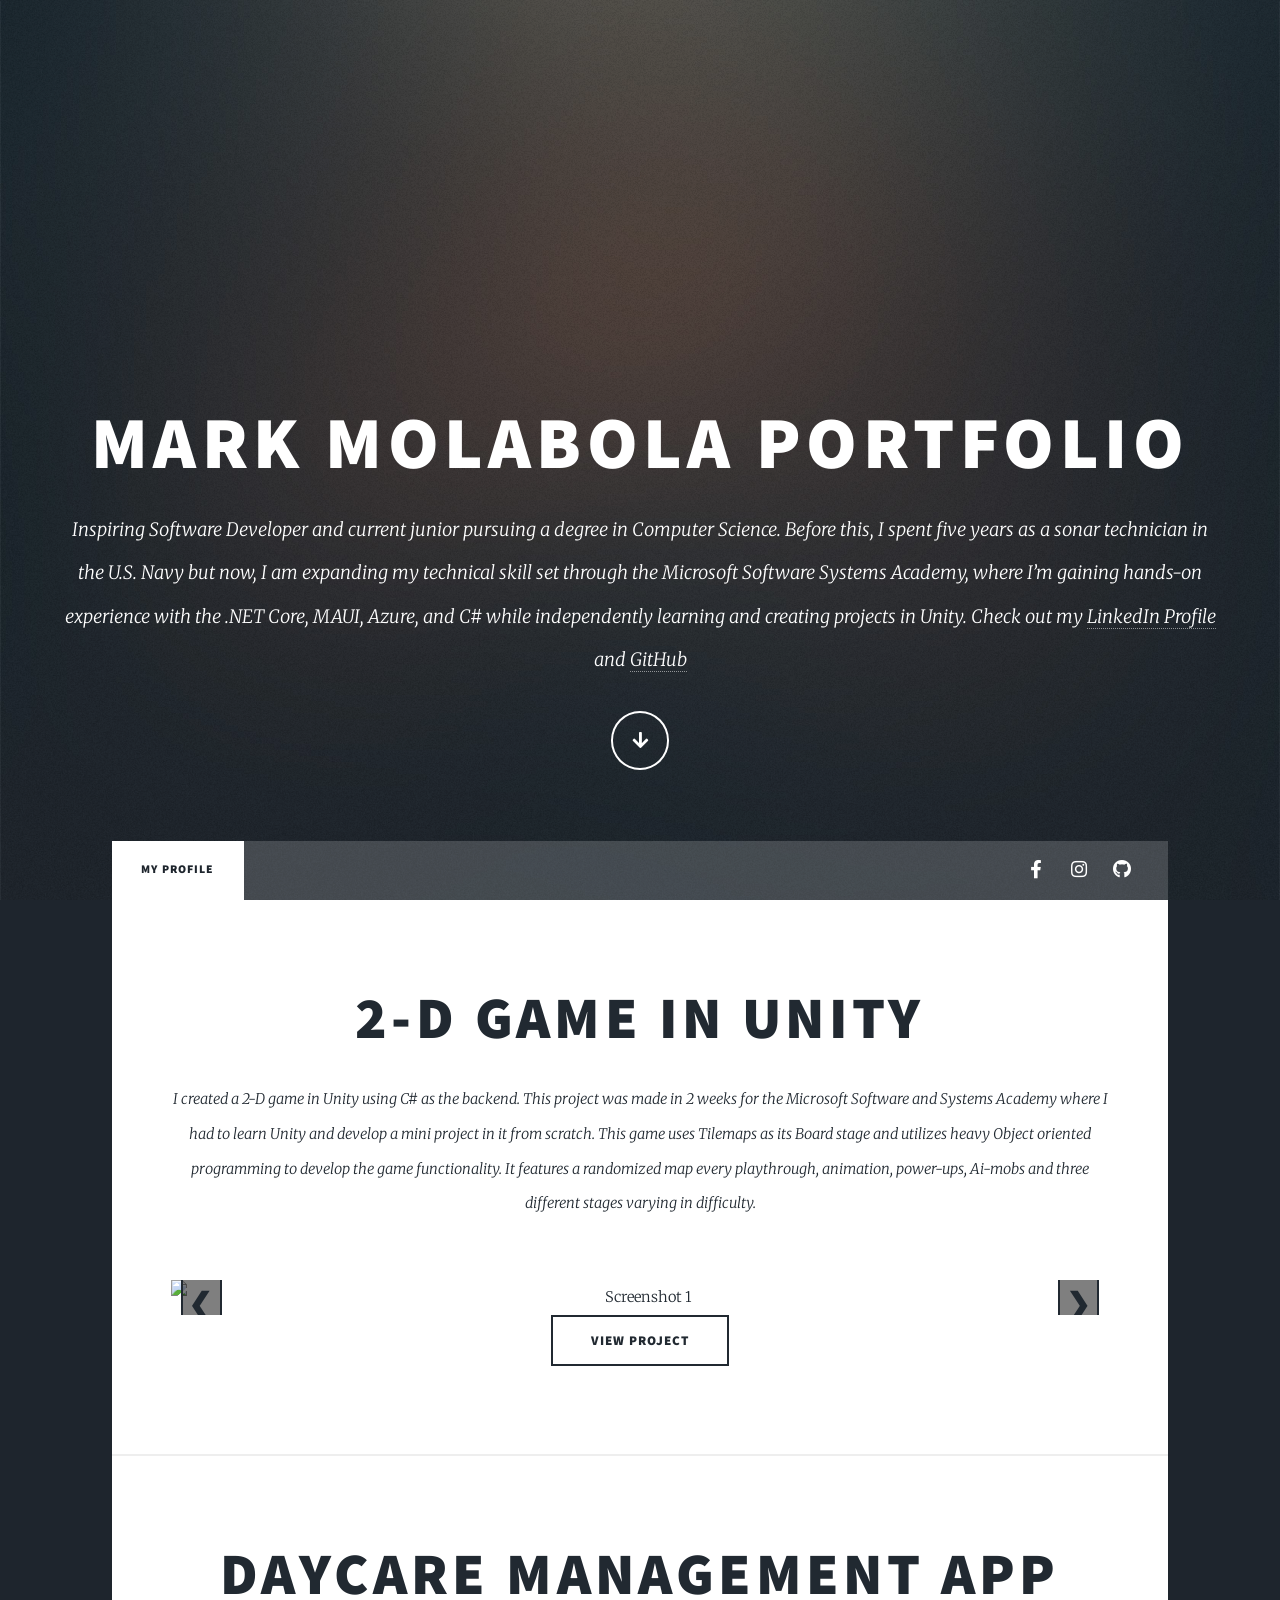
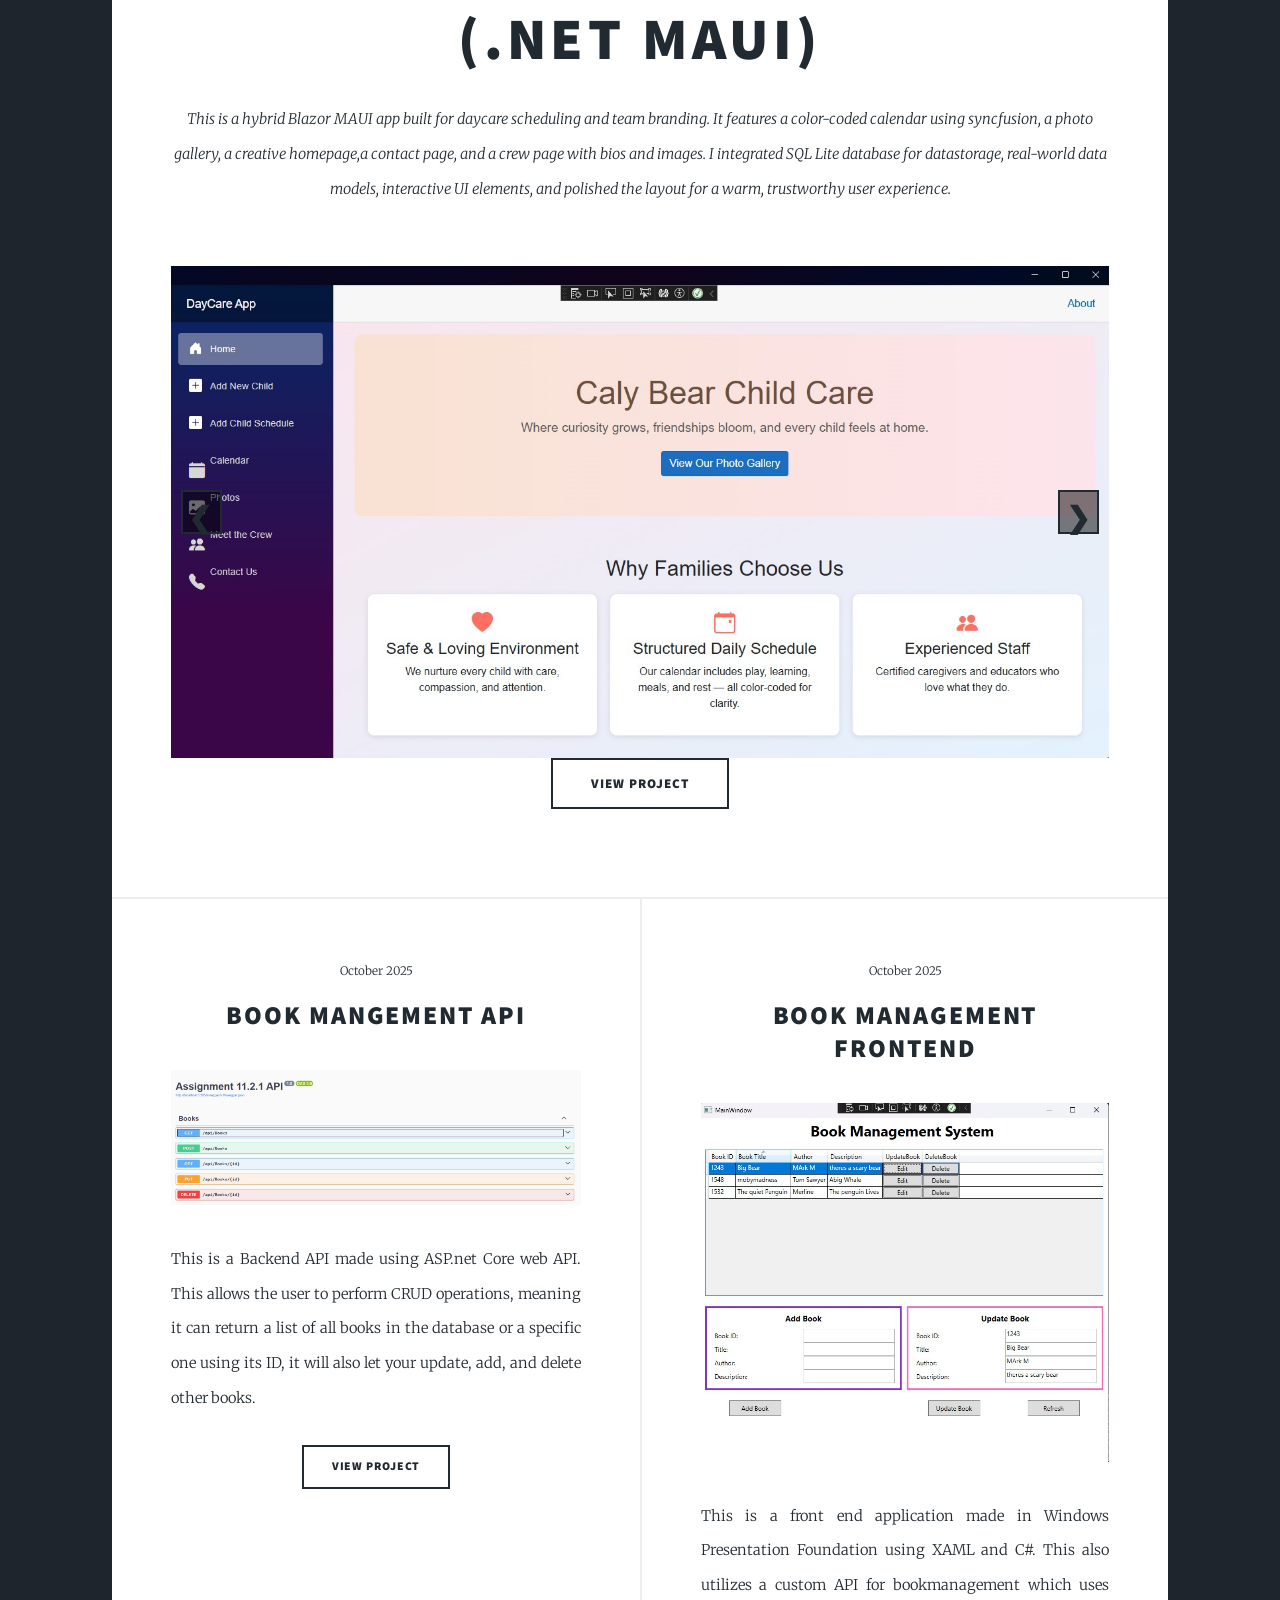
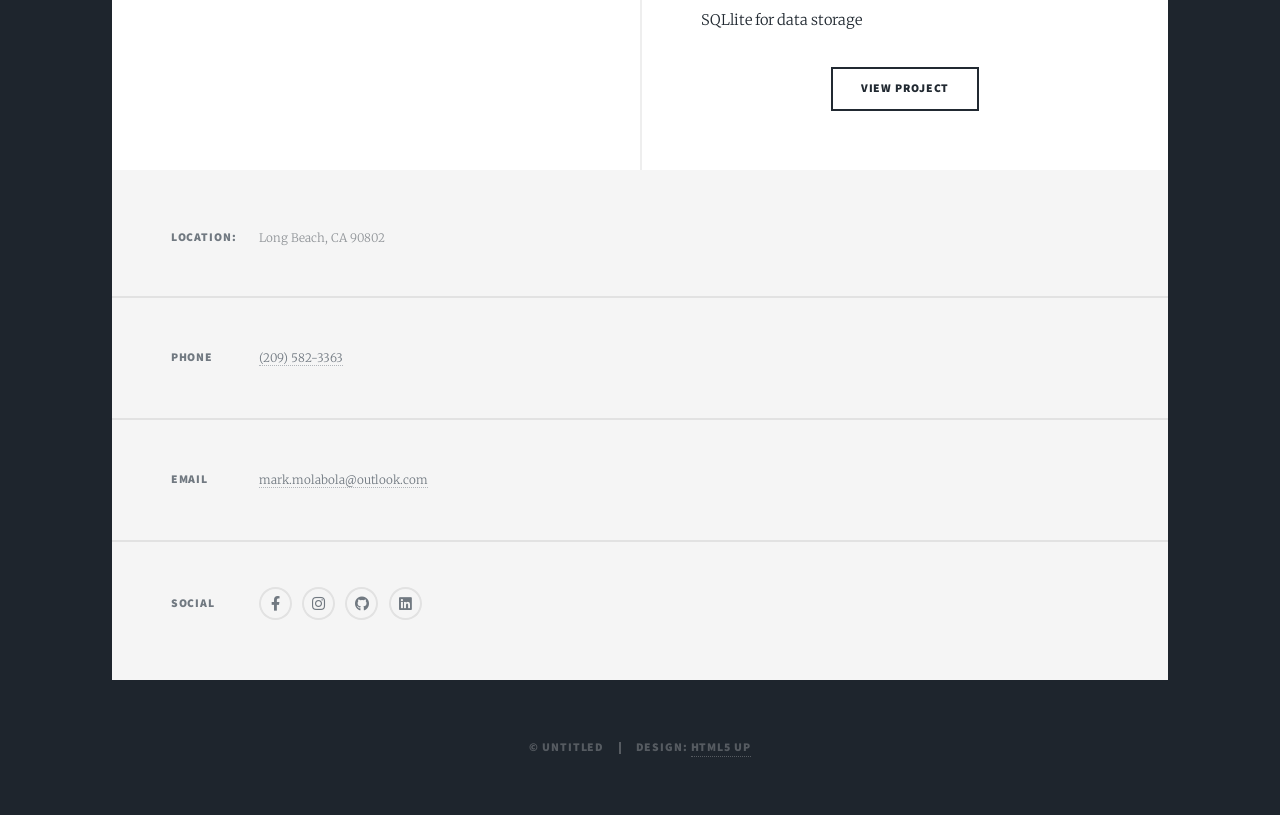
==== index.html @ c45d282e "Add files via upload initialCommit" ====
<!DOCTYPE HTML>
<!--
	Massively by HTML5 UP
	html5up.net | @ajlkn
	Free for personal and commercial use under the CCA 3.0 license (html5up.net/license)
-->
<html>
	<head>
		<title>Mark Molabola Portfolio</title>
		<meta charset="utf-8" />
		<meta name="viewport" content="width=device-width, initial-scale=1, user-scalable=no" />
		<link rel="stylesheet" href="assets/css/main.css" />
		<noscript><link rel="stylesheet" href="assets/css/noscript.css" /></noscript>
	</head>
	<body class="is-preload">

		<!-- Wrapper -->
			<div id="wrapper" class="fade-in">

				<!-- Intro -->
					<div id="intro">
						<h1>Mark Molabola Portfolio<br />
						</h1>
						<p> Inspiring Software Developer and current junior pursuing a degree in Computer Science. Before this, 
							I spent five years as a sonar technician in the U.S. Navy but now, I am  expanding 
							my technical skill set through the Microsoft Software Systems Academy, where I’m gaining hands-on experience 
							with the .NET Core, MAUI, Azure, and C# while independently learning and creating projects in Unity. Check out my 
							<a href="https://www.linkedin.com/in/markmolabola/">LinkedIn Profile</a> and <a href="https://github.com/MarkMolabola">GitHub</a><br />
						</p>
						<ul class="actions">
							<li><a href="#header" class="button icon solid solo fa-arrow-down scrolly">Continue</a></li>
						</ul>
					</div>

				<!-- Header -->
					<header id="header">
						<a href="index.html" class="logo">About Me</a>
					</header>

				<!-- Nav -->
					<nav id="nav">
						<ul class="links">
							<li class="active"><a href="index.html">My Profile</a></li>
							<!-- <li><a href="generic.html">Latest and Greatest </a></li>
							<li><a href="elements.html">References</a></li> -->
						</ul>
						<ul class="icons">
							<li><a href="https://www.facebook.com/markgabriel.molabola/" class="icon brands fa-facebook-f"><span class="label">Facebook</span></a></li>
							<li><a href="https://www.instagram.com/markmolaboba/" class="icon brands fa-instagram"><span class="label">Instagram</span></a></li>
							<li><a href="https://github.com/MarkMolabola" class="icon brands fa-github"><span class="label">GitHub</span></a></li>
						</ul>
					</nav>

				<!-- Main -->
					<div id="main">

						<!-- Featured Post -->
							<article class="post featured">
  <header class="major">
    <h2>2-D Game in Unity</h2>
    <p>I created a 2-D game in Unity using C# as the backend. This project was made in 2 weeks for the Microsoft Software and Systems Academy where I had to 
      learn Unity and develop a mini project in it from scratch. This game uses Tilemaps as its Board stage and utilizes 
      heavy Object oriented programming to develop the game functionality. It features a randomized map every playthrough, animation, power-ups, Ai-mobs and three different
      stages varying in difficulty. 
    </p>
  </header>

  <!-- Image Carousel -->
  <div class="carousel">
    <button class="prev">&#10094;</button>
    <div class="carousel-images">
      <img src="images/PineMan.jpg" alt="Screenshot 1" class="active">
      <img src="images/pic2.jpg" alt="Screenshot 2">
      <img src="images/pic3.jpg" alt="Screenshot 3">
	  <img src="images/pic1.png" alt="Screenshot 3">
    </div>
    <button class="next">&#10095;</button>
  </div>

  <ul class="actions special">
    <li><a href="https://github.com/MarkMolabola/GameProject1/tree/main" class="button large">View Project</a></li>
  </ul>
</article>
<!-- Featured Post 2 -->
<article class="post featured">
  <header class="major">
    <h2>Daycare Management App (.NET MAUI)</h2>
    <p>This is a hybrid Blazor MAUI app built for daycare scheduling and team branding. It features a color-coded calendar using syncfusion, a photo gallery, a creative homepage,a contact page,  and a crew page with bios and images. I integrated SQL Lite database for datastorage, real-world data models, interactive UI elements, and polished the layout for a warm, trustworthy user experience.</p>
  </header>

  <!-- Image Carousel -->
  <div class="carousel">
    <button class="prev">&#10094;</button>
    <div class="carousel-images">
      <img src="images/1.jpg" alt="Screenshot" class="active">
      <img src="images/2.jpg" alt="Screenshot">
      <img src="images/3.jpg" alt="Screenshot">
	  <img src="images/4.jpg" alt="Screenshot" >
      <img src="images/5.jpg" alt="Screenshot">
      <img src="images/6.jpg" alt="Screenshot">
	  <img src="images/7.jpg" alt="Screenshot">
    </div>
    <button class="next">&#10095;</button>
  </div>

  <ul class="actions special">
    <li><a href="https://github.com/MarkMolabola/FinalProjApp" class="button large">View Project</a></li>
  </ul>
</article>


						<!-- Posts -->
							<section class="posts">
								<article>
									<header>
										<span class="date">October 2025</span>
										<h2><a href="https://github.com/MarkMolabola/Assignment-11.2.1-API">Book Mangement API<br />
										</a></h2>
									</header>
									<a href="#" class="image fit" onclick="openLightbox('images/b.jpg')">
													<img src="images/b.jpg" alt="Book API Screenshot" />
													</a>
									<p>This is a Backend API made using ASP.net Core web API. This allows the user to perform CRUD operations, meaning it can return a list of all books in the database or a specific one using its ID, it will also let your update, add, and delete other books. </p>
									<ul class="actions special">
										<li><a href="https://github.com/MarkMolabola/Assignment-11.2.1-API" class="button">View Project</a></li>
									</ul>
								</article>
								<article>
									<header>
										<span class="date">October 2025</span>
										<h2><a href="https://github.com/MarkMolabola/Assignment-11.2.2-API-FrontEnd">Book Management Frontend<br />
										</a></h2>
									</header>
									<a href="#" class="image fit" onclick="openLightbox('images/a.jpg')">
													<img src="images/a.jpg" alt="Book Frontend Screenshot" />
													</a>

									<p>This is a front end application made in Windows Presentation Foundation using XAML and C#. This also utilizes a custom API for bookmanagement which uses SQLlite for data storage</p>
									<ul class="actions special">
										<li><a href="https://github.com/MarkMolabola/Assignment-11.2.2-API-FrontEnd" class="button">View Project</a></li>
									</ul>
								</article>
								
							</section>

						<!-- Footer -->
							<!-- <footer>
								<div class="pagination"> -->
									<!--<a href="#" class="previous">Prev</a>-->
									<!-- <a href="#" class="page active">1</a>
									<a href="#" class="page">2</a>
									<a href="#" class="page">3</a>
									<span class="extra">&hellip;</span>
									<a href="#" class="page">8</a>
									<a href="#" class="page">9</a>
									<a href="#" class="page">10</a>
									<a href="#" class="next">Next</a>
								</div>
							</footer> -->

					</div>

				<!-- Footer -->
					<footer id="footer">
  <section class="split contact">
    <section class="alt">
      <h3>Location: </h3>
      <p>Long Beach, CA 90802<br />
      </p>
    </section>
    <section>
      <h3>Phone</h3>
      <p><a href="tel:+12095823363">(209) 582-3363</a></p>
    </section>
    <section>
      <h3>Email</h3>
      <p><a href="mailto:mark.molabola@outlook.com">mark.molabola@outlook.com</a></p>
    </section>
    <section>
      <h3>Social</h3>
      <ul class="icons alt">
        <li><a href="https://www.facebook.com/markgabriel.molabola/" class="icon brands alt fa-facebook-f"><span class="label">Facebook</span></a></li>
        <li><a href="https://www.instagram.com/markmolaboba/" class="icon brands alt fa-instagram"><span class="label">Instagram</span></a></li>
        <li><a href="https://github.com/MarkMolabola" class="icon brands alt fa-github"><span class="label">GitHub</span></a></li>
        <li><a href="https://www.linkedin.com/in/markmolabola/" class="icon brands alt fa-linkedin"><span class="label">LinkedIn</span></a></li>
      </ul>
    </section>
  </section>
</footer>

				<!-- Copyright -->
					<div id="copyright">
						<ul><li>&copy; Untitled</li><li>Design: <a href="https://html5up.net">HTML5 UP</a></li></ul>
					</div>

			</div>

		<!-- Scripts -->
			<script src="assets/js/jquery.min.js"></script>
			<script src="assets/js/jquery.scrollex.min.js"></script>
			<script src="assets/js/jquery.scrolly.min.js"></script>
			<script src="assets/js/browser.min.js"></script>
			<script src="assets/js/breakpoints.min.js"></script>
			<script src="assets/js/util.js"></script>
			<script src="assets/js/main.js"></script>

			<div id="lightbox" class="lightbox" onclick="closeLightbox()">
  <img id="lightbox-img" src="" alt="Expanded view" />
</div>
	</body>
</html>
---- assets/css/main.css ----
@import url(fontawesome-all.min.css);
@import url("https://fonts.googleapis.com/css?family=Merriweather:300,700,300italic,700italic|Source+Sans+Pro:900");

/*
	Massively by HTML5 UP
	html5up.net | @ajlkn
	Free for personal and commercial use under the CCA 3.0 license (html5up.net/license)
*/

html, body, div, span, applet, object,
iframe, h1, h2, h3, h4, h5, h6, p, blockquote,
pre, a, abbr, acronym, address, big, cite,
code, del, dfn, em, img, ins, kbd, q, s, samp,
small, strike, strong, sub, sup, tt, var, b,
u, i, center, dl, dt, dd, ol, ul, li, fieldset,
form, label, legend, table, caption, tbody,
tfoot, thead, tr, th, td, article, aside,
canvas, details, embed, figure, figcaption,
footer, header, hgroup, menu, nav, output, ruby,
section, summary, time, mark, audio, video {
	margin: 0;
	padding: 0;
	border: 0;
	font-size: 100%;
	font: inherit;
	vertical-align: baseline;}

article, aside, details, figcaption, figure,
footer, header, hgroup, menu, nav, section {
	display: block;}

body {
	line-height: 1;
}

ol, ul {
	list-style: none;
}

blockquote, q {
	quotes: none;
}

	blockquote:before, blockquote:after, q:before, q:after {
		content: '';
		content: none;
	}

table {
	border-collapse: collapse;
	border-spacing: 0;
}

body {
	-webkit-text-size-adjust: none;
}

mark {
	background-color: transparent;
	color: inherit;
}

input::-moz-focus-inner {
	border: 0;
	padding: 0;
}

input, select, textarea {
	-moz-appearance: none;
	-webkit-appearance: none;
	-ms-appearance: none;
	appearance: none;
}

/* Basic */

	@-ms-viewport {
		width: device-width;
	}

	body {
		-ms-overflow-style: scrollbar;
	}

	@media screen and (max-width: 480px) {

		html, body {
			min-width: 320px;
		}

	}

	html {
		box-sizing: border-box;
	}

	*, *:before, *:after {
		box-sizing: inherit;
	}

	body {
		background-color: #1e252d;
	}

		body.is-preload *, body.is-preload *:before, body.is-preload *:after {
			-moz-animation: none !important;
			-webkit-animation: none !important;
			-ms-animation: none !important;
			animation: none !important;
			-moz-transition: none !important;
			-webkit-transition: none !important;
			-ms-transition: none !important;
			transition: none !important;
		}

/* Type */

	html {
		font-size: 16pt;
	}

		@media screen and (max-width: 1680px) {

			html {
				font-size: 12pt;
			}

		}

		@media screen and (max-width: 1280px) {

			html {
				font-size: 11pt;
			}

		}

		@media screen and (max-width: 360px) {

			html {
				font-size: 10pt;
			}

		}

	body {
		color: #212931;
	}

	body, input, select, textarea {
		font-family: "Merriweather", Georgia, serif;
		font-weight: 300;
		font-size: 1rem;
		line-height: 2.375;
	}

	a {
		-moz-transition: color 0.2s ease-in-out, background-color 0.2s ease-in-out, border-color 0.2s ease-in-out, box-shadow 0.2s ease-in-out;
		-webkit-transition: color 0.2s ease-in-out, background-color 0.2s ease-in-out, border-color 0.2s ease-in-out, box-shadow 0.2s ease-in-out;
		-ms-transition: color 0.2s ease-in-out, background-color 0.2s ease-in-out, border-color 0.2s ease-in-out, box-shadow 0.2s ease-in-out;
		transition: color 0.2s ease-in-out, background-color 0.2s ease-in-out, border-color 0.2s ease-in-out, box-shadow 0.2s ease-in-out;
		border-bottom: dotted 1px;
		text-decoration: none;
	}

		a:hover {
			border-bottom-color: transparent;
		}

	strong, b {
		font-weight: 600;
	}

	em, i {
		font-style: italic;
	}

	p {
		text-align: justify;
		margin: 0 0 2rem 0;
	}

	h1, h2, h3, h4, h5, h6 {
		font-family: "Source Sans Pro", Helvetica, sans-serif;
		font-weight: 900;
		line-height: 1.5;
		letter-spacing: 0.075em;
		text-transform: uppercase;
		margin: 0 0 1rem 0;
	}

		h1 a, h2 a, h3 a, h4 a, h5 a, h6 a {
			border-bottom: 0;
			color: inherit;
			text-decoration: none;
		}

	h1 {
		font-size: 4rem;
		line-height: 1.1;
		margin: 0 0 2rem 0;
	}

	h2 {
		font-size: 1.75rem;
		line-height: 1.3;
		margin: 0 0 1.5rem 0;
	}

	h3 {
		font-size: 1.25rem;
		margin: 0 0 1.5rem 0;
	}

	h4 {
		font-size: 1rem;
	}

	h5 {
		font-size: 0.9rem;
	}

	h6 {
		font-size: 0.8rem;
	}

	sub {
		font-size: 0.8rem;
		position: relative;
		top: 0.5rem;
	}

	sup {
		font-size: 0.8rem;
		position: relative;
		top: -0.5rem;
	}

	blockquote {
		border-left: solid 4px;
		font-style: italic;
		margin: 0 0 2rem 0;
		padding: 0.5rem 0 0.5rem 2rem;
	}

	code {
		border: solid 2px;
		font-family: "Courier New", monospace;
		font-size: 0.9rem;
		margin: 0 0.25rem;
		padding: 0.25rem 0.65rem;
	}

	pre {
		-webkit-overflow-scrolling: touch;
		font-family: "Courier New", monospace;
		font-size: 0.9rem;
		margin: 0 0 2rem 0;
	}

		pre code {
			display: block;
			line-height: 1.75;
			padding: 1rem 1.5rem;
			overflow-x: auto;
		}

	hr {
		border: 0;
		border-bottom: solid 2px;
		margin: 3rem 0;
	}

		hr.major {
			margin: 5rem 0;
		}

	.align-left {
		text-align: left;
	}

	.align-center {
		text-align: center;
	}

	.align-right {
		text-align: right;
	}

	input, select, textarea {
		color: #212931;
	}

	a {
		color: #212931;
		border-bottom-color: rgba(33, 41, 49, 0.5);
	}

		a:hover {
			border-bottom-color: transparent;
			color: #18bfef !important;
		}

	strong, b {
		color: #212931;
	}

	h1, h2, h3, h4, h5, h6 {
		color: #212931;
	}

	blockquote {
		border-left-color: #eeeeee;
	}

	code {
		background: rgba(220, 220, 220, 0.25);
		border-color: #eeeeee;
	}

	hr {
		border-bottom-color: #eeeeee;
	}

/* Row */

	.row {
		display: flex;
		flex-wrap: wrap;
		box-sizing: border-box;
		align-items: stretch;
	}

		.row > * {
			box-sizing: border-box;
		}

		.row.gtr-uniform > * > :last-child {
			margin-bottom: 0;
		}

		.row.aln-left {
			justify-content: flex-start;
		}

		.row.aln-center {
			justify-content: center;
		}

		.row.aln-right {
			justify-content: flex-end;
		}

		.row.aln-top {
			align-items: flex-start;
		}

		.row.aln-middle {
			align-items: center;
		}

		.row.aln-bottom {
			align-items: flex-end;
		}

		.row > .imp {
			order: -1;
		}

		.row > .col-1 {
			width: 8.33333%;
		}

		.row > .off-1 {
			margin-left: 8.33333%;
		}

		.row > .col-2 {
			width: 16.66667%;
		}

		.row > .off-2 {
			margin-left: 16.66667%;
		}

		.row > .col-3 {
			width: 25%;
		}

		.row > .off-3 {
			margin-left: 25%;
		}

		.row > .col-4 {
			width: 33.33333%;
		}

		.row > .off-4 {
			margin-left: 33.33333%;
		}

		.row > .col-5 {
			width: 41.66667%;
		}

		.row > .off-5 {
			margin-left: 41.66667%;
		}

		.row > .col-6 {
			width: 50%;
		}

		.row > .off-6 {
			margin-left: 50%;
		}

		.row > .col-7 {
			width: 58.33333%;
		}

		.row > .off-7 {
			margin-left: 58.33333%;
		}

		.row > .col-8 {
			width: 66.66667%;
		}

		.row > .off-8 {
			margin-left: 66.66667%;
		}

		.row > .col-9 {
			width: 75%;
		}

		.row > .off-9 {
			margin-left: 75%;
		}

		.row > .col-10 {
			width: 83.33333%;
		}

		.row > .off-10 {
			margin-left: 83.33333%;
		}

		.row > .col-11 {
			width: 91.66667%;
		}

		.row > .off-11 {
			margin-left: 91.66667%;
		}

		.row > .col-12 {
			width: 100%;
		}

		.row > .off-12 {
			margin-left: 100%;
		}

		.row.gtr-0 {
			margin-top: 0;
			margin-left: 0rem;
		}

			.row.gtr-0 > * {
				padding: 0 0 0 0rem;
			}

			.row.gtr-0.gtr-uniform {
				margin-top: 0rem;
			}

				.row.gtr-0.gtr-uniform > * {
					padding-top: 0rem;
				}

		.row.gtr-25 {
			margin-top: 0;
			margin-left: -0.375rem;
		}

			.row.gtr-25 > * {
				padding: 0 0 0 0.375rem;
			}

			.row.gtr-25.gtr-uniform {
				margin-top: -0.375rem;
			}

				.row.gtr-25.gtr-uniform > * {
					padding-top: 0.375rem;
				}

		.row.gtr-50 {
			margin-top: 0;
			margin-left: -0.75rem;
		}

			.row.gtr-50 > * {
				padding: 0 0 0 0.75rem;
			}

			.row.gtr-50.gtr-uniform {
				margin-top: -0.75rem;
			}

				.row.gtr-50.gtr-uniform > * {
					padding-top: 0.75rem;
				}

		.row {
			margin-top: 0;
			margin-left: -1.5rem;
		}

			.row > * {
				padding: 0 0 0 1.5rem;
			}

			.row.gtr-uniform {
				margin-top: -1.5rem;
			}

				.row.gtr-uniform > * {
					padding-top: 1.5rem;
				}

		.row.gtr-150 {
			margin-top: 0;
			margin-left: -2.25rem;
		}

			.row.gtr-150 > * {
				padding: 0 0 0 2.25rem;
			}

			.row.gtr-150.gtr-uniform {
				margin-top: -2.25rem;
			}

				.row.gtr-150.gtr-uniform > * {
					padding-top: 2.25rem;
				}

		.row.gtr-200 {
			margin-top: 0;
			margin-left: -3rem;
		}

			.row.gtr-200 > * {
				padding: 0 0 0 3rem;
			}

			.row.gtr-200.gtr-uniform {
				margin-top: -3rem;
			}

				.row.gtr-200.gtr-uniform > * {
					padding-top: 3rem;
				}

		@media screen and (max-width: 1680px) {

			.row {
				display: flex;
				flex-wrap: wrap;
				box-sizing: border-box;
				align-items: stretch;
			}

				.row > * {
					box-sizing: border-box;
				}

				.row.gtr-uniform > * > :last-child {
					margin-bottom: 0;
				}

				.row.aln-left {
					justify-content: flex-start;
				}

				.row.aln-center {
					justify-content: center;
				}

				.row.aln-right {
					justify-content: flex-end;
				}

				.row.aln-top {
					align-items: flex-start;
				}

				.row.aln-middle {
					align-items: center;
				}

				.row.aln-bottom {
					align-items: flex-end;
				}

				.row > .imp-xlarge {
					order: -1;
				}

				.row > .col-1-xlarge {
					width: 8.33333%;
				}

				.row > .off-1-xlarge {
					margin-left: 8.33333%;
				}

				.row > .col-2-xlarge {
					width: 16.66667%;
				}

				.row > .off-2-xlarge {
					margin-left: 16.66667%;
				}

				.row > .col-3-xlarge {
					width: 25%;
				}

				.row > .off-3-xlarge {
					margin-left: 25%;
				}

				.row > .col-4-xlarge {
					width: 33.33333%;
				}

				.row > .off-4-xlarge {
					margin-left: 33.33333%;
				}

				.row > .col-5-xlarge {
					width: 41.66667%;
				}

				.row > .off-5-xlarge {
					margin-left: 41.66667%;
				}

				.row > .col-6-xlarge {
					width: 50%;
				}

				.row > .off-6-xlarge {
					margin-left: 50%;
				}

				.row > .col-7-xlarge {
					width: 58.33333%;
				}

				.row > .off-7-xlarge {
					margin-left: 58.33333%;
				}

				.row > .col-8-xlarge {
					width: 66.66667%;
				}

				.row > .off-8-xlarge {
					margin-left: 66.66667%;
				}

				.row > .col-9-xlarge {
					width: 75%;
				}

				.row > .off-9-xlarge {
					margin-left: 75%;
				}

				.row > .col-10-xlarge {
					width: 83.33333%;
				}

				.row > .off-10-xlarge {
					margin-left: 83.33333%;
				}

				.row > .col-11-xlarge {
					width: 91.66667%;
				}

				.row > .off-11-xlarge {
					margin-left: 91.66667%;
				}

				.row > .col-12-xlarge {
					width: 100%;
				}

				.row > .off-12-xlarge {
					margin-left: 100%;
				}

				.row.gtr-0 {
					margin-top: 0;
					margin-left: 0rem;
				}

					.row.gtr-0 > * {
						padding: 0 0 0 0rem;
					}

					.row.gtr-0.gtr-uniform {
						margin-top: 0rem;
					}

						.row.gtr-0.gtr-uniform > * {
							padding-top: 0rem;
						}

				.row.gtr-25 {
					margin-top: 0;
					margin-left: -0.375rem;
				}

					.row.gtr-25 > * {
						padding: 0 0 0 0.375rem;
					}

					.row.gtr-25.gtr-uniform {
						margin-top: -0.375rem;
					}

						.row.gtr-25.gtr-uniform > * {
							padding-top: 0.375rem;
						}

				.row.gtr-50 {
					margin-top: 0;
					margin-left: -0.75rem;
				}

					.row.gtr-50 > * {
						padding: 0 0 0 0.75rem;
					}

					.row.gtr-50.gtr-uniform {
						margin-top: -0.75rem;
					}

						.row.gtr-50.gtr-uniform > * {
							padding-top: 0.75rem;
						}

				.row {
					margin-top: 0;
					margin-left: -1.5rem;
				}

					.row > * {
						padding: 0 0 0 1.5rem;
					}

					.row.gtr-uniform {
						margin-top: -1.5rem;
					}

						.row.gtr-uniform > * {
							padding-top: 1.5rem;
						}

				.row.gtr-150 {
					margin-top: 0;
					margin-left: -2.25rem;
				}

					.row.gtr-150 > * {
						padding: 0 0 0 2.25rem;
					}

					.row.gtr-150.gtr-uniform {
						margin-top: -2.25rem;
					}

						.row.gtr-150.gtr-uniform > * {
							padding-top: 2.25rem;
						}

				.row.gtr-200 {
					margin-top: 0;
					margin-left: -3rem;
				}

					.row.gtr-200 > * {
						padding: 0 0 0 3rem;
					}

					.row.gtr-200.gtr-uniform {
						margin-top: -3rem;
					}

						.row.gtr-200.gtr-uniform > * {
							padding-top: 3rem;
						}

		}

		@media screen and (max-width: 1280px) {

			.row {
				display: flex;
				flex-wrap: wrap;
				box-sizing: border-box;
				align-items: stretch;
			}

				.row > * {
					box-sizing: border-box;
				}

				.row.gtr-uniform > * > :last-child {
					margin-bottom: 0;
				}

				.row.aln-left {
					justify-content: flex-start;
				}

				.row.aln-center {
					justify-content: center;
				}

				.row.aln-right {
					justify-content: flex-end;
				}

				.row.aln-top {
					align-items: flex-start;
				}

				.row.aln-middle {
					align-items: center;
				}

				.row.aln-bottom {
					align-items: flex-end;
				}

				.row > .imp-large {
					order: -1;
				}

				.row > .col-1-large {
					width: 8.33333%;
				}

				.row > .off-1-large {
					margin-left: 8.33333%;
				}

				.row > .col-2-large {
					width: 16.66667%;
				}

				.row > .off-2-large {
					margin-left: 16.66667%;
				}

				.row > .col-3-large {
					width: 25%;
				}

				.row > .off-3-large {
					margin-left: 25%;
				}

				.row > .col-4-large {
					width: 33.33333%;
				}

				.row > .off-4-large {
					margin-left: 33.33333%;
				}

				.row > .col-5-large {
					width: 41.66667%;
				}

				.row > .off-5-large {
					margin-left: 41.66667%;
				}

				.row > .col-6-large {
					width: 50%;
				}

				.row > .off-6-large {
					margin-left: 50%;
				}

				.row > .col-7-large {
					width: 58.33333%;
				}

				.row > .off-7-large {
					margin-left: 58.33333%;
				}

				.row > .col-8-large {
					width: 66.66667%;
				}

				.row > .off-8-large {
					margin-left: 66.66667%;
				}

				.row > .col-9-large {
					width: 75%;
				}

				.row > .off-9-large {
					margin-left: 75%;
				}

				.row > .col-10-large {
					width: 83.33333%;
				}

				.row > .off-10-large {
					margin-left: 83.33333%;
				}

				.row > .col-11-large {
					width: 91.66667%;
				}

				.row > .off-11-large {
					margin-left: 91.66667%;
				}

				.row > .col-12-large {
					width: 100%;
				}

				.row > .off-12-large {
					margin-left: 100%;
				}

				.row.gtr-0 {
					margin-top: 0;
					margin-left: 0rem;
				}

					.row.gtr-0 > * {
						padding: 0 0 0 0rem;
					}

					.row.gtr-0.gtr-uniform {
						margin-top: 0rem;
					}

						.row.gtr-0.gtr-uniform > * {
							padding-top: 0rem;
						}

				.row.gtr-25 {
					margin-top: 0;
					margin-left: -0.375rem;
				}

					.row.gtr-25 > * {
						padding: 0 0 0 0.375rem;
					}

					.row.gtr-25.gtr-uniform {
						margin-top: -0.375rem;
					}

						.row.gtr-25.gtr-uniform > * {
							padding-top: 0.375rem;
						}

				.row.gtr-50 {
					margin-top: 0;
					margin-left: -0.75rem;
				}

					.row.gtr-50 > * {
						padding: 0 0 0 0.75rem;
					}

					.row.gtr-50.gtr-uniform {
						margin-top: -0.75rem;
					}

						.row.gtr-50.gtr-uniform > * {
							padding-top: 0.75rem;
						}

				.row {
					margin-top: 0;
					margin-left: -1.5rem;
				}

					.row > * {
						padding: 0 0 0 1.5rem;
					}

					.row.gtr-uniform {
						margin-top: -1.5rem;
					}

						.row.gtr-uniform > * {
							padding-top: 1.5rem;
						}

				.row.gtr-150 {
					margin-top: 0;
					margin-left: -2.25rem;
				}

					.row.gtr-150 > * {
						padding: 0 0 0 2.25rem;
					}

					.row.gtr-150.gtr-uniform {
						margin-top: -2.25rem;
					}

						.row.gtr-150.gtr-uniform > * {
							padding-top: 2.25rem;
						}

				.row.gtr-200 {
					margin-top: 0;
					margin-left: -3rem;
				}

					.row.gtr-200 > * {
						padding: 0 0 0 3rem;
					}

					.row.gtr-200.gtr-uniform {
						margin-top: -3rem;
					}

						.row.gtr-200.gtr-uniform > * {
							padding-top: 3rem;
						}

		}

		@media screen and (max-width: 980px) {

			.row {
				display: flex;
				flex-wrap: wrap;
				box-sizing: border-box;
				align-items: stretch;
			}

				.row > * {
					box-sizing: border-box;
				}

				.row.gtr-uniform > * > :last-child {
					margin-bottom: 0;
				}

				.row.aln-left {
					justify-content: flex-start;
				}

				.row.aln-center {
					justify-content: center;
				}

				.row.aln-right {
					justify-content: flex-end;
				}

				.row.aln-top {
					align-items: flex-start;
				}

				.row.aln-middle {
					align-items: center;
				}

				.row.aln-bottom {
					align-items: flex-end;
				}

				.row > .imp-medium {
					order: -1;
				}

				.row > .col-1-medium {
					width: 8.33333%;
				}

				.row > .off-1-medium {
					margin-left: 8.33333%;
				}

				.row > .col-2-medium {
					width: 16.66667%;
				}

				.row > .off-2-medium {
					margin-left: 16.66667%;
				}

				.row > .col-3-medium {
					width: 25%;
				}

				.row > .off-3-medium {
					margin-left: 25%;
				}

				.row > .col-4-medium {
					width: 33.33333%;
				}

				.row > .off-4-medium {
					margin-left: 33.33333%;
				}

				.row > .col-5-medium {
					width: 41.66667%;
				}

				.row > .off-5-medium {
					margin-left: 41.66667%;
				}

				.row > .col-6-medium {
					width: 50%;
				}

				.row > .off-6-medium {
					margin-left: 50%;
				}

				.row > .col-7-medium {
					width: 58.33333%;
				}

				.row > .off-7-medium {
					margin-left: 58.33333%;
				}

				.row > .col-8-medium {
					width: 66.66667%;
				}

				.row > .off-8-medium {
					margin-left: 66.66667%;
				}

				.row > .col-9-medium {
					width: 75%;
				}

				.row > .off-9-medium {
					margin-left: 75%;
				}

				.row > .col-10-medium {
					width: 83.33333%;
				}

				.row > .off-10-medium {
					margin-left: 83.33333%;
				}

				.row > .col-11-medium {
					width: 91.66667%;
				}

				.row > .off-11-medium {
					margin-left: 91.66667%;
				}

				.row > .col-12-medium {
					width: 100%;
				}

				.row > .off-12-medium {
					margin-left: 100%;
				}

				.row.gtr-0 {
					margin-top: 0;
					margin-left: 0rem;
				}

					.row.gtr-0 > * {
						padding: 0 0 0 0rem;
					}

					.row.gtr-0.gtr-uniform {
						margin-top: 0rem;
					}

						.row.gtr-0.gtr-uniform > * {
							padding-top: 0rem;
						}

				.row.gtr-25 {
					margin-top: 0;
					margin-left: -0.375rem;
				}

					.row.gtr-25 > * {
						padding: 0 0 0 0.375rem;
					}

					.row.gtr-25.gtr-uniform {
						margin-top: -0.375rem;
					}

						.row.gtr-25.gtr-uniform > * {
							padding-top: 0.375rem;
						}

				.row.gtr-50 {
					margin-top: 0;
					margin-left: -0.75rem;
				}

					.row.gtr-50 > * {
						padding: 0 0 0 0.75rem;
					}

					.row.gtr-50.gtr-uniform {
						margin-top: -0.75rem;
					}

						.row.gtr-50.gtr-uniform > * {
							padding-top: 0.75rem;
						}

				.row {
					margin-top: 0;
					margin-left: -1.5rem;
				}

					.row > * {
						padding: 0 0 0 1.5rem;
					}

					.row.gtr-uniform {
						margin-top: -1.5rem;
					}

						.row.gtr-uniform > * {
							padding-top: 1.5rem;
						}

				.row.gtr-150 {
					margin-top: 0;
					margin-left: -2.25rem;
				}

					.row.gtr-150 > * {
						padding: 0 0 0 2.25rem;
					}

					.row.gtr-150.gtr-uniform {
						margin-top: -2.25rem;
					}

						.row.gtr-150.gtr-uniform > * {
							padding-top: 2.25rem;
						}

				.row.gtr-200 {
					margin-top: 0;
					margin-left: -3rem;
				}

					.row.gtr-200 > * {
						padding: 0 0 0 3rem;
					}

					.row.gtr-200.gtr-uniform {
						margin-top: -3rem;
					}

						.row.gtr-200.gtr-uniform > * {
							padding-top: 3rem;
						}

		}

		@media screen and (max-width: 736px) {

			.row {
				display: flex;
				flex-wrap: wrap;
				box-sizing: border-box;
				align-items: stretch;
			}

				.row > * {
					box-sizing: border-box;
				}

				.row.gtr-uniform > * > :last-child {
					margin-bottom: 0;
				}

				.row.aln-left {
					justify-content: flex-start;
				}

				.row.aln-center {
					justify-content: center;
				}

				.row.aln-right {
					justify-content: flex-end;
				}

				.row.aln-top {
					align-items: flex-start;
				}

				.row.aln-middle {
					align-items: center;
				}

				.row.aln-bottom {
					align-items: flex-end;
				}

				.row > .imp-small {
					order: -1;
				}

				.row > .col-1-small {
					width: 8.33333%;
				}

				.row > .off-1-small {
					margin-left: 8.33333%;
				}

				.row > .col-2-small {
					width: 16.66667%;
				}

				.row > .off-2-small {
					margin-left: 16.66667%;
				}

				.row > .col-3-small {
					width: 25%;
				}

				.row > .off-3-small {
					margin-left: 25%;
				}

				.row > .col-4-small {
					width: 33.33333%;
				}

				.row > .off-4-small {
					margin-left: 33.33333%;
				}

				.row > .col-5-small {
					width: 41.66667%;
				}

				.row > .off-5-small {
					margin-left: 41.66667%;
				}

				.row > .col-6-small {
					width: 50%;
				}

				.row > .off-6-small {
					margin-left: 50%;
				}

				.row > .col-7-small {
					width: 58.33333%;
				}

				.row > .off-7-small {
					margin-left: 58.33333%;
				}

				.row > .col-8-small {
					width: 66.66667%;
				}

				.row > .off-8-small {
					margin-left: 66.66667%;
				}

				.row > .col-9-small {
					width: 75%;
				}

				.row > .off-9-small {
					margin-left: 75%;
				}

				.row > .col-10-small {
					width: 83.33333%;
				}

				.row > .off-10-small {
					margin-left: 83.33333%;
				}

				.row > .col-11-small {
					width: 91.66667%;
				}

				.row > .off-11-small {
					margin-left: 91.66667%;
				}

				.row > .col-12-small {
					width: 100%;
				}

				.row > .off-12-small {
					margin-left: 100%;
				}

				.row.gtr-0 {
					margin-top: 0;
					margin-left: 0rem;
				}

					.row.gtr-0 > * {
						padding: 0 0 0 0rem;
					}

					.row.gtr-0.gtr-uniform {
						margin-top: 0rem;
					}

						.row.gtr-0.gtr-uniform > * {
							padding-top: 0rem;
						}

				.row.gtr-25 {
					margin-top: 0;
					margin-left: -0.375rem;
				}

					.row.gtr-25 > * {
						padding: 0 0 0 0.375rem;
					}

					.row.gtr-25.gtr-uniform {
						margin-top: -0.375rem;
					}

						.row.gtr-25.gtr-uniform > * {
							padding-top: 0.375rem;
						}

				.row.gtr-50 {
					margin-top: 0;
					margin-left: -0.75rem;
				}

					.row.gtr-50 > * {
						padding: 0 0 0 0.75rem;
					}

					.row.gtr-50.gtr-uniform {
						margin-top: -0.75rem;
					}

						.row.gtr-50.gtr-uniform > * {
							padding-top: 0.75rem;
						}

				.row {
					margin-top: 0;
					margin-left: -1.5rem;
				}

					.row > * {
						padding: 0 0 0 1.5rem;
					}

					.row.gtr-uniform {
						margin-top: -1.5rem;
					}

						.row.gtr-uniform > * {
							padding-top: 1.5rem;
						}

				.row.gtr-150 {
					margin-top: 0;
					margin-left: -2.25rem;
				}

					.row.gtr-150 > * {
						padding: 0 0 0 2.25rem;
					}

					.row.gtr-150.gtr-uniform {
						margin-top: -2.25rem;
					}

						.row.gtr-150.gtr-uniform > * {
							padding-top: 2.25rem;
						}

				.row.gtr-200 {
					margin-top: 0;
					margin-left: -3rem;
				}

					.row.gtr-200 > * {
						padding: 0 0 0 3rem;
					}

					.row.gtr-200.gtr-uniform {
						margin-top: -3rem;
					}

						.row.gtr-200.gtr-uniform > * {
							padding-top: 3rem;
						}

		}

		@media screen and (max-width: 480px) {

			.row {
				display: flex;
				flex-wrap: wrap;
				box-sizing: border-box;
				align-items: stretch;
			}

				.row > * {
					box-sizing: border-box;
				}

				.row.gtr-uniform > * > :last-child {
					margin-bottom: 0;
				}

				.row.aln-left {
					justify-content: flex-start;
				}

				.row.aln-center {
					justify-content: center;
				}

				.row.aln-right {
					justify-content: flex-end;
				}

				.row.aln-top {
					align-items: flex-start;
				}

				.row.aln-middle {
					align-items: center;
				}

				.row.aln-bottom {
					align-items: flex-end;
				}

				.row > .imp-xsmall {
					order: -1;
				}

				.row > .col-1-xsmall {
					width: 8.33333%;
				}

				.row > .off-1-xsmall {
					margin-left: 8.33333%;
				}

				.row > .col-2-xsmall {
					width: 16.66667%;
				}

				.row > .off-2-xsmall {
					margin-left: 16.66667%;
				}

				.row > .col-3-xsmall {
					width: 25%;
				}

				.row > .off-3-xsmall {
					margin-left: 25%;
				}

				.row > .col-4-xsmall {
					width: 33.33333%;
				}

				.row > .off-4-xsmall {
					margin-left: 33.33333%;
				}

				.row > .col-5-xsmall {
					width: 41.66667%;
				}

				.row > .off-5-xsmall {
					margin-left: 41.66667%;
				}

				.row > .col-6-xsmall {
					width: 50%;
				}

				.row > .off-6-xsmall {
					margin-left: 50%;
				}

				.row > .col-7-xsmall {
					width: 58.33333%;
				}

				.row > .off-7-xsmall {
					margin-left: 58.33333%;
				}

				.row > .col-8-xsmall {
					width: 66.66667%;
				}

				.row > .off-8-xsmall {
					margin-left: 66.66667%;
				}

				.row > .col-9-xsmall {
					width: 75%;
				}

				.row > .off-9-xsmall {
					margin-left: 75%;
				}

				.row > .col-10-xsmall {
					width: 83.33333%;
				}

				.row > .off-10-xsmall {
					margin-left: 83.33333%;
				}

				.row > .col-11-xsmall {
					width: 91.66667%;
				}

				.row > .off-11-xsmall {
					margin-left: 91.66667%;
				}

				.row > .col-12-xsmall {
					width: 100%;
				}

				.row > .off-12-xsmall {
					margin-left: 100%;
				}

				.row.gtr-0 {
					margin-top: 0;
					margin-left: 0rem;
				}

					.row.gtr-0 > * {
						padding: 0 0 0 0rem;
					}

					.row.gtr-0.gtr-uniform {
						margin-top: 0rem;
					}

						.row.gtr-0.gtr-uniform > * {
							padding-top: 0rem;
						}

				.row.gtr-25 {
					margin-top: 0;
					margin-left: -0.375rem;
				}

					.row.gtr-25 > * {
						padding: 0 0 0 0.375rem;
					}

					.row.gtr-25.gtr-uniform {
						margin-top: -0.375rem;
					}

						.row.gtr-25.gtr-uniform > * {
							padding-top: 0.375rem;
						}

				.row.gtr-50 {
					margin-top: 0;
					margin-left: -0.75rem;
				}

					.row.gtr-50 > * {
						padding: 0 0 0 0.75rem;
					}

					.row.gtr-50.gtr-uniform {
						margin-top: -0.75rem;
					}

						.row.gtr-50.gtr-uniform > * {
							padding-top: 0.75rem;
						}

				.row {
					margin-top: 0;
					margin-left: -1.5rem;
				}

					.row > * {
						padding: 0 0 0 1.5rem;
					}

					.row.gtr-uniform {
						margin-top: -1.5rem;
					}

						.row.gtr-uniform > * {
							padding-top: 1.5rem;
						}

				.row.gtr-150 {
					margin-top: 0;
					margin-left: -2.25rem;
				}

					.row.gtr-150 > * {
						padding: 0 0 0 2.25rem;
					}

					.row.gtr-150.gtr-uniform {
						margin-top: -2.25rem;
					}

						.row.gtr-150.gtr-uniform > * {
							padding-top: 2.25rem;
						}

				.row.gtr-200 {
					margin-top: 0;
					margin-left: -3rem;
				}

					.row.gtr-200 > * {
						padding: 0 0 0 3rem;
					}

					.row.gtr-200.gtr-uniform {
						margin-top: -3rem;
					}

						.row.gtr-200.gtr-uniform > * {
							padding-top: 3rem;
						}

		}

		@media screen and (max-width: 360px) {

			.row {
				display: flex;
				flex-wrap: wrap;
				box-sizing: border-box;
				align-items: stretch;
			}

				.row > * {
					box-sizing: border-box;
				}

				.row.gtr-uniform > * > :last-child {
					margin-bottom: 0;
				}

				.row.aln-left {
					justify-content: flex-start;
				}

				.row.aln-center {
					justify-content: center;
				}

				.row.aln-right {
					justify-content: flex-end;
				}

				.row.aln-top {
					align-items: flex-start;
				}

				.row.aln-middle {
					align-items: center;
				}

				.row.aln-bottom {
					align-items: flex-end;
				}

				.row > .imp-xxsmall {
					order: -1;
				}

				.row > .col-1-xxsmall {
					width: 8.33333%;
				}

				.row > .off-1-xxsmall {
					margin-left: 8.33333%;
				}

				.row > .col-2-xxsmall {
					width: 16.66667%;
				}

				.row > .off-2-xxsmall {
					margin-left: 16.66667%;
				}

				.row > .col-3-xxsmall {
					width: 25%;
				}

				.row > .off-3-xxsmall {
					margin-left: 25%;
				}

				.row > .col-4-xxsmall {
					width: 33.33333%;
				}

				.row > .off-4-xxsmall {
					margin-left: 33.33333%;
				}

				.row > .col-5-xxsmall {
					width: 41.66667%;
				}

				.row > .off-5-xxsmall {
					margin-left: 41.66667%;
				}

				.row > .col-6-xxsmall {
					width: 50%;
				}

				.row > .off-6-xxsmall {
					margin-left: 50%;
				}

				.row > .col-7-xxsmall {
					width: 58.33333%;
				}

				.row > .off-7-xxsmall {
					margin-left: 58.33333%;
				}

				.row > .col-8-xxsmall {
					width: 66.66667%;
				}

				.row > .off-8-xxsmall {
					margin-left: 66.66667%;
				}

				.row > .col-9-xxsmall {
					width: 75%;
				}

				.row > .off-9-xxsmall {
					margin-left: 75%;
				}

				.row > .col-10-xxsmall {
					width: 83.33333%;
				}

				.row > .off-10-xxsmall {
					margin-left: 83.33333%;
				}

				.row > .col-11-xxsmall {
					width: 91.66667%;
				}

				.row > .off-11-xxsmall {
					margin-left: 91.66667%;
				}

				.row > .col-12-xxsmall {
					width: 100%;
				}

				.row > .off-12-xxsmall {
					margin-left: 100%;
				}

				.row.gtr-0 {
					margin-top: 0;
					margin-left: 0rem;
				}

					.row.gtr-0 > * {
						padding: 0 0 0 0rem;
					}

					.row.gtr-0.gtr-uniform {
						margin-top: 0rem;
					}

						.row.gtr-0.gtr-uniform > * {
							padding-top: 0rem;
						}

				.row.gtr-25 {
					margin-top: 0;
					margin-left: -0.375rem;
				}

					.row.gtr-25 > * {
						padding: 0 0 0 0.375rem;
					}

					.row.gtr-25.gtr-uniform {
						margin-top: -0.375rem;
					}

						.row.gtr-25.gtr-uniform > * {
							padding-top: 0.375rem;
						}

				.row.gtr-50 {
					margin-top: 0;
					margin-left: -0.75rem;
				}

					.row.gtr-50 > * {
						padding: 0 0 0 0.75rem;
					}

					.row.gtr-50.gtr-uniform {
						margin-top: -0.75rem;
					}

						.row.gtr-50.gtr-uniform > * {
							padding-top: 0.75rem;
						}

				.row {
					margin-top: 0;
					margin-left: -1.5rem;
				}

					.row > * {
						padding: 0 0 0 1.5rem;
					}

					.row.gtr-uniform {
						margin-top: -1.5rem;
					}

						.row.gtr-uniform > * {
							padding-top: 1.5rem;
						}

				.row.gtr-150 {
					margin-top: 0;
					margin-left: -2.25rem;
				}

					.row.gtr-150 > * {
						padding: 0 0 0 2.25rem;
					}

					.row.gtr-150.gtr-uniform {
						margin-top: -2.25rem;
					}

						.row.gtr-150.gtr-uniform > * {
							padding-top: 2.25rem;
						}

				.row.gtr-200 {
					margin-top: 0;
					margin-left: -3rem;
				}

					.row.gtr-200 > * {
						padding: 0 0 0 3rem;
					}

					.row.gtr-200.gtr-uniform {
						margin-top: -3rem;
					}

						.row.gtr-200.gtr-uniform > * {
							padding-top: 3rem;
						}

		}

/* Box */

	.box {
		border: solid 2px;
		margin-bottom: 2rem;
		padding: 1.5rem;
	}

		.box > :last-child,
		.box > :last-child > :last-child,
		.box > :last-child > :last-child > :last-child {
			margin-bottom: 0;
		}

		.box.alt {
			border: 0;
			border-radius: 0;
			padding: 0;
		}

	.box {
		border-color: #eeeeee;
	}

/* Button */

	input[type="submit"],
	input[type="reset"],
	input[type="button"],
	button,
	.button {
		-moz-appearance: none;
		-webkit-appearance: none;
		-ms-appearance: none;
		appearance: none;
		-moz-transition: background-color 0.2s ease-in-out, box-shadow 0.2s ease-in-out, color 0.2s ease-in-out;
		-webkit-transition: background-color 0.2s ease-in-out, box-shadow 0.2s ease-in-out, color 0.2s ease-in-out;
		-ms-transition: background-color 0.2s ease-in-out, box-shadow 0.2s ease-in-out, color 0.2s ease-in-out;
		transition: background-color 0.2s ease-in-out, box-shadow 0.2s ease-in-out, color 0.2s ease-in-out;
		border: 0;
		border-radius: 0;
		cursor: pointer;
		display: inline-block;
		font-family: "Source Sans Pro", Helvetica, sans-serif;
		font-size: 0.8rem;
		font-weight: 900;
		letter-spacing: 0.075em;
		height: 3rem;
		line-height: 3rem;
		padding: 0 2rem;
		text-align: center;
		text-decoration: none;
		text-transform: uppercase;
		white-space: nowrap;
	}

		input[type="submit"].icon:before,
		input[type="reset"].icon:before,
		input[type="button"].icon:before,
		button.icon:before,
		.button.icon:before {
			margin-right: 0.5rem;
		}

		input[type="submit"].icon.solo,
		input[type="reset"].icon.solo,
		input[type="button"].icon.solo,
		button.icon.solo,
		.button.icon.solo {
			position: relative;
			width: 4rem;
			height: 4rem;
			line-height: 4rem;
			border-radius: 4rem;
			text-indent: 4rem;
			overflow: hidden;
			padding: 0;
			white-space: nowrap;
		}

			input[type="submit"].icon.solo:before,
			input[type="reset"].icon.solo:before,
			input[type="button"].icon.solo:before,
			button.icon.solo:before,
			.button.icon.solo:before {
				position: absolute;
				display: block;
				top: 0;
				left: 0;
				width: inherit;
				height: inherit;
				line-height: inherit;
				font-size: 1.25rem;
				margin-right: 0;
				text-align: center;
				text-indent: 0;
			}

		input[type="submit"].fit,
		input[type="reset"].fit,
		input[type="button"].fit,
		button.fit,
		.button.fit {
			width: 100%;
		}

		input[type="submit"].small,
		input[type="reset"].small,
		input[type="button"].small,
		button.small,
		.button.small {
			font-size: 0.7rem;
			height: 2.5rem;
			line-height: 2.5rem;
			padding: 0 1.5rem;
		}

		input[type="submit"].large,
		input[type="reset"].large,
		input[type="button"].large,
		button.large,
		.button.large {
			font-size: 0.9rem;
			height: 3.5rem;
			line-height: 3.5rem;
			padding: 0 2.75rem;
		}

		@media screen and (max-width: 980px) {

			input[type="submit"],
			input[type="reset"],
			input[type="button"],
			button,
			.button {
				font-size: 0.9rem;
				height: 3.25rem;
				line-height: 3.25rem;
			}

				input[type="submit"].large,
				input[type="reset"].large,
				input[type="button"].large,
				button.large,
				.button.large {
					font-size: 1rem;
					height: 3.75rem;
					line-height: 3.75rem;
				}

		}

		input[type="submit"].disabled, input[type="submit"]:disabled,
		input[type="reset"].disabled,
		input[type="reset"]:disabled,
		input[type="button"].disabled,
		input[type="button"]:disabled,
		button.disabled,
		button:disabled,
		.button.disabled,
		.button:disabled {
			pointer-events: none;
			opacity: 0.25;
		}

	input[type="submit"],
	input[type="reset"],
	input[type="button"],
	button,
	.button {
		background-color: transparent;
		box-shadow: inset 0 0 0 2px #212931;
		color: #212931 !important;
	}

		input[type="submit"]:hover,
		input[type="reset"]:hover,
		input[type="button"]:hover,
		button:hover,
		.button:hover {
			box-shadow: inset 0 0 0 2px #18bfef;
			color: #18bfef !important;
		}

		input[type="submit"].primary,
		input[type="reset"].primary,
		input[type="button"].primary,
		button.primary,
		.button.primary {
			background-color: #212931;
			box-shadow: none;
			color: #ffffff !important;
		}

			input[type="submit"].primary:hover,
			input[type="reset"].primary:hover,
			input[type="button"].primary:hover,
			button.primary:hover,
			.button.primary:hover {
				background-color: #18bfef;
			}

/* Form */

	form {
		margin: 0 0 2rem 0;
	}

		form > :last-child {
			margin-bottom: 0;
		}

		form > .fields {
			display: -moz-flex;
			display: -webkit-flex;
			display: -ms-flex;
			display: flex;
			-moz-flex-wrap: wrap;
			-webkit-flex-wrap: wrap;
			-ms-flex-wrap: wrap;
			flex-wrap: wrap;
			width: calc(100% + 3rem);
			margin: -1.5rem 0 2rem -1.5rem;
		}

			form > .fields > .field {
				-moz-flex-grow: 0;
				-webkit-flex-grow: 0;
				-ms-flex-grow: 0;
				flex-grow: 0;
				-moz-flex-shrink: 0;
				-webkit-flex-shrink: 0;
				-ms-flex-shrink: 0;
				flex-shrink: 0;
				padding: 1.5rem 0 0 1.5rem;
				width: calc(100% - 1.5rem);
			}

				form > .fields > .field.half {
					width: calc(50% - 0.75rem);
				}

				form > .fields > .field.third {
					width: calc(100%/3 - 0.5rem);
				}

				form > .fields > .field.quarter {
					width: calc(25% - 0.375rem);
				}

		@media screen and (max-width: 480px) {

			form > .fields {
				width: calc(100% + 3rem);
				margin: -1.5rem 0 2rem -1.5rem;
			}

				form > .fields > .field {
					padding: 1.5rem 0 0 1.5rem;
					width: calc(100% - 1.5rem);
				}

					form > .fields > .field.half {
						width: calc(100% - 1.5rem);
					}

					form > .fields > .field.third {
						width: calc(100% - 1.5rem);
					}

					form > .fields > .field.quarter {
						width: calc(100% - 1.5rem);
					}

		}

	label {
		display: block;
		font-family: "Source Sans Pro", Helvetica, sans-serif;
		font-weight: 900;
		line-height: 1.5;
		letter-spacing: 0.075em;
		font-size: 0.8rem;
		text-transform: uppercase;
		margin: 0 0 0.75rem 0;
	}

		@media screen and (max-width: 980px) {

			label {
				font-size: 0.9rem;
			}

		}

	input[type="text"],
	input[type="password"],
	input[type="email"],
	select,
	textarea {
		-moz-appearance: none;
		-webkit-appearance: none;
		-ms-appearance: none;
		appearance: none;
		background: transparent;
		border-radius: 0;
		border: solid 2px;
		color: inherit;
		display: block;
		outline: 0;
		padding: 0 1rem;
		text-decoration: none;
		width: 100%;
	}

		input[type="text"]:invalid,
		input[type="password"]:invalid,
		input[type="email"]:invalid,
		select:invalid,
		textarea:invalid {
			box-shadow: none;
		}

	select {
		background-size: 1.25rem;
		background-repeat: no-repeat;
		background-position: calc(100% - 1rem) center;
		height: 3rem;
		padding-right: 3rem;
		text-overflow: ellipsis;
	}

		select:focus::-ms-value {
			background-color: transparent;
		}

		select::-ms-expand {
			display: none;
		}

	input[type="text"],
	input[type="password"],
	input[type="email"],
	select {
		height: 3rem;
	}

	textarea {
		padding: 0.75rem 1rem;
	}

	input[type="checkbox"],
	input[type="radio"] {
		-moz-appearance: none;
		-webkit-appearance: none;
		-ms-appearance: none;
		appearance: none;
		display: block;
		float: left;
		margin-right: -2rem;
		opacity: 0;
		width: 1rem;
		z-index: -1;
	}

		input[type="checkbox"] + label,
		input[type="radio"] + label {
			text-decoration: none;
			cursor: pointer;
			display: inline-block;
			font-size: 1rem;
			letter-spacing: 0;
			font-family: "Merriweather", Georgia, serif;
			text-transform: none;
			font-weight: 300;
			padding-left: 2.8rem;
			padding-right: 1rem;
			position: relative;
		}

			input[type="checkbox"] + label:before,
			input[type="radio"] + label:before {
				-moz-osx-font-smoothing: grayscale;
				-webkit-font-smoothing: antialiased;
				display: inline-block;
				font-style: normal;
				font-variant: normal;
				text-rendering: auto;
				line-height: 1;
				text-transform: none !important;
				font-family: 'Font Awesome 5 Free';
				font-weight: 900;
			}

			input[type="checkbox"] + label:before,
			input[type="radio"] + label:before {
				border-radius: 0;
				border: solid 2px;
				content: '';
				display: inline-block;
				font-size: 0.8rem;
				height: 1.8rem;
				left: 0;
				line-height: 1.65rem;
				position: absolute;
				text-align: center;
				top: -0.125rem;
				width: 1.8rem;
			}

		input[type="checkbox"]:checked + label:before,
		input[type="radio"]:checked + label:before {
			content: '\f00c';
		}

	input[type="checkbox"] + label:before {
		border-radius: 0;
	}

	input[type="radio"] + label:before {
		border-radius: 100%;
	}

	::-webkit-input-placeholder {
		opacity: 1.0;
	}

	:-moz-placeholder {
		opacity: 1.0;
	}

	::-moz-placeholder {
		opacity: 1.0;
	}

	:-ms-input-placeholder {
		opacity: 1.0;
	}

	label {
		color: #212931;
	}

	input[type="text"],
	input[type="password"],
	input[type="email"],
	select,
	textarea {
		border-color: #eeeeee;
	}

		input[type="text"]:focus,
		input[type="password"]:focus,
		input[type="email"]:focus,
		select:focus,
		textarea:focus {
			border-color: #18bfef;
		}

	select {
		background-image: url("data:image/svg+xml;charset=utf8,%3Csvg xmlns='http://www.w3.org/2000/svg' width='40' height='40' preserveAspectRatio='none' viewBox='0 0 40 40'%3E%3Cpath d='M9.4,12.3l10.4,10.4l10.4-10.4c0.2-0.2,0.5-0.4,0.9-0.4c0.3,0,0.6,0.1,0.9,0.4l3.3,3.3c0.2,0.2,0.4,0.5,0.4,0.9 c0,0.4-0.1,0.6-0.4,0.9L20.7,31.9c-0.2,0.2-0.5,0.4-0.9,0.4c-0.3,0-0.6-0.1-0.9-0.4L4.3,17.3c-0.2-0.2-0.4-0.5-0.4-0.9 c0-0.4,0.1-0.6,0.4-0.9l3.3-3.3c0.2-0.2,0.5-0.4,0.9-0.4S9.1,12.1,9.4,12.3z' fill='%23eeeeee' /%3E%3C/svg%3E");
	}

		select option {
			background-color: #ffffff;
			color: #212931;
		}

	.select-wrapper:before {
		color: #eeeeee;
	}

	input[type="checkbox"] + label,
	input[type="radio"] + label {
		color: #212931;
	}

		input[type="checkbox"] + label:before,
		input[type="radio"] + label:before {
			border-color: #eeeeee;
		}

	input[type="checkbox"]:checked + label:before,
	input[type="radio"]:checked + label:before {
		background-color: #212931;
		border-color: #212931;
		color: #ffffff;
	}

	input[type="checkbox"]:focus + label:before,
	input[type="radio"]:focus + label:before {
		border-color: #18bfef;
	}

	::-webkit-input-placeholder {
		color: #909498 !important;
	}

	:-moz-placeholder {
		color: #909498 !important;
	}

	::-moz-placeholder {
		color: #909498 !important;
	}

	:-ms-input-placeholder {
		color: #909498 !important;
	}

	.formerize-placeholder {
		color: #909498 !important;
	}

/* Icon */

	.icon {
		text-decoration: none;
		border-bottom: none;
		position: relative;
	}

		.icon:before {
			-moz-osx-font-smoothing: grayscale;
			-webkit-font-smoothing: antialiased;
			display: inline-block;
			font-style: normal;
			font-variant: normal;
			text-rendering: auto;
			line-height: 1;
			text-transform: none !important;
			font-family: 'Font Awesome 5 Free';
			font-weight: 400;
		}

		.icon > .label {
			display: none;
		}

		.icon:before {
			line-height: inherit;
		}

		.icon.solid:before {
			font-weight: 900;
		}

		.icon.brands:before {
			font-family: 'Font Awesome 5 Brands';
		}

/* Image */

	.image {
		border: 0;
		display: inline-block;
		position: relative;
	}

		.image img {
			display: block;
		}

		.image.left, .image.right {
			max-width: 40%;
		}

			.image.left img, .image.right img {
				width: 100%;
			}

		.image.left {
			float: left;
			margin: 0 2rem 2rem 0;
			top: 0.75rem;
		}

		.image.right {
			float: right;
			margin: 0 0 2rem 2rem;
			top: 0.75rem;
		}

		.image.fit {
			display: block;
			margin: 2.5rem 0;
			width: 100%;
		}

			.image.fit:first-child {
				margin-top: 0;
			}

			.image.fit img {
				width: 100%;
			}

		.image.main {
			display: block;
			margin: 4rem 0;
			width: 100%;
		}

			.image.main:first-child {
				margin-top: 0;
			}

			.image.main img {
				width: 100%;
			}

		@media screen and (max-width: 736px) {

			.image.fit {
				margin: 2rem 0;
			}

			.image.main {
				margin: 2rem 0;
			}

		}

	a.image {
		overflow: hidden;
	}

		a.image img {
			-moz-transition: -moz-transform 0.2s ease-out;
			-webkit-transition: -webkit-transform 0.2s ease-out;
			-ms-transition: -ms-transform 0.2s ease-out;
			transition: transform 0.2s ease-out;
		}

		a.image:hover img {
			-moz-transform: scale(1.05);
			-webkit-transform: scale(1.05);
			-ms-transform: scale(1.05);
			transform: scale(1.05);
		}

/* Actions */

	ul.actions {
		display: -moz-flex;
		display: -webkit-flex;
		display: -ms-flex;
		display: flex;
		cursor: default;
		list-style: none;
		margin-left: -1rem;
		padding-left: 0;
	}

		ul.actions li {
			padding: 0 0 0 1rem;
			vertical-align: middle;
		}

		ul.actions.special {
			-moz-justify-content: center;
			-webkit-justify-content: center;
			-ms-justify-content: center;
			justify-content: center;
			width: 100%;
			margin-left: 0;
		}

			ul.actions.special li:first-child {
				padding-left: 0;
			}

		ul.actions.stacked {
			-moz-flex-direction: column;
			-webkit-flex-direction: column;
			-ms-flex-direction: column;
			flex-direction: column;
			margin-left: 0;
		}

			ul.actions.stacked li {
				padding: 1.3rem 0 0 0;
			}

				ul.actions.stacked li:first-child {
					padding-top: 0;
				}

		ul.actions.fit {
			width: calc(100% + 1rem);
		}

			ul.actions.fit li {
				-moz-flex-grow: 1;
				-webkit-flex-grow: 1;
				-ms-flex-grow: 1;
				flex-grow: 1;
				-moz-flex-shrink: 1;
				-webkit-flex-shrink: 1;
				-ms-flex-shrink: 1;
				flex-shrink: 1;
				width: 100%;
			}

				ul.actions.fit li > * {
					width: 100%;
				}

			ul.actions.fit.stacked {
				width: 100%;
			}

		@media screen and (max-width: 480px) {

			ul.actions:not(.fixed) {
				-moz-flex-direction: column;
				-webkit-flex-direction: column;
				-ms-flex-direction: column;
				flex-direction: column;
				margin-left: 0;
				width: 100% !important;
			}

				ul.actions:not(.fixed) li {
					-moz-flex-grow: 1;
					-webkit-flex-grow: 1;
					-ms-flex-grow: 1;
					flex-grow: 1;
					-moz-flex-shrink: 1;
					-webkit-flex-shrink: 1;
					-ms-flex-shrink: 1;
					flex-shrink: 1;
					padding: 1rem 0 0 0;
					text-align: center;
					width: 100%;
				}

					ul.actions:not(.fixed) li > * {
						width: 100%;
					}

					ul.actions:not(.fixed) li:first-child {
						padding-top: 0;
					}

					ul.actions:not(.fixed) li input[type="submit"],
					ul.actions:not(.fixed) li input[type="reset"],
					ul.actions:not(.fixed) li input[type="button"],
					ul.actions:not(.fixed) li button,
					ul.actions:not(.fixed) li .button {
						width: 100%;
					}

						ul.actions:not(.fixed) li input[type="submit"].icon:before,
						ul.actions:not(.fixed) li input[type="reset"].icon:before,
						ul.actions:not(.fixed) li input[type="button"].icon:before,
						ul.actions:not(.fixed) li button.icon:before,
						ul.actions:not(.fixed) li .button.icon:before {
							margin-left: -0.5rem;
						}

		}

/* Icons */

	ul.icons {
		cursor: default;
		list-style: none;
		padding-left: 0;
	}

		ul.icons li {
			display: inline-block;
			padding: 0 0.5rem 0 0;
			vertical-align: middle;
		}

			ul.icons li:last-child {
				padding-right: 0;
			}

			ul.icons li .icon:before {
				width: 2.25rem;
				height: 2.25rem;
				line-height: 2.25rem;
				display: inline-block;
				text-align: center;
				border-radius: 100%;
				font-size: 1.25rem;
			}

		ul.icons.alt li .icon:before {
			-moz-transition: color 0.2s ease-in-out, background-color 0.2s ease-in-out, border-color 0.2s ease-in-out, box-shadow 0.2s ease-in-out;
			-webkit-transition: color 0.2s ease-in-out, background-color 0.2s ease-in-out, border-color 0.2s ease-in-out, box-shadow 0.2s ease-in-out;
			-ms-transition: color 0.2s ease-in-out, background-color 0.2s ease-in-out, border-color 0.2s ease-in-out, box-shadow 0.2s ease-in-out;
			transition: color 0.2s ease-in-out, background-color 0.2s ease-in-out, border-color 0.2s ease-in-out, box-shadow 0.2s ease-in-out;
			font-size: 1rem;
		}

/* List */

	ol {
		list-style: decimal;
		margin: 0 0 2rem 0;
		padding-left: 1.25rem;
	}

		ol li {
			padding-left: 0.25rem;
		}

	ul {
		list-style: disc;
		margin: 0 0 2rem 0;
		padding-left: 1rem;
	}

		ul li {
			padding-left: 0.5rem;
		}

		ul.divided {
			list-style: none;
			padding-left: 0;
		}

			ul.divided li {
				border-top: solid 1px;
				padding: 0.5rem 0;
			}

				ul.divided li:first-child {
					border-top: 0;
					padding-top: 0;
				}

	dl {
		margin: 0 0 2rem 0;
	}

		dl dt {
			display: block;
			font-weight: 600;
			margin: 0 0 1rem 0;
		}

		dl dd {
			margin-left: 2rem;
		}

	ul.divided li {
		border-top-color: #eeeeee;
	}

	ul.icons li a.icon:hover:before {
		color: #18bfef;
	}

	ul.icons.alt li .icon:before {
		box-shadow: inset 0 0 0 2px #eeeeee;
	}

	ul.icons.alt li a.icon:hover:before {
		box-shadow: inset 0 0 0 2px #18bfef;
	}

/* Section/Article */

	section.special, article.special {
		text-align: center;
	}

	header {
		cursor: default;
	}

		header > .date {
			display: block;
			font-size: 0.8rem;
			height: 1;
			margin: 0 0 1rem 0;
			position: relative;
		}

		header > p {
			font-style: italic;
		}

		header > h1 + p {
			font-size: 1.1rem;
			margin-top: -0.5rem;
			line-height: 2;
		}

		header > h2 + p {
			font-size: 1rem;
			margin-top: -0.75rem;
		}

		header > h3 + p {
			font-size: 0.9rem;
			margin-top: -0.75rem;
		}

		header > h4 + p {
			font-size: 0.8rem;
			margin-top: -0.75rem;
		}

		header.major {
			margin: 0 0 4rem 0;
			text-align: center;
		}

			header.major > :last-child {
				margin-bottom: 0;
			}

			header.major > p {
				margin-top: 0;
				text-align: center;
			}

			header.major > .date {
				font-size: 1rem;
				margin: 0 0 4rem 0;
			}

				header.major > .date:before, header.major > .date:after {
					content: '';
					display: block;
					position: absolute;
					top: 50%;
					width: calc(50% - 6rem);
					border-top: solid 2px;
				}

				header.major > .date:before {
					left: 0;
				}

				header.major > .date:after {
					right: 0;
				}

		@media screen and (max-width: 980px) {

			header br {
				display: none;
			}

		}

		@media screen and (max-width: 736px) {

			header.major {
				margin: 0 0 2rem 0;
			}

		}

	header.major .date:before, header.major .date:after {
		border-top-color: #eeeeee;
	}

/* Table */

	.table-wrapper {
		-webkit-overflow-scrolling: touch;
		overflow-x: auto;
	}

	table {
		margin: 0 0 2rem 0;
		width: 100%;
	}

		table tbody tr {
			border: solid 1px;
			border-left: 0;
			border-right: 0;
		}

		table td {
			padding: 0.75rem 0.75rem;
		}

		table th {
			font-family: "Source Sans Pro", Helvetica, sans-serif;
			font-size: 0.8rem;
			font-weight: 900;
			letter-spacing: 0.075em;
			line-height: 1.5;
			padding: 0 0.75rem 0.75rem 0.75rem;
			text-align: left;
			text-transform: uppercase;
		}

			@media screen and (max-width: 980px) {

				table th {
					font-size: 0.9rem;
				}

			}

		table thead {
			border-bottom: solid 2px;
		}

		table tfoot {
			border-top: solid 2px;
		}

		table.alt {
			border-collapse: separate;
		}

			table.alt tbody tr td {
				border: solid 1px;
				border-left-width: 0;
				border-top-width: 0;
			}

				table.alt tbody tr td:first-child {
					border-left-width: 1px;
				}

			table.alt tbody tr:first-child td {
				border-top-width: 1px;
			}

			table.alt thead {
				border-bottom: 0;
			}

			table.alt tfoot {
				border-top: 0;
			}

	table tbody tr {
		border-color: #eeeeee;
	}

		table tbody tr:nth-child(2n + 1) {
			background-color: rgba(220, 220, 220, 0.25);
		}

	table th {
		color: #212931;
	}

	table thead {
		border-bottom-color: #eeeeee;
	}

	table tfoot {
		border-top-color: #eeeeee;
	}

	table.alt tbody tr td {
		border-color: #eeeeee;
	}

/* Pagination */

	.pagination {
		display: -moz-inline-flex;
		display: -webkit-inline-flex;
		display: -ms-inline-flex;
		display: inline-flex;
		-moz-user-select: none;
		-webkit-user-select: none;
		-ms-user-select: none;
		user-select: none;
		cursor: default;
		list-style: none;
		margin: 0 0 2rem 2px;
		padding: 0;
	}

		.pagination a, .pagination span {
			-moz-transition: background-color 0.2s ease-in-out, border-color 0.2s ease-in-out, box-shadow 0.2s ease-in-out, color 0.2s ease-in-out;
			-webkit-transition: background-color 0.2s ease-in-out, border-color 0.2s ease-in-out, box-shadow 0.2s ease-in-out, color 0.2s ease-in-out;
			-ms-transition: background-color 0.2s ease-in-out, border-color 0.2s ease-in-out, box-shadow 0.2s ease-in-out, color 0.2s ease-in-out;
			transition: background-color 0.2s ease-in-out, border-color 0.2s ease-in-out, box-shadow 0.2s ease-in-out, color 0.2s ease-in-out;
			border: solid 2px;
			display: inline-block;
			font-family: "Source Sans Pro", Helvetica, sans-serif;
			font-size: 0.8rem;
			font-weight: 900;
			height: 3rem;
			letter-spacing: 0.075em;
			line-height: calc(3rem - 4px);
			margin-left: -2px;
			min-width: 3rem;
			position: relative;
			text-align: center;
			text-decoration: none;
			text-transform: uppercase;
		}

		.pagination .next, .pagination .previous {
			text-decoration: none;
			padding: 0 1.75rem;
		}

			.pagination .next:before, .pagination .previous:before {
				-moz-osx-font-smoothing: grayscale;
				-webkit-font-smoothing: antialiased;
				display: inline-block;
				font-style: normal;
				font-variant: normal;
				text-rendering: auto;
				line-height: 1;
				text-transform: none !important;
				font-family: 'Font Awesome 5 Free';
				font-weight: 900;
			}

			.pagination .next:before, .pagination .previous:before {
				display: inline-block;
				color: inherit !important;
				line-height: inherit;
			}

		.pagination .previous:before {
			content: '\f104';
			margin-right: 0.9375em;
		}

		.pagination .next:before {
			content: '\f105';
			float: right;
			margin-left: 0.9375em;
		}

		@media screen and (max-width: 980px) {

			.pagination a, .pagination span {
				font-size: 0.9rem;
			}

		}

		@media screen and (max-width: 480px) {

			.pagination .page, .pagination .extra {
				display: none;
			}

		}

	.pagination a, .pagination span {
		border-color: #eeeeee;
	}

	.pagination a {
		color: #212931 !important;
	}

		.pagination a:hover {
			color: #18bfef !important;
			border-color: #18bfef;
			z-index: 1;
		}

			.pagination a:hover + a,
			.pagination a:hover + span {
				border-left-color: #18bfef;
			}

		.pagination a.active {
			background-color: #eeeeee;
		}

	.pagination span {
		color: #eeeeee;
	}

/* Wrapper */

	#wrapper {
		-moz-transition: opacity 0.5s ease;
		-webkit-transition: opacity 0.5s ease;
		-ms-transition: opacity 0.5s ease;
		transition: opacity 0.5s ease;
		position: relative;
		z-index: 1;
		overflow: hidden;
	}

		#wrapper > .bg {
			position: absolute;
			top: 0;
			left: 0;
			width: 100%;
			height: 100%;
			background-color: #212931;
			background-image: url("../../images/overlay.png"), linear-gradient(0deg, rgba(0, 0, 0, 0.1), rgba(0, 0, 0, 0.1)), url("../../images/bg.jpg");
			background-size: auto,								auto,														100% auto;
			background-position: center,								center,														top center;
			background-repeat: repeat,								no-repeat,													no-repeat;
			background-attachment: scroll,								scroll,														scroll;
			z-index: -1;
		}

			#wrapper > .bg.fixed {
				position: fixed;
				width: 100vw;
				height: 100vh;
			}

		#wrapper.fade-in:before {
			pointer-events: none;
			-moz-transition: opacity 1s ease-in-out;
			-webkit-transition: opacity 1s ease-in-out;
			-ms-transition: opacity 1s ease-in-out;
			transition: opacity 1s ease-in-out;
			-moz-transition-delay: 0.75s;
			-webkit-transition-delay: 0.75s;
			-ms-transition-delay: 0.75s;
			transition-delay: 0.75s;
			background: #1e252d;
			content: '';
			display: block;
			height: 100%;
			left: 0;
			opacity: 0;
			position: fixed;
			top: 0;
			width: 100%;
		}

		body.is-preload #wrapper.fade-in:before {
			opacity: 1;
		}

		@media screen and (orientation: portrait) {

			#wrapper > .bg {
				background-size: auto,								auto,														auto 175%;
			}

		}

/* Intro */

	#intro {
		color: #ffffff;
		padding: 8rem 4rem 6rem 4rem ;
		-moz-align-items: center;
		-webkit-align-items: center;
		-ms-align-items: center;
		align-items: center;
		display: -moz-flex;
		display: -webkit-flex;
		display: -ms-flex;
		display: flex;
		-moz-flex-direction: column;
		-webkit-flex-direction: column;
		-ms-flex-direction: column;
		flex-direction: column;
		-moz-justify-content: -moz-flex-end;
		-webkit-justify-content: -webkit-flex-end;
		-ms-justify-content: -ms-flex-end;
		justify-content: flex-end;
		-moz-transition: opacity 1s ease, -moz-transform 1s ease;
		-webkit-transition: opacity 1s ease, -webkit-transform 1s ease;
		-ms-transition: opacity 1s ease, -ms-transform 1s ease;
		transition: opacity 1s ease, transform 1s ease;
		position: relative;
		cursor: default;
		text-align: center;
		z-index: 1;
		min-height: 100vh;
	}

		#intro input, #intro select, #intro textarea {
			color: #ffffff;
		}

		#intro a {
			color: #ffffff;
			border-bottom-color: rgba(255, 255, 255, 0.5);
		}

			#intro a:hover {
				border-bottom-color: transparent;
				color: #18bfef !important;
			}

		#intro strong, #intro b {
			color: #ffffff;
		}

		#intro h1, #intro h2, #intro h3, #intro h4, #intro h5, #intro h6 {
			color: #ffffff;
		}

		#intro blockquote {
			border-left-color: #ffffff;
		}

		#intro code {
			background: rgba(255, 255, 255, 0.075);
			border-color: #ffffff;
		}

		#intro hr {
			border-bottom-color: #ffffff;
		}

		#intro input[type="submit"],
		#intro input[type="reset"],
		#intro input[type="button"],
		#intro button,
		#intro .button {
			background-color: transparent;
			box-shadow: inset 0 0 0 2px #ffffff;
			color: #ffffff !important;
		}

			#intro input[type="submit"]:hover,
			#intro input[type="reset"]:hover,
			#intro input[type="button"]:hover,
			#intro button:hover,
			#intro .button:hover {
				box-shadow: inset 0 0 0 2px #18bfef;
				color: #18bfef !important;
			}

			#intro input[type="submit"].primary,
			#intro input[type="reset"].primary,
			#intro input[type="button"].primary,
			#intro button.primary,
			#intro .button.primary {
				background-color: #ffffff;
				box-shadow: none;
				color: #1e252d !important;
			}

				#intro input[type="submit"].primary:hover,
				#intro input[type="reset"].primary:hover,
				#intro input[type="button"].primary:hover,
				#intro button.primary:hover,
				#intro .button.primary:hover {
					background-color: #18bfef;
				}

		#intro h1 {
			font-size: 5rem;
			line-height: 1;
		}

		#intro p {
			font-size: 1.25rem;
			font-style: italic;
			margin-top: -0.25rem;
			text-align: center;
		}

		#intro + #header {
			margin-top: -20rem;
		}

			#intro + #header .logo {
				-moz-transform: translateY(2rem);
				-webkit-transform: translateY(2rem);
				-ms-transform: translateY(2rem);
				transform: translateY(2rem);
				opacity: 0;
				visibility: hidden;
			}

		#intro.hidden {
			pointer-events: none;
			-moz-transform: translateY(2rem);
			-webkit-transform: translateY(2rem);
			-ms-transform: translateY(2rem);
			transform: translateY(2rem);
			-moz-transition: opacity 0.5s ease, -moz-transform 0.5s ease, visibility 0.5s;
			-webkit-transition: opacity 0.5s ease, -webkit-transform 0.5s ease, visibility 0.5s;
			-ms-transition: opacity 0.5s ease, -ms-transform 0.5s ease, visibility 0.5s;
			transition: opacity 0.5s ease, transform 0.5s ease, visibility 0.5s;
			opacity: 0;
			visibility: hidden;
		}

			#intro.hidden + #header .logo {
				-moz-transform: translateY(0);
				-webkit-transform: translateY(0);
				-ms-transform: translateY(0);
				transform: translateY(0);
				opacity: 1;
				visibility: visible;
			}

		body.is-preload #intro {
			-moz-transform: translateY(2rem);
			-webkit-transform: translateY(2rem);
			-ms-transform: translateY(2rem);
			transform: translateY(2rem);
			opacity: 0;
		}

			body.is-preload #intro:not(.hidden) + #header + #nav {
				-moz-transform: translateY(4rem);
				-webkit-transform: translateY(4rem);
				-ms-transform: translateY(4rem);
				transform: translateY(4rem);
				opacity: 0;
			}

		@media screen and (max-width: 980px) {

			#intro {
				padding: 4rem 4rem 2rem 4rem ;
				min-height: 90vh;
			}

				#intro p br {
					display: none;
				}

				#intro + #header {
					margin-top: -14rem;
				}

		}

		@media screen and (max-width: 736px) {

			#intro {
				padding: 3rem 2rem 1rem 2rem ;
				min-height: 80vh;
			}

				#intro h1 {
					font-size: 3.25rem;
					line-height: 1.1;
					margin-bottom: 1rem;
				}

				#intro p {
					font-size: 1rem;
					margin-top: 0rem;
				}

				#intro .actions {
					display: none;
				}

		}

/* Header */

	#header {
		color: #ffffff;
		-moz-align-items: center;
		-webkit-align-items: center;
		-ms-align-items: center;
		align-items: center;
		display: -moz-flex;
		display: -webkit-flex;
		display: -ms-flex;
		display: flex;
		-moz-flex-direction: column;
		-webkit-flex-direction: column;
		-ms-flex-direction: column;
		flex-direction: column;
		-moz-justify-content: -moz-flex-end;
		-webkit-justify-content: -webkit-flex-end;
		-ms-justify-content: -ms-flex-end;
		justify-content: flex-end;
		pointer-events: none;
		-moz-user-select: none;
		-webkit-user-select: none;
		-ms-user-select: none;
		user-select: none;
		height: 20rem;
		padding-bottom: 8rem;
		position: relative;
		text-align: center;
		z-index: 2;
	}

		#header input, #header select, #header textarea {
			color: #ffffff;
		}

		#header a {
			color: #ffffff;
			border-bottom-color: rgba(255, 255, 255, 0.5);
		}

			#header a:hover {
				border-bottom-color: transparent;
				color: #18bfef !important;
			}

		#header strong, #header b {
			color: #ffffff;
		}

		#header h1, #header h2, #header h3, #header h4, #header h5, #header h6 {
			color: #ffffff;
		}

		#header blockquote {
			border-left-color: #ffffff;
		}

		#header code {
			background: rgba(255, 255, 255, 0.075);
			border-color: #ffffff;
		}

		#header hr {
			border-bottom-color: #ffffff;
		}

		#header .logo {
			-moz-transition: border-color 0.2s ease-in-out, color 0.2s ease-in-out, opacity 0.5s ease, -moz-transform 0.5s ease, visibility 0.5s;
			-webkit-transition: border-color 0.2s ease-in-out, color 0.2s ease-in-out, opacity 0.5s ease, -webkit-transform 0.5s ease, visibility 0.5s;
			-ms-transition: border-color 0.2s ease-in-out, color 0.2s ease-in-out, opacity 0.5s ease, -ms-transform 0.5s ease, visibility 0.5s;
			transition: border-color 0.2s ease-in-out, color 0.2s ease-in-out, opacity 0.5s ease, transform 0.5s ease, visibility 0.5s;
			pointer-events: auto;
			border-style: solid;
			border-color: #ffffff;
			border-width: 5px !important;
			font-family: "Source Sans Pro", Helvetica, sans-serif;
			font-size: 2.25rem;
			font-weight: 900;
			letter-spacing: 0.075em;
			line-height: 1;
			padding: 1rem 1.75rem;
			text-transform: uppercase;
			visibility: visible;
		}

			#header .logo:hover {
				border-color: #18bfef !important;
				color: #18bfef !important;
			}

		@media screen and (max-width: 980px) {

			#header {
				height: 14rem;
				padding-bottom: 4rem;
			}

		}

		@media screen and (max-width: 736px) {

			#header {
				padding-bottom: 3rem;
			}

				#header .logo {
					font-size: 1.75rem;
					border-width: 3px !important;
				}

		}

/* Nav */

	#nav {
		color: #ffffff;
		display: -moz-flex;
		display: -webkit-flex;
		display: -ms-flex;
		display: flex;
		-moz-transition: -moz-transform 1s ease, opacity 1s ease;
		-webkit-transition: -webkit-transform 1s ease, opacity 1s ease;
		-ms-transition: -ms-transform 1s ease, opacity 1s ease;
		transition: transform 1s ease, opacity 1s ease;
		background: rgba(255, 255, 255, 0.175);
		height: 4rem;
		line-height: 4rem;
		margin: -4rem auto 0 auto;
		overflow: hidden;
		padding: 0 2rem 0 0;
		position: relative;
		width: calc(100% - 4rem);
		max-width: 72rem;
		z-index: 2;
	}

		#nav ul.divided li {
			border-top-color: #ffffff;
		}

		#nav ul.icons li a.icon:hover:before {
			color: #18bfef;
		}

		#nav ul.icons.alt li .icon:before {
			box-shadow: inset 0 0 0 2px #ffffff;
		}

		#nav ul.icons.alt li a.icon:hover:before {
			box-shadow: inset 0 0 0 2px #18bfef;
		}

		#nav input, #nav select, #nav textarea {
			color: #ffffff;
		}

		#nav a {
			color: #ffffff;
			border-bottom-color: rgba(255, 255, 255, 0.5);
		}

			#nav a:hover {
				border-bottom-color: transparent;
				color: #18bfef !important;
			}

		#nav strong, #nav b {
			color: #ffffff;
		}

		#nav h1, #nav h2, #nav h3, #nav h4, #nav h5, #nav h6 {
			color: #ffffff;
		}

		#nav blockquote {
			border-left-color: #ffffff;
		}

		#nav code {
			background: rgba(255, 255, 255, 0.075);
			border-color: #ffffff;
		}

		#nav hr {
			border-bottom-color: #ffffff;
		}

		#nav ul.links {
			display: -moz-flex;
			display: -webkit-flex;
			display: -ms-flex;
			display: flex;
			-moz-flex-grow: 1;
			-webkit-flex-grow: 1;
			-ms-flex-grow: 1;
			flex-grow: 1;
			-moz-flex-shrink: 1;
			-webkit-flex-shrink: 1;
			-ms-flex-shrink: 1;
			flex-shrink: 1;
			font-family: "Source Sans Pro", Helvetica, sans-serif;
			font-weight: 900;
			letter-spacing: 0.075em;
			list-style: none;
			margin-bottom: 0;
			padding-left: 0;
			text-transform: uppercase;
		}

			#nav ul.links li {
				display: block;
				padding-left: 0;
			}

				#nav ul.links li a {
					-moz-transition: background-color 0.2s ease-in-out, color 0.2s ease-in-out;
					-webkit-transition: background-color 0.2s ease-in-out, color 0.2s ease-in-out;
					-ms-transition: background-color 0.2s ease-in-out, color 0.2s ease-in-out;
					transition: background-color 0.2s ease-in-out, color 0.2s ease-in-out;
					display: block;
					font-size: 0.8rem;
					outline: none;
					padding: 0 2rem;
				}

					#nav ul.links li a:hover {
						color: inherit !important;
						background-color: rgba(255, 255, 255, 0.1);
					}

				#nav ul.links li.active {
					background-color: #ffffff;
				}

					#nav ul.links li.active a {
						color: #1e252d;
					}

						#nav ul.links li.active a:hover {
							color: #18bfef !important;
						}

		#nav ul.icons {
			-moz-flex-grow: 0;
			-webkit-flex-grow: 0;
			-ms-flex-grow: 0;
			flex-grow: 0;
			-moz-flex-shrink: 0;
			-webkit-flex-shrink: 0;
			-ms-flex-shrink: 0;
			flex-shrink: 0;
			margin-bottom: 0;
		}

		@media screen and (max-width: 980px) {

			#nav {
				display: none;
			}

		}

/* Main */

	#main {
		background-color: #ffffff;
		position: relative;
		margin: 0 auto;
		width: calc(100% - 4rem);
		max-width: 72rem;
		z-index: 2;
	}

		#main > * {
			padding: 4rem 4rem 2rem 4rem ;
			border-top: solid 2px #eeeeee;
			margin: 0;
		}

			#main > *:first-child {
				border-top: 0;
			}

		#main > footer {
			text-align: center;
		}

		#main > .post {
			padding: 8rem 8rem 6rem 8rem ;
		}

			#main > .post header.major > .date {
				margin-top: -2rem;
			}

			#main > .post header.major > h1, #main > .post header.major h2 {
				font-size: 4rem;
				line-height: 1.1;
				margin: 0 0 2rem 0;
			}

			#main > .post.featured {
				text-align: center;
			}

			@media screen and (max-width: 1280px) {

				#main > .post {
					padding: 6rem 4rem 4rem 4rem ;
				}

			}

			@media screen and (max-width: 736px) {

				#main > .post {
					padding: 4rem 2rem 2rem 2rem ;
				}

					#main > .post header.major > .date {
						margin-top: -1rem;
						margin-bottom: 2rem;
					}

					#main > .post header.major > h1, #main > .post header.major h2 {
						font-size: 2.5rem;
						line-height: 1.2;
						margin: 0 0 1.5rem 0;
					}

			}

		#main > .posts {
			display: -moz-flex;
			display: -webkit-flex;
			display: -ms-flex;
			display: flex;
			-moz-flex-wrap: wrap;
			-webkit-flex-wrap: wrap;
			-ms-flex-wrap: wrap;
			flex-wrap: wrap;
			-moz-align-items: -moz-stretch;
			-webkit-align-items: -webkit-stretch;
			-ms-align-items: -ms-stretch;
			align-items: stretch;
			text-align: center;
			width: 100%;
			padding: 0;
		}

			#main > .posts > * {
				-moz-flex-shrink: 1;
				-webkit-flex-shrink: 1;
				-ms-flex-shrink: 1;
				flex-shrink: 1;
				-moz-flex-grow: 0;
				-webkit-flex-grow: 0;
				-ms-flex-grow: 0;
				flex-grow: 0;
			}

			#main > .posts > * {
				width: 50%;
			}

			#main > .posts > * {
				padding: 4rem;
				width: 50%;
			}

			#main > .posts > article {
				border-color: #eeeeee;
				border-left-width: 2px;
				border-style: solid;
				border-top-width: 2px;
				text-align: center;
			}

				#main > .posts > article > :last-child {
					margin-bottom: 0;
				}

				#main > .posts > article:nth-child(2n - 1) {
					border-left-width: 0;
				}

				#main > .posts > article:nth-child(-n + 2) {
					border-top-width: 0;
				}

			@media screen and (max-width: 980px) {

				#main > .posts > * {
					width: 50%;
				}

				#main > .posts > * {
					padding: 2.5rem;
					width: 50%;
				}

			}

			@media screen and (max-width: 736px) {

				#main > .posts > * {
					width: 100%;
				}

				#main > .posts > * {
					padding: 2rem;
					width: 100%;
				}

				#main > .posts > article:nth-child(2n - 1) {
					border-left-width: 2px;
				}

				#main > .posts > article:nth-child(-n + 2) {
					border-top-width: 2px;
				}

				#main > .posts > article:nth-child(n) {
					border-left-width: 0;
				}

				#main > .posts > article:nth-child(-n + 1) {
					border-top-width: 0;
				}

				#main > .posts > article .image {
					max-width: 25rem;
					margin-left: auto;
					margin-right: auto;
				}

			}

		@media screen and (max-width: 736px) {

			#main > * {
				padding: 2rem 2rem 0.1rem 2rem ;
			}

		}

		@media screen and (max-width: 480px) {

			#main {
				width: 100%;
			}

		}

/* Footer */

	#footer {
		color: #717981;
		display: -moz-flex;
		display: -webkit-flex;
		display: -ms-flex;
		display: flex;
		background-color: #f5f5f5;
		color: #909498;
		cursor: default;
		position: relative;
		margin: 0 auto;
		width: calc(100% - 4rem);
		max-width: 72rem;
		z-index: 2;
	}

		#footer input, #footer select, #footer textarea {
			color: #717981;
		}

		#footer a {
			color: #717981;
			border-bottom-color: rgba(113, 121, 129, 0.5);
		}

			#footer a:hover {
				border-bottom-color: transparent;
				color: #18bfef !important;
			}

		#footer strong, #footer b {
			color: #717981;
		}

		#footer h1, #footer h2, #footer h3, #footer h4, #footer h5, #footer h6 {
			color: #717981;
		}

		#footer blockquote {
			border-left-color: #e2e2e2;
		}

		#footer code {
			background: rgba(220, 220, 220, 0.5);
			border-color: #e2e2e2;
		}

		#footer hr {
			border-bottom-color: #e2e2e2;
		}

		#footer .box {
			border-color: #e2e2e2;
		}

		#footer input[type="submit"],
		#footer input[type="reset"],
		#footer input[type="button"],
		#footer button,
		#footer .button {
			background-color: transparent;
			box-shadow: inset 0 0 0 2px #717981;
			color: #717981 !important;
		}

			#footer input[type="submit"]:hover,
			#footer input[type="reset"]:hover,
			#footer input[type="button"]:hover,
			#footer button:hover,
			#footer .button:hover {
				box-shadow: inset 0 0 0 2px #18bfef;
				color: #18bfef !important;
			}

			#footer input[type="submit"].primary,
			#footer input[type="reset"].primary,
			#footer input[type="button"].primary,
			#footer button.primary,
			#footer .button.primary {
				background-color: #717981;
				box-shadow: none;
				color: #f5f5f5 !important;
			}

				#footer input[type="submit"].primary:hover,
				#footer input[type="reset"].primary:hover,
				#footer input[type="button"].primary:hover,
				#footer button.primary:hover,
				#footer .button.primary:hover {
					background-color: #18bfef;
				}

		#footer label {
			color: #717981;
		}

		#footer input[type="text"],
		#footer input[type="password"],
		#footer input[type="email"],
		#footer select,
		#footer textarea {
			border-color: #e2e2e2;
		}

			#footer input[type="text"]:focus,
			#footer input[type="password"]:focus,
			#footer input[type="email"]:focus,
			#footer select:focus,
			#footer textarea:focus {
				border-color: #18bfef;
			}

		#footer select {
			background-image: url("data:image/svg+xml;charset=utf8,%3Csvg xmlns='http://www.w3.org/2000/svg' width='40' height='40' preserveAspectRatio='none' viewBox='0 0 40 40'%3E%3Cpath d='M9.4,12.3l10.4,10.4l10.4-10.4c0.2-0.2,0.5-0.4,0.9-0.4c0.3,0,0.6,0.1,0.9,0.4l3.3,3.3c0.2,0.2,0.4,0.5,0.4,0.9 c0,0.4-0.1,0.6-0.4,0.9L20.7,31.9c-0.2,0.2-0.5,0.4-0.9,0.4c-0.3,0-0.6-0.1-0.9-0.4L4.3,17.3c-0.2-0.2-0.4-0.5-0.4-0.9 c0-0.4,0.1-0.6,0.4-0.9l3.3-3.3c0.2-0.2,0.5-0.4,0.9-0.4S9.1,12.1,9.4,12.3z' fill='%23e2e2e2' /%3E%3C/svg%3E");
		}

			#footer select option {
				background-color: #f5f5f5;
				color: #717981;
			}

		#footer .select-wrapper:before {
			color: #e2e2e2;
		}

		#footer input[type="checkbox"] + label,
		#footer input[type="radio"] + label {
			color: #717981;
		}

			#footer input[type="checkbox"] + label:before,
			#footer input[type="radio"] + label:before {
				border-color: #e2e2e2;
			}

		#footer input[type="checkbox"]:checked + label:before,
		#footer input[type="radio"]:checked + label:before {
			background-color: #717981;
			border-color: #717981;
			color: #f5f5f5;
		}

		#footer input[type="checkbox"]:focus + label:before,
		#footer input[type="radio"]:focus + label:before {
			border-color: #18bfef;
		}

		#footer ::-webkit-input-placeholder {
			color: #b3b7bb !important;
		}

		#footer :-moz-placeholder {
			color: #b3b7bb !important;
		}

		#footer ::-moz-placeholder {
			color: #b3b7bb !important;
		}

		#footer :-ms-input-placeholder {
			color: #b3b7bb !important;
		}

		#footer .formerize-placeholder {
			color: #b3b7bb !important;
		}

		#footer ul.divided li {
			border-top-color: #e2e2e2;
		}

		#footer ul.icons li a.icon:hover:before {
			color: #18bfef;
		}

		#footer ul.icons.alt li .icon:before {
			box-shadow: inset 0 0 0 2px #e2e2e2;
		}

		#footer ul.icons.alt li a.icon:hover:before {
			box-shadow: inset 0 0 0 2px #18bfef;
		}

		#footer header.major .date:before, #footer header.major .date:after {
			border-top-color: #e2e2e2;
		}

		#footer table tbody tr {
			border-color: #e2e2e2;
		}

			#footer table tbody tr:nth-child(2n + 1) {
				background-color: rgba(220, 220, 220, 0.5);
			}

		#footer table th {
			color: #717981;
		}

		#footer table thead {
			border-bottom-color: #e2e2e2;
		}

		#footer table tfoot {
			border-top-color: #e2e2e2;
		}

		#footer table.alt tbody tr td {
			border-color: #e2e2e2;
		}

		#footer .pagination a, #footer .pagination span {
			border-color: #e2e2e2;
		}

		#footer .pagination a {
			color: #717981 !important;
		}

			#footer .pagination a:hover {
				color: #18bfef !important;
				border-color: #18bfef;
				z-index: 1;
			}

				#footer .pagination a:hover + a,
				#footer .pagination a:hover + span {
					border-left-color: #18bfef;
				}

			#footer .pagination a.active {
				background-color: #e2e2e2;
			}

		#footer .pagination span {
			color: #e2e2e2;
		}

		#footer > section {
			-moz-flex-basis: 50%;
			-webkit-flex-basis: 50%;
			-ms-flex-basis: 50%;
			flex-basis: 50%;
			-moz-flex-grow: 1;
			-webkit-flex-grow: 1;
			-ms-flex-grow: 1;
			flex-grow: 1;
			-moz-flex-shrink: 1;
			-webkit-flex-shrink: 1;
			-ms-flex-shrink: 1;
			flex-shrink: 1;
			padding: 4rem 4rem 2rem 4rem ;
			border-left: solid 2px #e2e2e2;
		}

			#footer > section:first-child {
				border-left: 0;
			}

			#footer > section.split {
				display: -moz-flex;
				display: -webkit-flex;
				display: -ms-flex;
				display: flex;
				-moz-flex-direction: column;
				-webkit-flex-direction: column;
				-ms-flex-direction: column;
				flex-direction: column;
				padding: 0;
			}

				#footer > section.split > section {
					padding: 3rem 4rem 1rem 4rem ;
					border-top: solid 2px #e2e2e2;
				}

					#footer > section.split > section:first-child {
						padding: 5rem 4rem 1rem 4rem ;
						border-top: 0;
					}

					#footer > section.split > section:last-child {
						padding: 3rem 4rem 3rem 4rem ;
					}

				#footer > section.split.contact > section {
					display: -moz-flex;
					display: -webkit-flex;
					display: -ms-flex;
					display: flex;
					-moz-align-items: center;
					-webkit-align-items: center;
					-ms-align-items: center;
					align-items: center;
					padding: 3.15rem 4rem;
				}

					#footer > section.split.contact > section > * {
						margin-bottom: 0;
					}

					#footer > section.split.contact > section > :first-child {
						-moz-flex-shrink: 0;
						-webkit-flex-shrink: 0;
						-ms-flex-shrink: 0;
						flex-shrink: 0;
						-moz-flex-grow: 0;
						-webkit-flex-grow: 0;
						-ms-flex-grow: 0;
						flex-grow: 0;
						width: 6rem;
					}

					#footer > section.split.contact > section > :last-child {
						-moz-flex-shrink: 1;
						-webkit-flex-shrink: 1;
						-ms-flex-shrink: 1;
						flex-shrink: 1;
						-moz-flex-grow: 1;
						-webkit-flex-grow: 1;
						-ms-flex-grow: 1;
						flex-grow: 1;
					}

					#footer > section.split.contact > section:first-child {
						padding: 4rem 4rem 3rem 4rem;
					}

					#footer > section.split.contact > section:last-child {
						padding: 3rem 4rem 4rem 4rem;
					}

					#footer > section.split.contact > section.alt {
						-moz-align-items: -moz-flex-start;
						-webkit-align-items: -webkit-flex-start;
						-ms-align-items: -ms-flex-start;
						align-items: flex-start;
					}

						#footer > section.split.contact > section.alt > :last-child {
							margin-top: -0.325rem;
						}

		#footer form label,
		#footer h3,
		#footer p {
			font-size: 0.8rem;
		}

		@media screen and (max-width: 980px) {

			#footer {
				display: block;
			}

				#footer > section {
					border-top: solid 2px #e2e2e2;
				}

					#footer > section:first-child {
						border-top: 0;
					}

					#footer > section.split > section {
						padding: 4rem 4rem 2rem 4rem ;
					}

						#footer > section.split > section:first-child {
							padding: 4rem 4rem 2rem 4rem ;
						}

						#footer > section.split > section:last-child {
							padding: 4rem 4rem 2rem 4rem ;
						}

					#footer > section.split.contact > section {
						padding: 4rem;
					}

						#footer > section.split.contact > section:first-child {
							padding: 4rem;
						}

						#footer > section.split.contact > section:last-child {
							padding: 4rem;
						}

				#footer form label,
				#footer h3,
				#footer p {
					font-size: 0.9rem;
				}

		}

		@media screen and (max-width: 736px) {

			#footer > section {
				padding: 2rem 2rem 0.1rem 2rem ;
			}

				#footer > section.split > section {
					padding: 2rem 2rem 0.1rem 2rem ;
				}

					#footer > section.split > section:first-child {
						padding: 2rem 2rem 0.1rem 2rem ;
					}

					#footer > section.split > section:last-child {
						padding: 2rem 2rem 0.1rem 2rem ;
					}

				#footer > section.split.contact > section {
					padding: 2rem;
				}

					#footer > section.split.contact > section:first-child {
						padding: 2rem;
					}

					#footer > section.split.contact > section:last-child {
						padding: 2rem;
					}

		}

		@media screen and (max-width: 480px) {

			#footer {
				width: 100%;
			}

		}

	#copyright {
		color: #ffffff;
		position: relative;
		color: rgba(255, 255, 255, 0.25);
		cursor: default;
		font-family: "Source Sans Pro", Helvetica, sans-serif;
		font-size: 0.8rem;
		font-weight: 900;
		letter-spacing: 0.075em;
		line-height: 1.5;
		text-align: center;
		text-transform: uppercase;
		margin: 4rem auto 8rem auto;
		width: calc(100% - 4rem);
		max-width: 72rem;
		z-index: 2;
	}

		#copyright input, #copyright select, #copyright textarea {
			color: #ffffff;
		}

		#copyright a {
			color: #ffffff;
			border-bottom-color: rgba(255, 255, 255, 0.5);
		}

			#copyright a:hover {
				border-bottom-color: transparent;
				color: #18bfef !important;
			}

		#copyright strong, #copyright b {
			color: #ffffff;
		}

		#copyright h1, #copyright h2, #copyright h3, #copyright h4, #copyright h5, #copyright h6 {
			color: #ffffff;
		}

		#copyright blockquote {
			border-left-color: #ffffff;
		}

		#copyright code {
			background: rgba(255, 255, 255, 0.075);
			border-color: #ffffff;
		}

		#copyright hr {
			border-bottom-color: #ffffff;
		}

		#copyright a {
			color: inherit;
			border-bottom-color: inherit;
		}

		#copyright ul {
			list-style: none;
			margin: 0;
			padding-left: 0;
		}

			#copyright ul li {
				border-left: solid 2px;
				display: inline-block;
				line-height: 1;
				margin-left: 1rem;
				padding-left: 1rem;
			}

				#copyright ul li:first-child {
					border-left: 0;
					margin-left: 0;
					padding-left: 0;
				}

		@media screen and (max-width: 1280px) {

			#copyright {
				margin: 4rem auto;
			}

		}

		@media screen and (max-width: 480px) {

			#copyright ul li {
				border-left: 0;
				margin: 1rem 0 0 0;
				padding-left: 0;
				display: block;
			}

				#copyright ul li:first-child {
					margin-top: 0;
				}

		}

/* Nav Panel */

	#navPanelToggle {
		text-decoration: none;
		-moz-transition: color 0.2s ease-in-out, background-color 0.2s ease-in-out, box-shadow 0.2s ease-in-out;
		-webkit-transition: color 0.2s ease-in-out, background-color 0.2s ease-in-out, box-shadow 0.2s ease-in-out;
		-ms-transition: color 0.2s ease-in-out, background-color 0.2s ease-in-out, box-shadow 0.2s ease-in-out;
		transition: color 0.2s ease-in-out, background-color 0.2s ease-in-out, box-shadow 0.2s ease-in-out;
		display: none;
		position: fixed;
		top: 0.75rem;
		right: 0.75rem;
		border: 0;
		color: #ffffff;
		font-family: "Source Sans Pro", Helvetica, sans-serif;
		font-size: 0.9rem;
		font-weight: 900;
		letter-spacing: 0.075em;
		padding: 0.375rem 1.25rem;
		text-transform: uppercase;
		z-index: 10001;
	}

		#navPanelToggle:before {
			-moz-osx-font-smoothing: grayscale;
			-webkit-font-smoothing: antialiased;
			display: inline-block;
			font-style: normal;
			font-variant: normal;
			text-rendering: auto;
			line-height: 1;
			text-transform: none !important;
			font-family: 'Font Awesome 5 Free';
			font-weight: 900;
		}

		#navPanelToggle:before {
			content: '\f0c9';
			margin-right: 0.5rem;
		}

		#navPanelToggle.alt {
			background-color: rgba(255, 255, 255, 0.875);
			box-shadow: 0 0.125rem 0.75rem 0 rgba(30, 37, 45, 0.25);
			color: #212931;
		}

			#navPanelToggle.alt:hover {
				background-color: #ffffff;
			}

		@media screen and (max-width: 980px) {

			#navPanelToggle {
				display: block;
			}

		}

		@media screen and (max-width: 736px) {

			#navPanelToggle {
				font-size: 0.8rem;
				padding: 0.25rem 1rem;
			}

		}

	#navPanel {
		-moz-transform: translateX(20rem);
		-webkit-transform: translateX(20rem);
		-ms-transform: translateX(20rem);
		transform: translateX(20rem);
		-moz-transition: -moz-transform 0.5s ease, box-shadow 0.5s ease, visibility 0.5s;
		-webkit-transition: -webkit-transform 0.5s ease, box-shadow 0.5s ease, visibility 0.5s;
		-ms-transition: -ms-transform 0.5s ease, box-shadow 0.5s ease, visibility 0.5s;
		transition: transform 0.5s ease, box-shadow 0.5s ease, visibility 0.5s;
		display: none;
		-webkit-overflow-scrolling: touch;
		background: #ffffff;
		box-shadow: none;
		color: #212931;
		height: 100%;
		max-width: 80%;
		overflow-y: auto;
		padding: 3rem 2rem;
		position: fixed;
		right: 0;
		top: 0;
		visibility: hidden;
		width: 20rem;
		z-index: 10002;
	}

		#navPanel .links {
			list-style: none;
			padding-left: 0;
		}

			#navPanel .links li {
				border-top: solid 2px #eeeeee;
			}

				#navPanel .links li a {
					border-bottom: 0;
					display: block;
					font-family: "Source Sans Pro", Helvetica, sans-serif;
					font-size: 0.9rem;
					font-size: 0.9rem;
					font-weight: 900;
					letter-spacing: 0.075em;
					padding: 0.75rem 0;
					text-transform: uppercase;
				}

				#navPanel .links li:first-child {
					border-top: 0;
				}

		#navPanel .close {
			text-decoration: none;
			-moz-transition: color 0.2s ease-in-out;
			-webkit-transition: color 0.2s ease-in-out;
			-ms-transition: color 0.2s ease-in-out;
			transition: color 0.2s ease-in-out;
			-webkit-tap-highlight-color: rgba(0, 0, 0, 0);
			border: 0;
			color: #909498;
			cursor: pointer;
			display: block;
			height: 3.25rem;
			line-height: 3.25rem;
			padding-right: 1.25rem;
			position: absolute;
			right: 0;
			text-align: right;
			top: 0;
			vertical-align: middle;
			width: 7rem;
		}

			#navPanel .close:before {
				-moz-osx-font-smoothing: grayscale;
				-webkit-font-smoothing: antialiased;
				display: inline-block;
				font-style: normal;
				font-variant: normal;
				text-rendering: auto;
				line-height: 1;
				text-transform: none !important;
				font-family: 'Font Awesome 5 Free';
				font-weight: 900;
			}

			#navPanel .close:before {
				content: '\f00d';
				font-size: 1.25rem;
			}

			#navPanel .close:hover {
				color: #212931;
			}

			@media screen and (max-width: 736px) {

				#navPanel .close {
					height: 4rem;
					line-height: 4rem;
				}

			}

		@media screen and (max-width: 980px) {

			#navPanel {
				display: block;
			}

		}

		@media screen and (max-width: 736px) {

			#navPanel {
				padding: 2.5rem 1.75rem;
			}

		}

	@media screen and (max-width: 980px) {

		body.is-navPanel-visible #wrapper {
			opacity: 0.5;
		}

		body.is-navPanel-visible #navPanel {
			-moz-transform: translateX(0);
			-webkit-transform: translateX(0);
			-ms-transform: translateX(0);
			transform: translateX(0);
			box-shadow: 0 0 1.5rem 0 rgba(0, 0, 0, 0.2);
			visibility: visible;
		}

	}
	.carousel {
  position: relative;
  max-width: 100%;
  overflow: hidden;
}

.carousel-images img {
  width: 100%;
  display: none;
  transition: opacity 0.5s ease-in-out;
}

.carousel-images img.active {
  display: block;
}

.carousel button {
  position: absolute;
  top: 50%;
  transform: translateY(-50%);
  background-color: rgba(0,0,0,0.5);
  color: white;
  border: none;
  font-size: 2rem;
  padding: 0.5rem;
  cursor: pointer;
  z-index: 1;
}

.carousel .prev {
  left: 10px;
}

.carousel .next {
  right: 10px;
}
.lightbox {
  display: none;
  position: fixed;
  z-index: 999;
  top: 0;
  left: 0;
  width: 100%;
  height: 100%;
  background: rgba(0,0,0,0.8);
  justify-content: center;
  align-items: center;
}

.lightbox img {
  max-width: 90%;
  max-height: 90%;
  border: 4px solid white;
  box-shadow: 0 0 20px black;
}
---- assets/css/noscript.css ----
@import url(font-awesome.min.css);

/*
	Massively by HTML5 UP
	html5up.net | @ajlkn
	Free for personal and commercial use under the CCA 3.0 license (html5up.net/license)
*/

/* Wrapper */

	#wrapper {
		background-color: #212931;
		background-image: url("../../images/overlay.png"), linear-gradient(0deg, rgba(0, 0, 0, 0.1), rgba(0, 0, 0, 0.1)), url("../../images/bg.jpg");
		background-size: auto,								auto,														100% auto;
		background-position: center,								center,														top center;
		background-repeat: repeat,								no-repeat,													no-repeat;
		background-attachment: fixed,								fixed,														fixed;
	}

		#wrapper.fade-in:before {
			display: none;
		}

/* Intro */

	body.is-preload #intro {
		opacity: 1;
	}

		body.is-preload #intro:not(.hidden) + #header + #nav {
			-moz-transform: none;
			-webkit-transform: none;
			-ms-transform: none;
			transform: none;
			opacity: 1;
		}
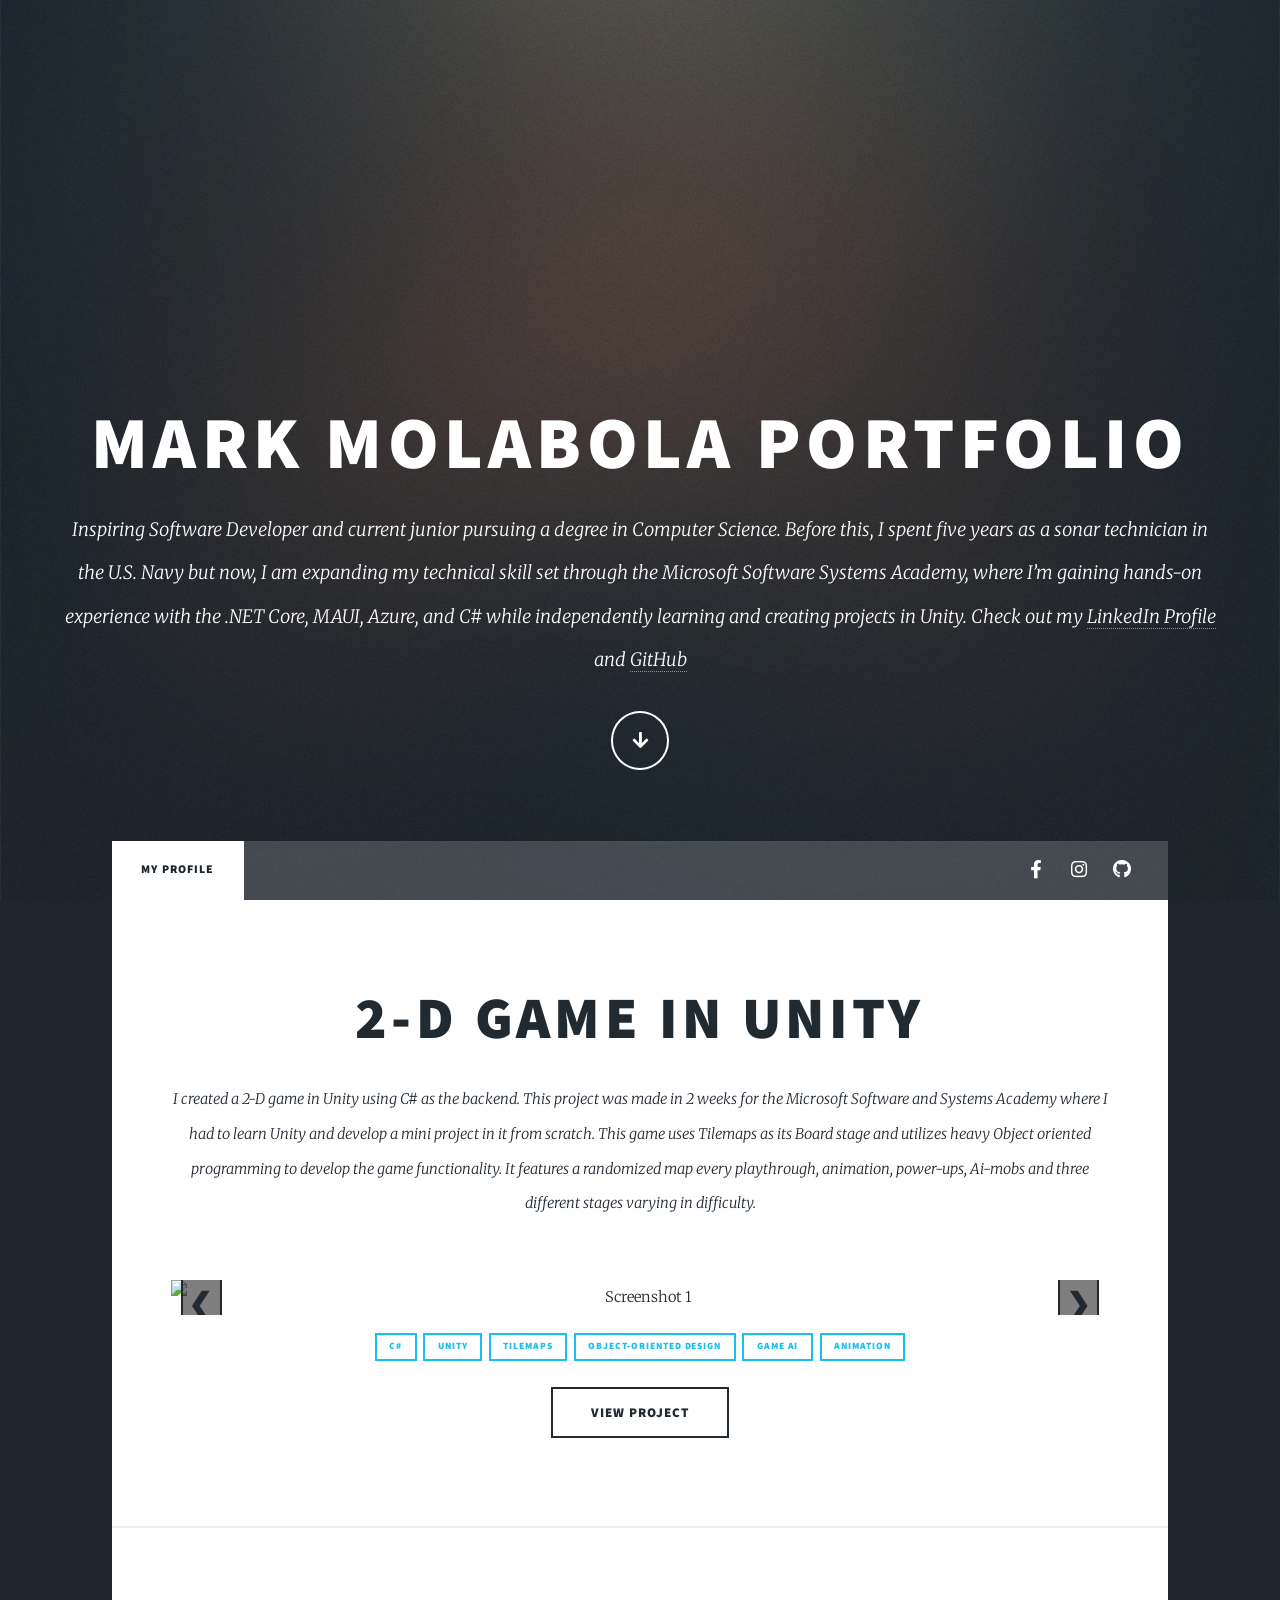
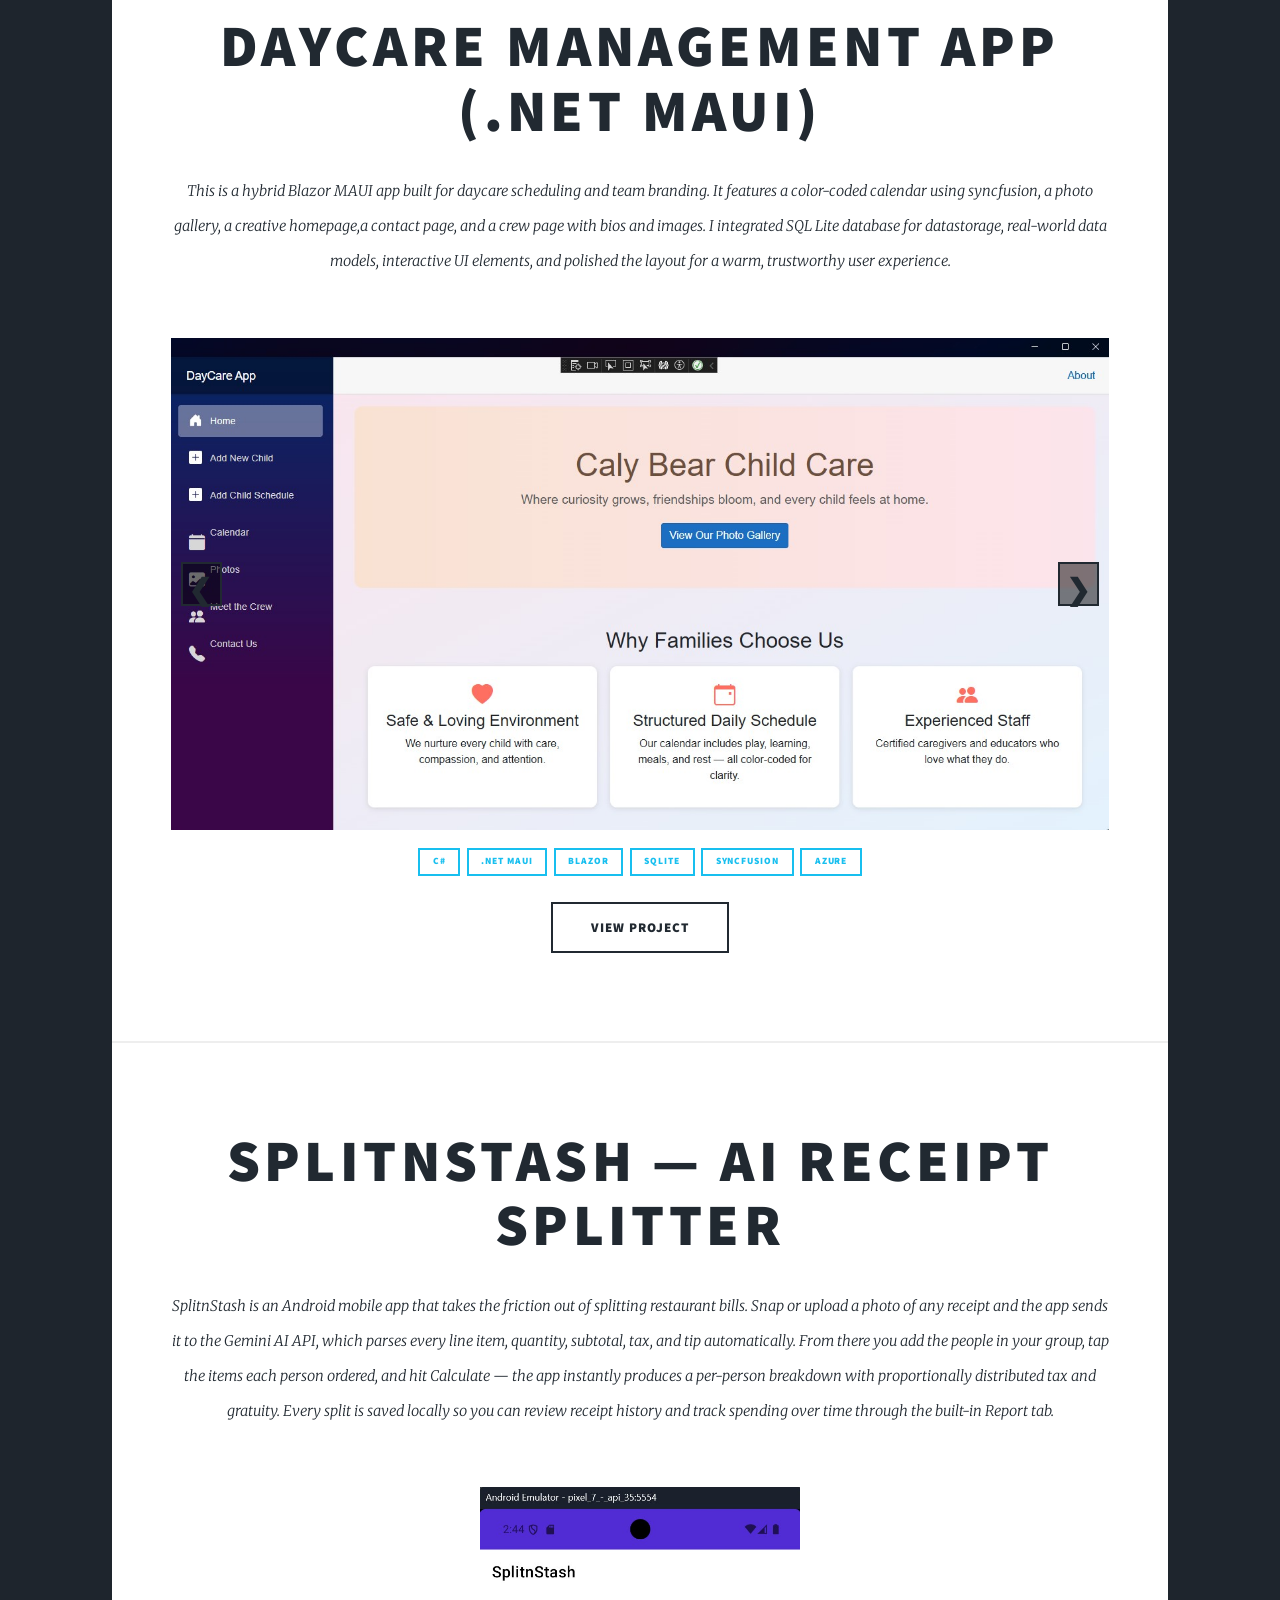
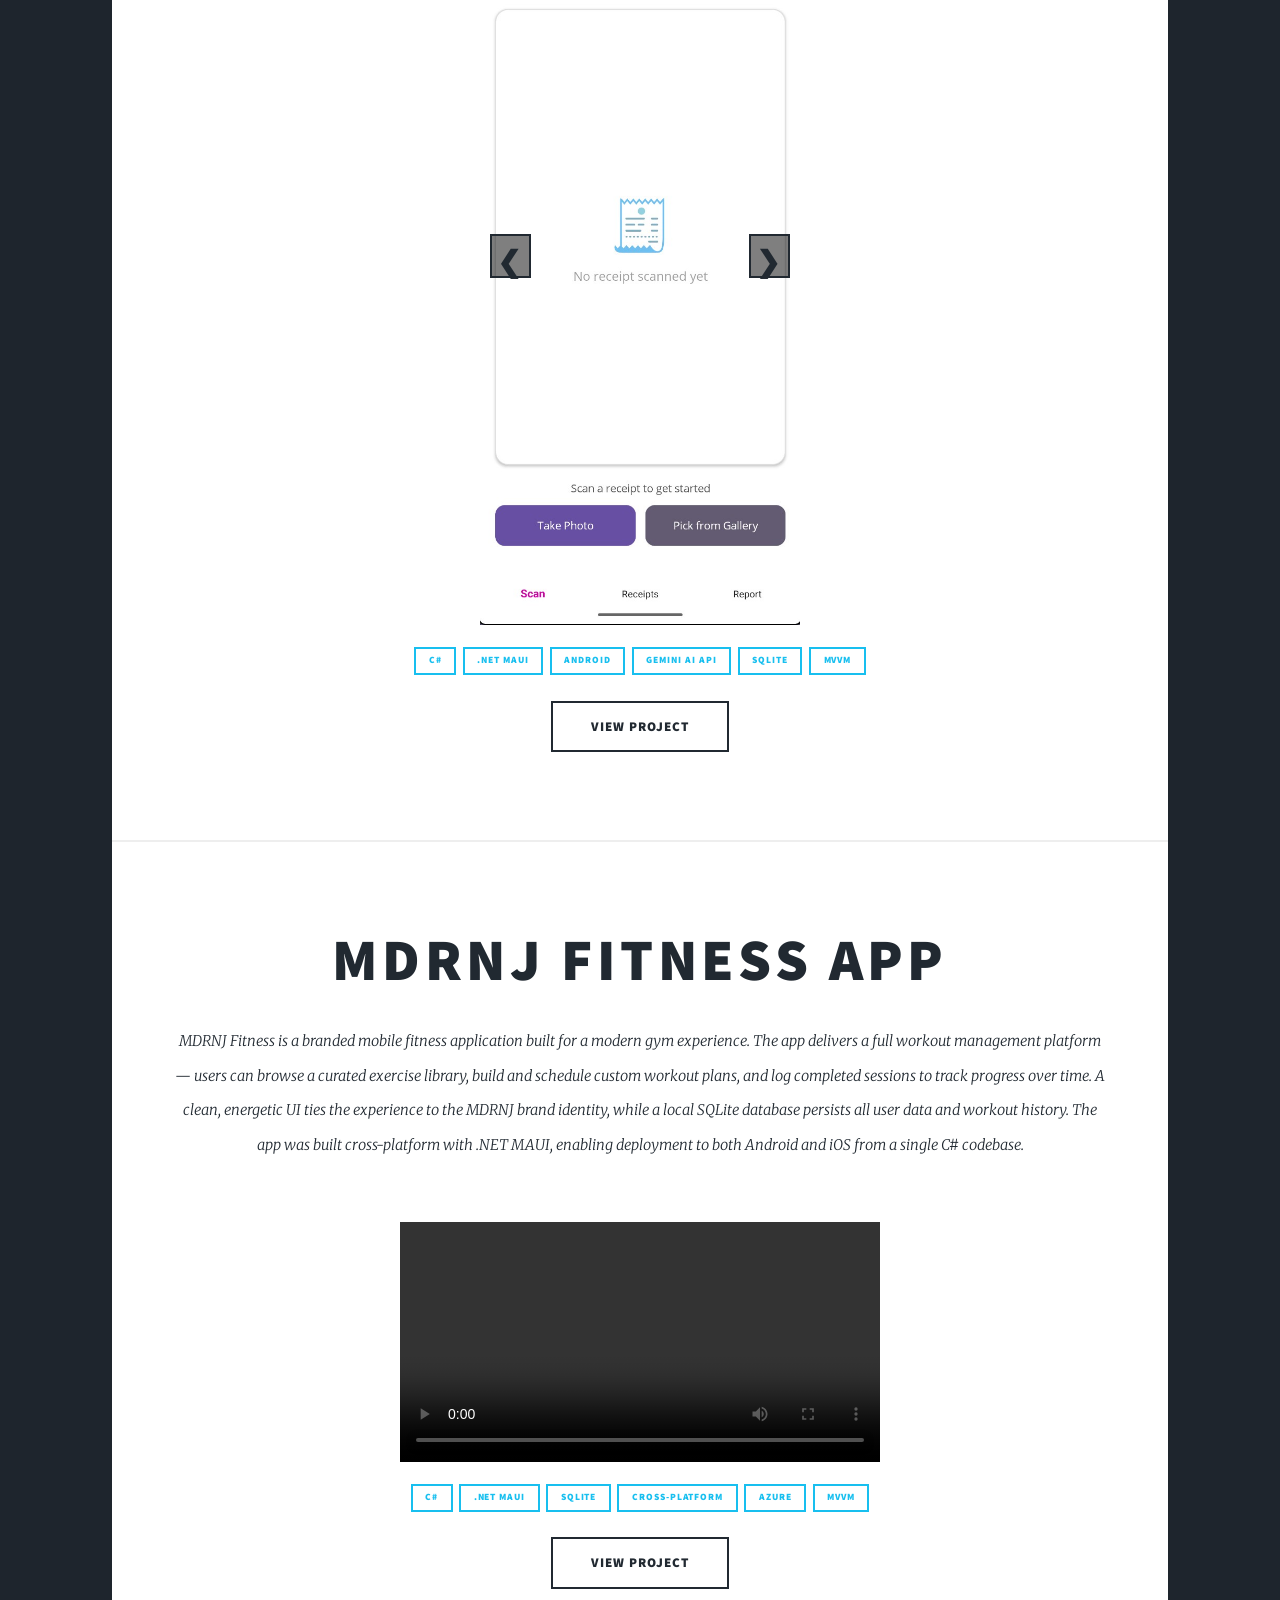
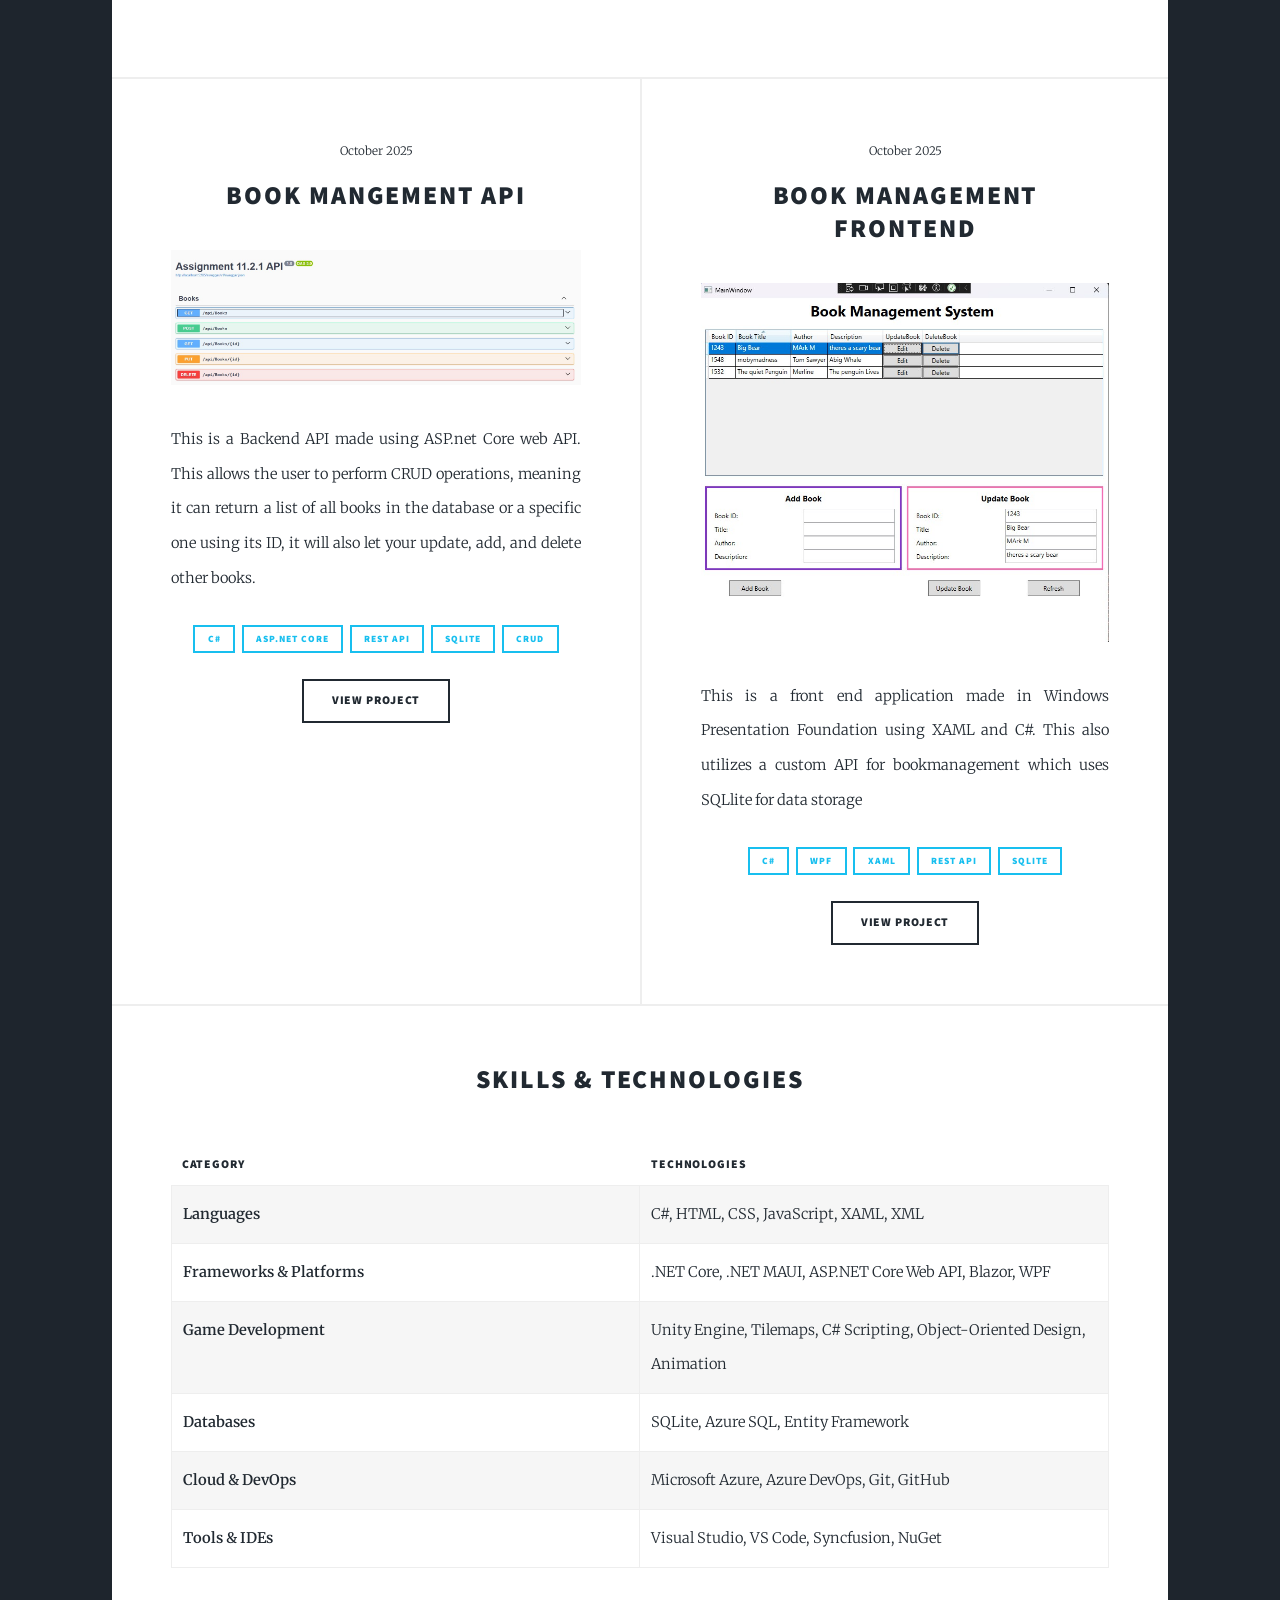
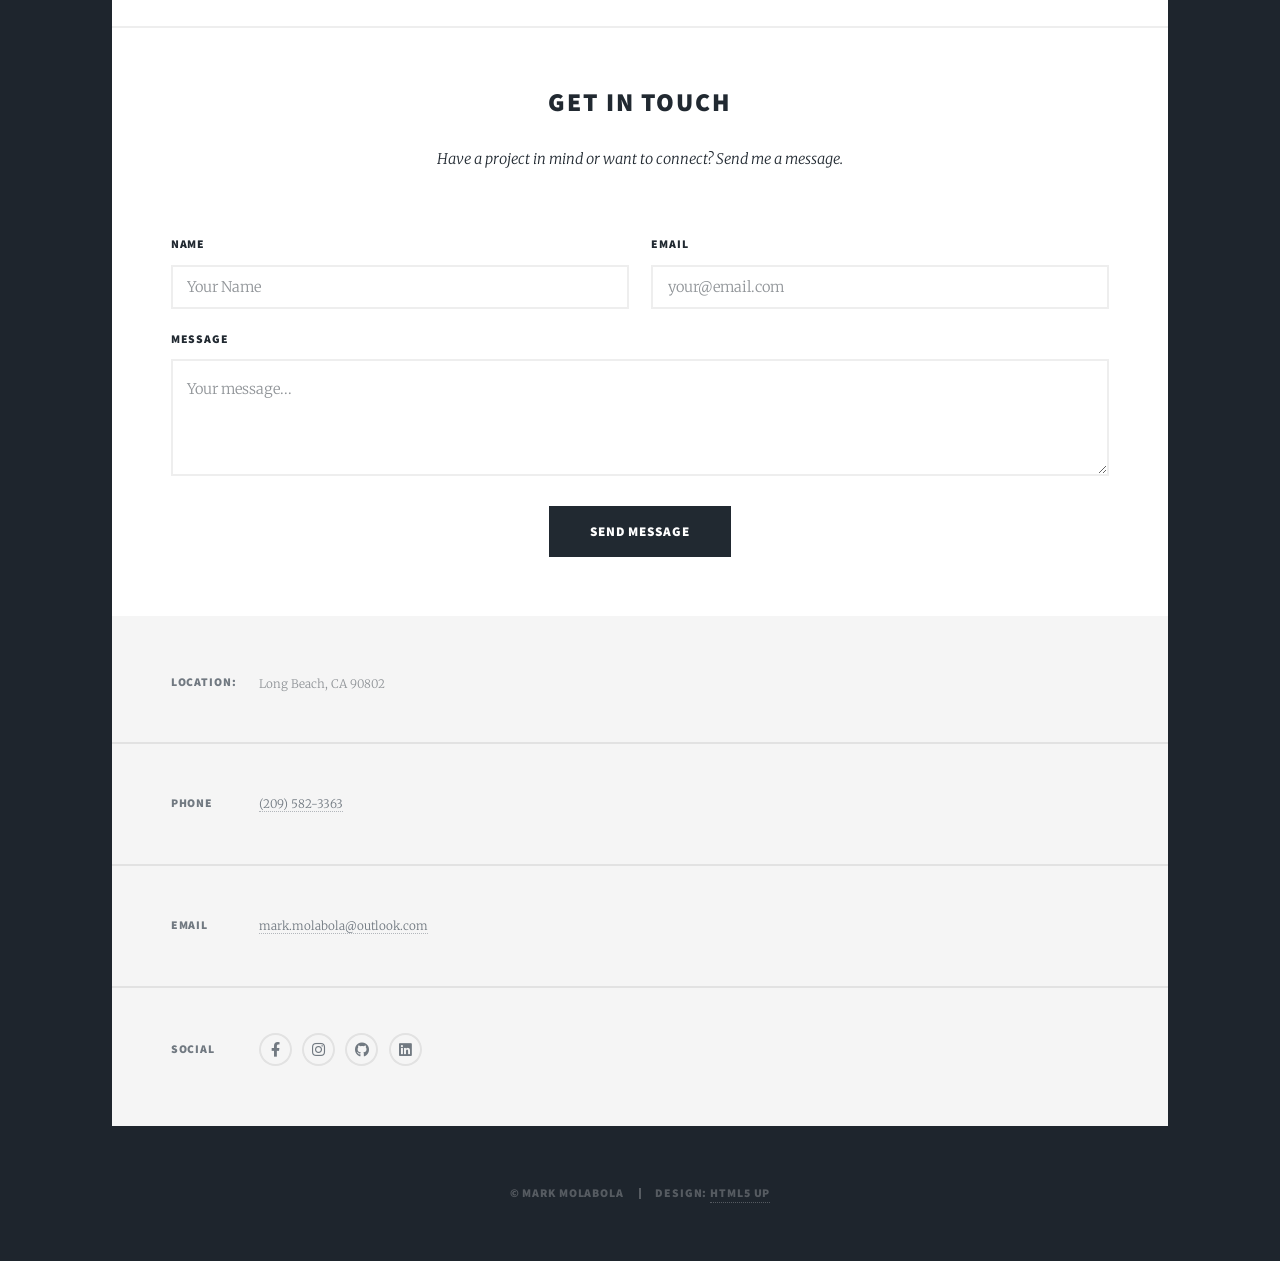
==== commit 13dc3fe9: "Add SplitnStash and MDRNJ Fitness projects, skills table, contact form, and tech stack tags Co-Autho" ====
--- a/index.html
+++ b/index.html
@@ -41,8 +41,6 @@
 					<nav id="nav">
 						<ul class="links">
 							<li class="active"><a href="index.html">My Profile</a></li>
-							<!-- <li><a href="generic.html">Latest and Greatest </a></li>
-							<li><a href="elements.html">References</a></li> -->
 						</ul>
 						<ul class="icons">
 							<li><a href="https://www.facebook.com/markgabriel.molabola/" class="icon brands fa-facebook-f"><span class="label">Facebook</span></a></li>
@@ -77,6 +75,14 @@
     <button class="next">&#10095;</button>
   </div>
 
+  <ul class="tech-tags">
+    <li>C#</li>
+    <li>Unity</li>
+    <li>Tilemaps</li>
+    <li>Object-Oriented Design</li>
+    <li>Game AI</li>
+    <li>Animation</li>
+  </ul>
   <ul class="actions special">
     <li><a href="https://github.com/MarkMolabola/GameProject1/tree/main" class="button large">View Project</a></li>
   </ul>
@@ -103,11 +109,92 @@
     <button class="next">&#10095;</button>
   </div>
 
+  <ul class="tech-tags">
+    <li>C#</li>
+    <li>.NET MAUI</li>
+    <li>Blazor</li>
+    <li>SQLite</li>
+    <li>Syncfusion</li>
+    <li>Azure</li>
+  </ul>
   <ul class="actions special">
     <li><a href="https://github.com/MarkMolabola/FinalProjApp" class="button large">View Project</a></li>
   </ul>
 </article>
 
+
+<!-- Featured Post 3 - SplitnStash -->
+<article class="post featured">
+  <header class="major">
+    <h2>SplitnStash — AI Receipt Splitter</h2>
+    <p>SplitnStash is an Android mobile app that takes the friction out of splitting restaurant bills.
+      Snap or upload a photo of any receipt and the app sends it to the Gemini AI API, which parses
+      every line item, quantity, subtotal, tax, and tip automatically. From there you add the people
+      in your group, tap the items each person ordered, and hit Calculate — the app instantly produces
+      a per-person breakdown with proportionally distributed tax and gratuity. Every split is saved
+      locally so you can review receipt history and track spending over time through the built-in
+      Report tab.
+    </p>
+  </header>
+
+  <div class="carousel carousel-portrait">
+    <button class="prev">&#10094;</button>
+    <div class="carousel-images">
+      <img src="images/SplitSmart1.jpg" alt="SplitnStash scan screen" class="active">
+      <img src="images/SplitSmart2.jpg" alt="SplitnStash Gemini AI analyzing receipt">
+      <img src="images/SplitSmart3.jpg" alt="SplitnStash receipt list">
+      <img src="images/SplitSmart4.jpg" alt="SplitnStash receipt detail">
+      <img src="images/SplitSmart5.jpg" alt="SplitnStash item assignment">
+      <img src="images/SplitSmart6.jpg" alt="SplitnStash calculated split totals">
+    </div>
+    <button class="next">&#10095;</button>
+  </div>
+
+  <ul class="tech-tags">
+    <li>C#</li>
+    <li>.NET MAUI</li>
+    <li>Android</li>
+    <li>Gemini AI API</li>
+    <li>SQLite</li>
+    <li>MVVM</li>
+  </ul>
+  <ul class="actions special">
+    <li><a href="https://github.com/MarkMolabola/SplitnStash.App" class="button large">View Project</a></li>
+  </ul>
+</article>
+
+<!-- Featured Post 4 - MDRNJ Fitness -->
+<article class="post featured">
+  <header class="major">
+    <h2>MDRNJ Fitness App</h2>
+    <p>MDRNJ Fitness is a branded mobile fitness application built for a modern gym experience.
+      The app delivers a full workout management platform — users can browse a curated exercise library,
+      build and schedule custom workout plans, and log completed sessions to track progress over time.
+      A clean, energetic UI ties the experience to the MDRNJ brand identity, while a local SQLite
+      database persists all user data and workout history. The app was built cross-platform with
+      .NET MAUI, enabling deployment to both Android and iOS from a single C# codebase.
+    </p>
+  </header>
+
+  <div class="video-wrapper">
+    <video controls playsinline>
+      <source src="video/MDRNJfitness.mp4" type="video/mp4">
+      Your browser does not support the video tag.
+    </video>
+  </div>
+
+  <ul class="tech-tags">
+    <li>C#</li>
+    <li>.NET MAUI</li>
+    <li>SQLite</li>
+    <li>Cross-Platform</li>
+    <li>Azure</li>
+    <li>MVVM</li>
+  </ul>
+  <ul class="actions special">
+    <li><a href="https://github.com/MarkMolabola/SeniorProj" class="button large">View Project</a></li>
+  </ul>
+</article>
 
 						<!-- Posts -->
 							<section class="posts">
@@ -121,6 +208,13 @@
 													<img src="images/b.jpg" alt="Book API Screenshot" />
 													</a>
 									<p>This is a Backend API made using ASP.net Core web API. This allows the user to perform CRUD operations, meaning it can return a list of all books in the database or a specific one using its ID, it will also let your update, add, and delete other books. </p>
+									<ul class="tech-tags">
+										<li>C#</li>
+										<li>ASP.NET Core</li>
+										<li>REST API</li>
+										<li>SQLite</li>
+										<li>CRUD</li>
+									</ul>
 									<ul class="actions special">
 										<li><a href="https://github.com/MarkMolabola/Assignment-11.2.1-API" class="button">View Project</a></li>
 									</ul>
@@ -136,6 +230,13 @@
 													</a>
 
 									<p>This is a front end application made in Windows Presentation Foundation using XAML and C#. This also utilizes a custom API for bookmanagement which uses SQLlite for data storage</p>
+									<ul class="tech-tags">
+										<li>C#</li>
+										<li>WPF</li>
+										<li>XAML</li>
+										<li>REST API</li>
+										<li>SQLite</li>
+									</ul>
 									<ul class="actions special">
 										<li><a href="https://github.com/MarkMolabola/Assignment-11.2.2-API-FrontEnd" class="button">View Project</a></li>
 									</ul>
@@ -143,20 +244,75 @@
 								
 							</section>
 
-						<!-- Footer -->
-							<!-- <footer>
-								<div class="pagination"> -->
-									<!--<a href="#" class="previous">Prev</a>-->
-									<!-- <a href="#" class="page active">1</a>
-									<a href="#" class="page">2</a>
-									<a href="#" class="page">3</a>
-									<span class="extra">&hellip;</span>
-									<a href="#" class="page">8</a>
-									<a href="#" class="page">9</a>
-									<a href="#" class="page">10</a>
-									<a href="#" class="next">Next</a>
+						<!-- Skills & Technologies -->
+							<section class="skills-section">
+								<header class="major">
+									<h2>Skills &amp; Technologies</h2>
+								</header>
+								<div class="table-wrapper">
+									<table class="alt">
+										<thead>
+											<tr>
+												<th>Category</th>
+												<th>Technologies</th>
+											</tr>
+										</thead>
+										<tbody>
+											<tr>
+												<td><strong>Languages</strong></td>
+												<td>C#, HTML, CSS, JavaScript, XAML, XML</td>
+											</tr>
+											<tr>
+												<td><strong>Frameworks &amp; Platforms</strong></td>
+												<td>.NET Core, .NET MAUI, ASP.NET Core Web API, Blazor, WPF</td>
+											</tr>
+											<tr>
+												<td><strong>Game Development</strong></td>
+												<td>Unity Engine, Tilemaps, C# Scripting, Object-Oriented Design, Animation</td>
+											</tr>
+											<tr>
+												<td><strong>Databases</strong></td>
+												<td>SQLite, Azure SQL, Entity Framework</td>
+											</tr>
+											<tr>
+												<td><strong>Cloud &amp; DevOps</strong></td>
+												<td>Microsoft Azure, Azure DevOps, Git, GitHub</td>
+											</tr>
+											<tr>
+												<td><strong>Tools &amp; IDEs</strong></td>
+												<td>Visual Studio, VS Code, Syncfusion, NuGet</td>
+											</tr>
+										</tbody>
+									</table>
 								</div>
-							</footer> -->
+							</section>
+
+						<!-- Contact -->
+							<section class="contact-section">
+								<header class="major">
+									<h2>Get In Touch</h2>
+									<p>Have a project in mind or want to connect? Send me a message.</p>
+								</header>
+								<form method="post" action="mailto:mark.molabola@outlook.com" enctype="text/plain">
+									<div class="fields">
+										<div class="field half">
+											<label for="name">Name</label>
+											<input type="text" name="name" id="name" placeholder="Your Name" />
+										</div>
+										<div class="field half">
+											<label for="email">Email</label>
+											<input type="email" name="email" id="email" placeholder="your@email.com" />
+										</div>
+										<div class="field">
+											<label for="message">Message</label>
+											<textarea name="message" id="message" placeholder="Your message..."></textarea>
+										</div>
+									</div>
+									<ul class="actions special">
+										<li><input type="submit" value="Send Message" class="button large primary" /></li>
+									</ul>
+								</form>
+							</section>
 
 					</div>
 
@@ -190,7 +346,7 @@
 
 				<!-- Copyright -->
 					<div id="copyright">
-						<ul><li>&copy; Untitled</li><li>Design: <a href="https://html5up.net">HTML5 UP</a></li></ul>
+						<ul><li>&copy; Mark Molabola</li><li>Design: <a href="https://html5up.net">HTML5 UP</a></li></ul>
 					</div>
 
 			</div>
--- a/assets/css/main.css
+++ b/assets/css/main.css
@@ -4723,6 +4723,11 @@
 .carousel .next {
   right: 10px;
 }
+
+.carousel.carousel-portrait {
+  max-width: 320px;
+  margin: 0 auto 1.5rem auto;
+}
 .lightbox {
   display: none;
   position: fixed;
@@ -4741,4 +4746,62 @@
   max-height: 90%;
   border: 4px solid white;
   box-shadow: 0 0 20px black;
-}+}
+
+/* Video Player */
+
+.video-wrapper {
+  position: relative;
+  width: 100%;
+  max-width: 480px;
+  margin: 0 auto 1.5rem auto;
+  background: #000;
+}
+
+  .video-wrapper video {
+    display: block;
+    width: 100%;
+    height: auto;
+  }
+
+/* Tech Stack Tags */
+
+.tech-tags {
+  display: flex;
+  flex-wrap: wrap;
+  gap: 0.45rem;
+  list-style: none;
+  padding: 0;
+  margin: 1.25rem 0 1.75rem 0;
+  justify-content: center;
+}
+
+  .tech-tags li {
+    font-family: "Source Sans Pro", Helvetica, sans-serif;
+    font-size: 0.65rem;
+    font-weight: 900;
+    letter-spacing: 0.1em;
+    text-transform: uppercase;
+    padding: 0.3rem 0.85rem;
+    border: solid 2px #18bfef;
+    color: #18bfef;
+    line-height: 1.6;
+    white-space: nowrap;
+  }
+
+/* Skills Section */
+
+  .skills-section .table-wrapper {
+    margin-top: 1.5rem;
+  }
+
+  .skills-section table th {
+    width: 28%;
+  }
+
+/* Contact Section */
+
+  .contact-section textarea {
+    min-height: 8rem;
+    resize: vertical;
+  }
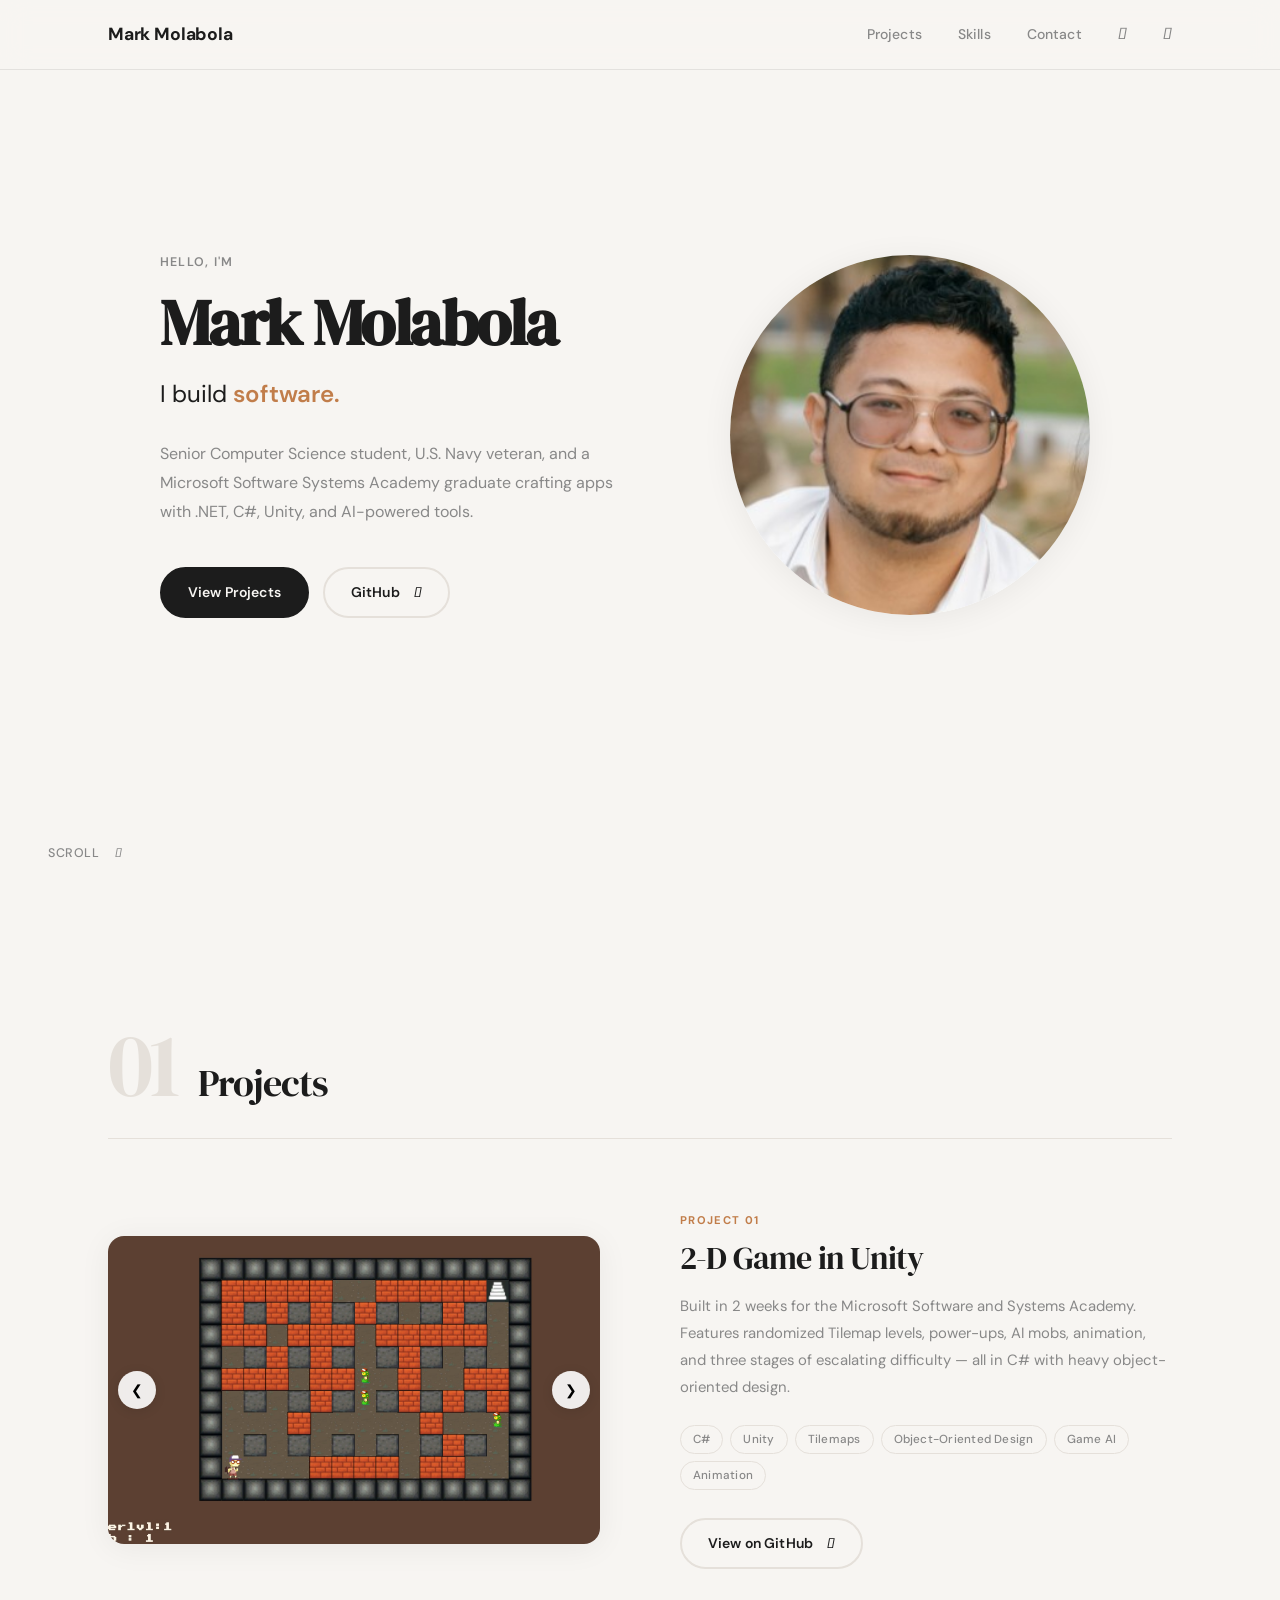
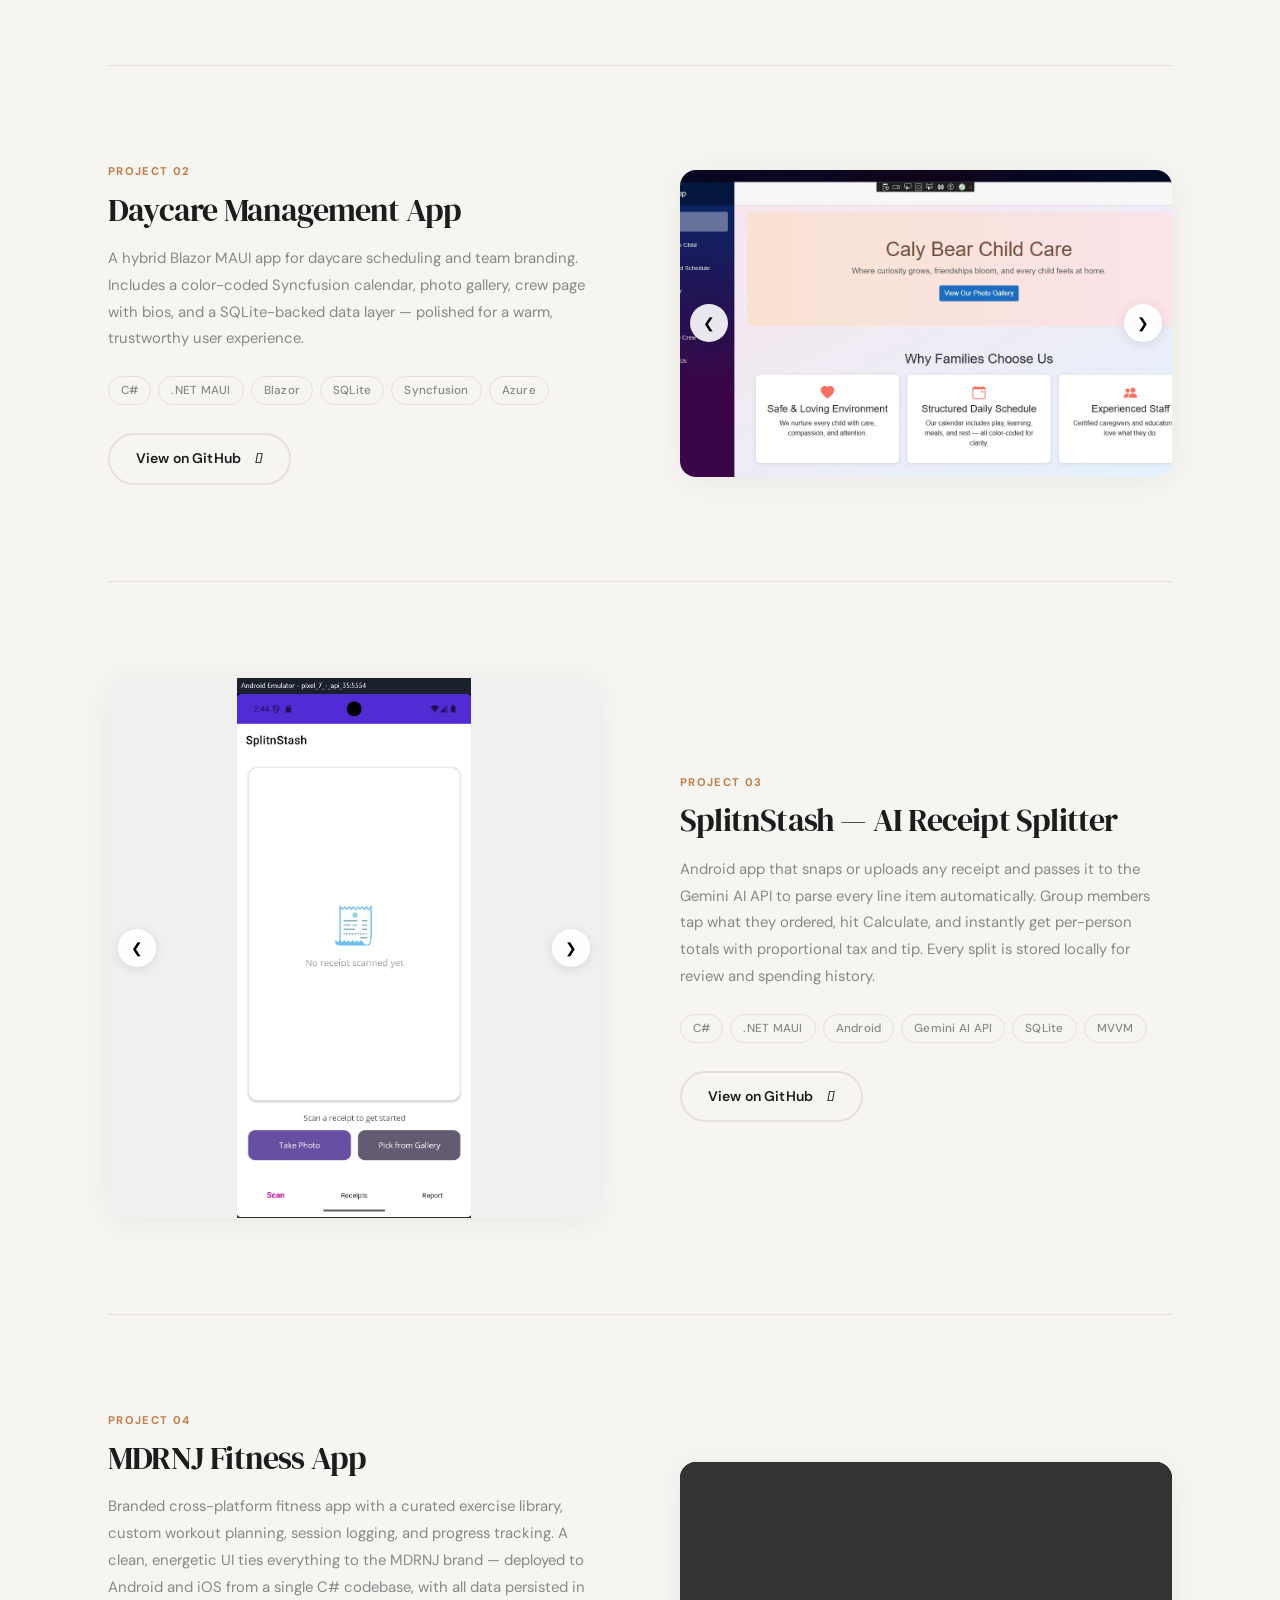
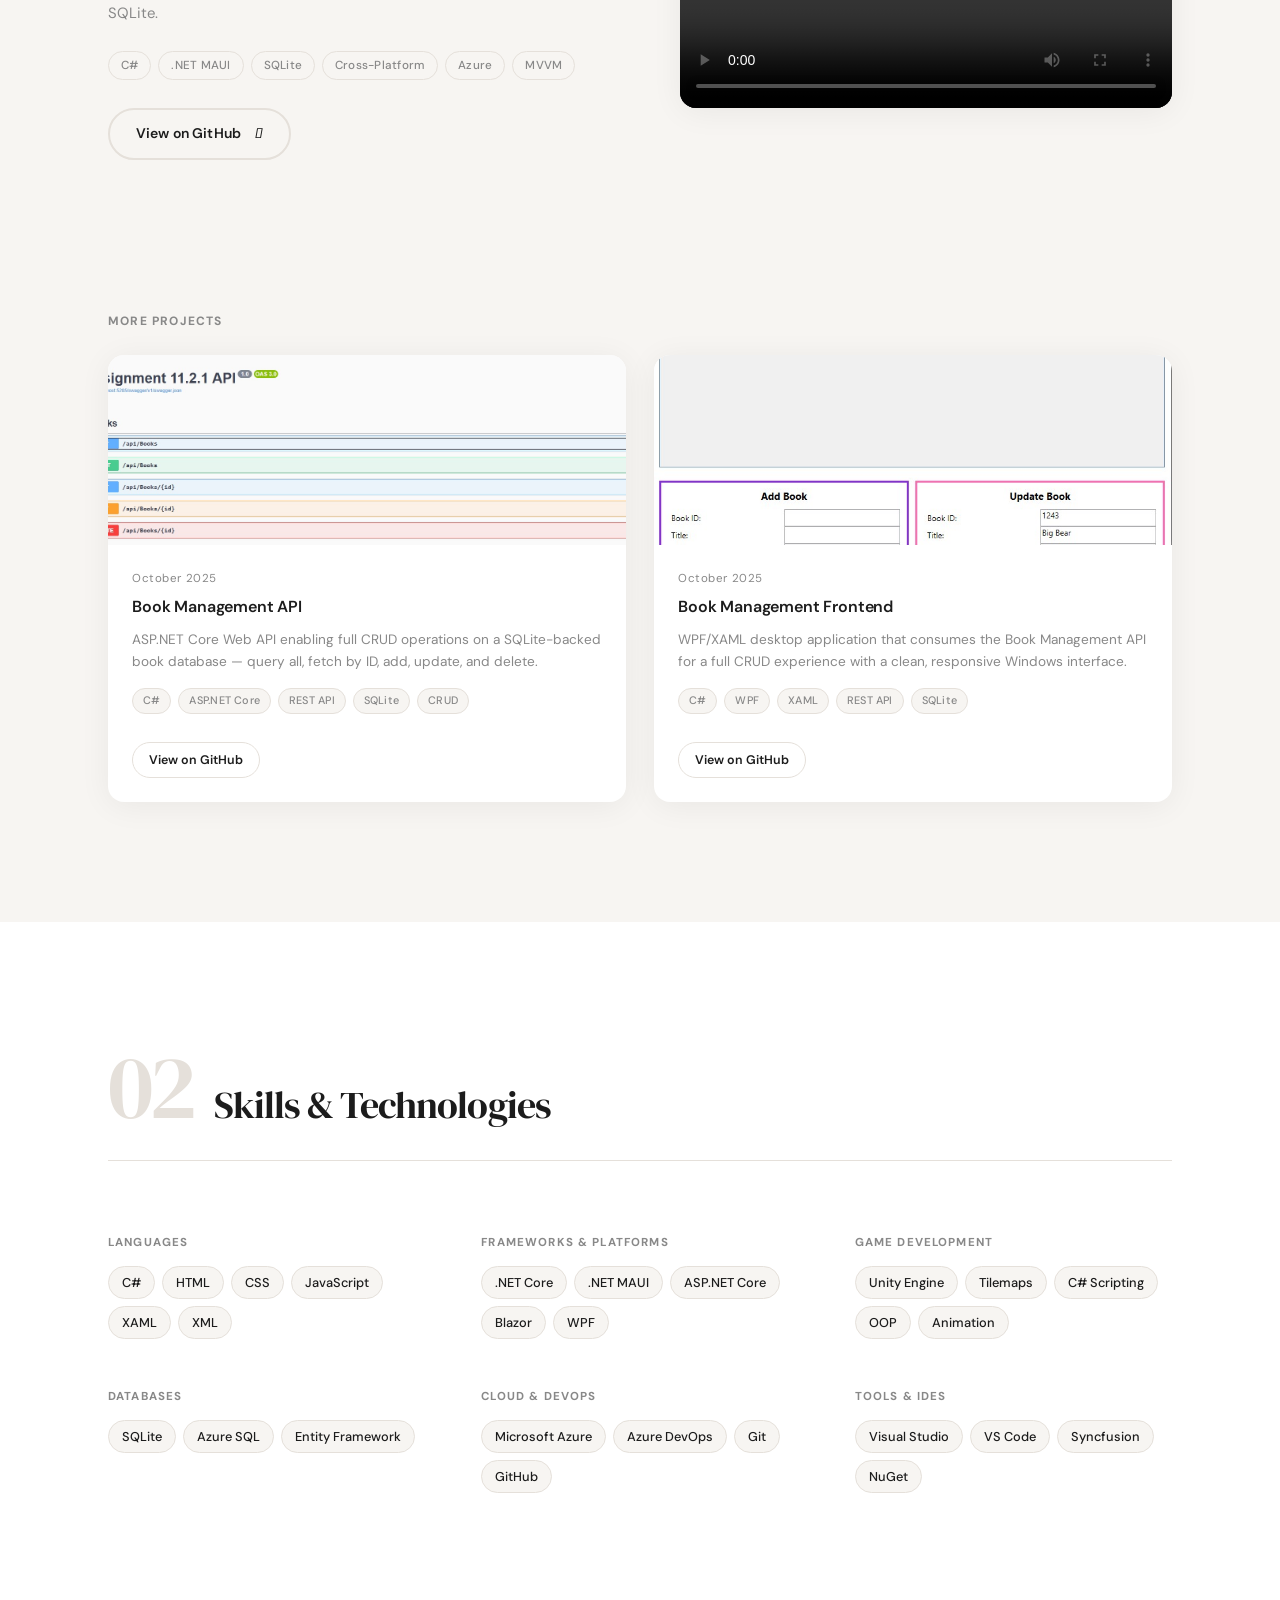
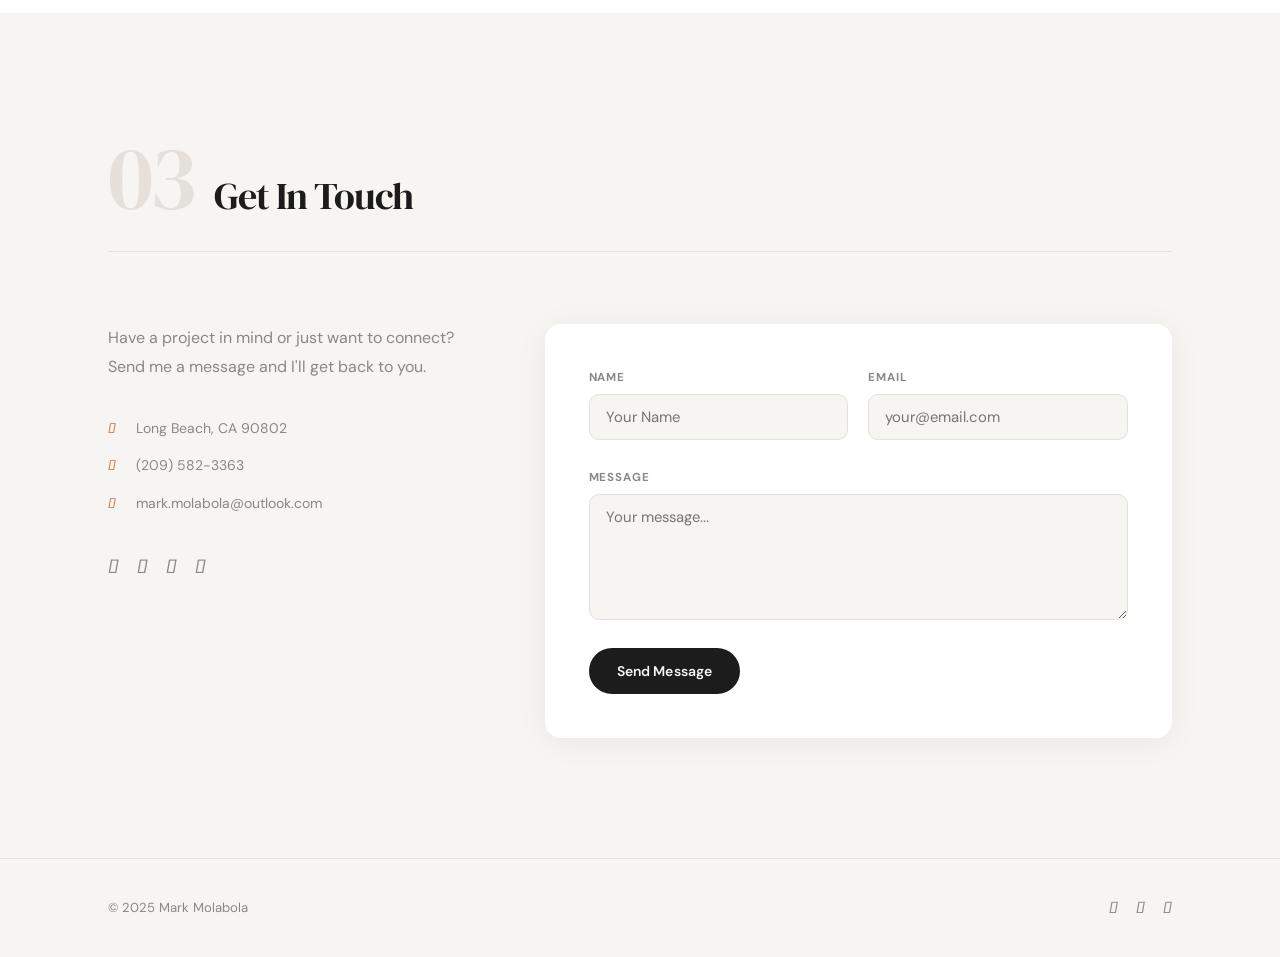
==== commit c817ebc3: "Update portfolio with new layout, CSS, JS, and profile picture Co-Authored-By: Claude Sonnet 4.6 <no" ====
--- a/index.html
+++ b/index.html
@@ -1,367 +1,472 @@
-<!DOCTYPE HTML>
-<!--
-	Massively by HTML5 UP
-	html5up.net | @ajlkn
-	Free for personal and commercial use under the CCA 3.0 license (html5up.net/license)
--->
-<html>
-	<head>
-		<title>Mark Molabola Portfolio</title>
-		<meta charset="utf-8" />
-		<meta name="viewport" content="width=device-width, initial-scale=1, user-scalable=no" />
-		<link rel="stylesheet" href="assets/css/main.css" />
-		<noscript><link rel="stylesheet" href="assets/css/noscript.css" /></noscript>
-	</head>
-	<body class="is-preload">
-
-		<!-- Wrapper -->
-			<div id="wrapper" class="fade-in">
-
-				<!-- Intro -->
-					<div id="intro">
-						<h1>Mark Molabola Portfolio<br />
-						</h1>
-						<p> Inspiring Software Developer and current junior pursuing a degree in Computer Science. Before this, 
-							I spent five years as a sonar technician in the U.S. Navy but now, I am  expanding 
-							my technical skill set through the Microsoft Software Systems Academy, where I’m gaining hands-on experience 
-							with the .NET Core, MAUI, Azure, and C# while independently learning and creating projects in Unity. Check out my 
-							<a href="https://www.linkedin.com/in/markmolabola/">LinkedIn Profile</a> and <a href="https://github.com/MarkMolabola">GitHub</a><br />
-						</p>
-						<ul class="actions">
-							<li><a href="#header" class="button icon solid solo fa-arrow-down scrolly">Continue</a></li>
-						</ul>
-					</div>
-
-				<!-- Header -->
-					<header id="header">
-						<a href="index.html" class="logo">About Me</a>
-					</header>
-
-				<!-- Nav -->
-					<nav id="nav">
-						<ul class="links">
-							<li class="active"><a href="index.html">My Profile</a></li>
-						</ul>
-						<ul class="icons">
-							<li><a href="https://www.facebook.com/markgabriel.molabola/" class="icon brands fa-facebook-f"><span class="label">Facebook</span></a></li>
-							<li><a href="https://www.instagram.com/markmolaboba/" class="icon brands fa-instagram"><span class="label">Instagram</span></a></li>
-							<li><a href="https://github.com/MarkMolabola" class="icon brands fa-github"><span class="label">GitHub</span></a></li>
-						</ul>
-					</nav>
-
-				<!-- Main -->
-					<div id="main">
-
-						<!-- Featured Post -->
-							<article class="post featured">
-  <header class="major">
-    <h2>2-D Game in Unity</h2>
-    <p>I created a 2-D game in Unity using C# as the backend. This project was made in 2 weeks for the Microsoft Software and Systems Academy where I had to 
-      learn Unity and develop a mini project in it from scratch. This game uses Tilemaps as its Board stage and utilizes 
-      heavy Object oriented programming to develop the game functionality. It features a randomized map every playthrough, animation, power-ups, Ai-mobs and three different
-      stages varying in difficulty. 
-    </p>
-  </header>
-
-  <!-- Image Carousel -->
-  <div class="carousel">
-    <button class="prev">&#10094;</button>
-    <div class="carousel-images">
-      <img src="images/PineMan.jpg" alt="Screenshot 1" class="active">
-      <img src="images/pic2.jpg" alt="Screenshot 2">
-      <img src="images/pic3.jpg" alt="Screenshot 3">
-	  <img src="images/pic1.png" alt="Screenshot 3">
-    </div>
-    <button class="next">&#10095;</button>
-  </div>
-
-  <ul class="tech-tags">
-    <li>C#</li>
-    <li>Unity</li>
-    <li>Tilemaps</li>
-    <li>Object-Oriented Design</li>
-    <li>Game AI</li>
-    <li>Animation</li>
-  </ul>
-  <ul class="actions special">
-    <li><a href="https://github.com/MarkMolabola/GameProject1/tree/main" class="button large">View Project</a></li>
-  </ul>
-</article>
-<!-- Featured Post 2 -->
-<article class="post featured">
-  <header class="major">
-    <h2>Daycare Management App (.NET MAUI)</h2>
-    <p>This is a hybrid Blazor MAUI app built for daycare scheduling and team branding. It features a color-coded calendar using syncfusion, a photo gallery, a creative homepage,a contact page,  and a crew page with bios and images. I integrated SQL Lite database for datastorage, real-world data models, interactive UI elements, and polished the layout for a warm, trustworthy user experience.</p>
-  </header>
-
-  <!-- Image Carousel -->
-  <div class="carousel">
-    <button class="prev">&#10094;</button>
-    <div class="carousel-images">
-      <img src="images/1.jpg" alt="Screenshot" class="active">
-      <img src="images/2.jpg" alt="Screenshot">
-      <img src="images/3.jpg" alt="Screenshot">
-	  <img src="images/4.jpg" alt="Screenshot" >
-      <img src="images/5.jpg" alt="Screenshot">
-      <img src="images/6.jpg" alt="Screenshot">
-	  <img src="images/7.jpg" alt="Screenshot">
-    </div>
-    <button class="next">&#10095;</button>
-  </div>
-
-  <ul class="tech-tags">
-    <li>C#</li>
-    <li>.NET MAUI</li>
-    <li>Blazor</li>
-    <li>SQLite</li>
-    <li>Syncfusion</li>
-    <li>Azure</li>
-  </ul>
-  <ul class="actions special">
-    <li><a href="https://github.com/MarkMolabola/FinalProjApp" class="button large">View Project</a></li>
-  </ul>
-</article>
-
-
-<!-- Featured Post 3 - SplitnStash -->
-<article class="post featured">
-  <header class="major">
-    <h2>SplitnStash — AI Receipt Splitter</h2>
-    <p>SplitnStash is an Android mobile app that takes the friction out of splitting restaurant bills.
-      Snap or upload a photo of any receipt and the app sends it to the Gemini AI API, which parses
-      every line item, quantity, subtotal, tax, and tip automatically. From there you add the people
-      in your group, tap the items each person ordered, and hit Calculate — the app instantly produces
-      a per-person breakdown with proportionally distributed tax and gratuity. Every split is saved
-      locally so you can review receipt history and track spending over time through the built-in
-      Report tab.
-    </p>
-  </header>
-
-  <div class="carousel carousel-portrait">
-    <button class="prev">&#10094;</button>
-    <div class="carousel-images">
-      <img src="images/SplitSmart1.jpg" alt="SplitnStash scan screen" class="active">
-      <img src="images/SplitSmart2.jpg" alt="SplitnStash Gemini AI analyzing receipt">
-      <img src="images/SplitSmart3.jpg" alt="SplitnStash receipt list">
-      <img src="images/SplitSmart4.jpg" alt="SplitnStash receipt detail">
-      <img src="images/SplitSmart5.jpg" alt="SplitnStash item assignment">
-      <img src="images/SplitSmart6.jpg" alt="SplitnStash calculated split totals">
-    </div>
-    <button class="next">&#10095;</button>
-  </div>
-
-  <ul class="tech-tags">
-    <li>C#</li>
-    <li>.NET MAUI</li>
-    <li>Android</li>
-    <li>Gemini AI API</li>
-    <li>SQLite</li>
-    <li>MVVM</li>
-  </ul>
-  <ul class="actions special">
-    <li><a href="https://github.com/MarkMolabola/SplitnStash.App" class="button large">View Project</a></li>
-  </ul>
-</article>
-
-<!-- Featured Post 4 - MDRNJ Fitness -->
-<article class="post featured">
-  <header class="major">
-    <h2>MDRNJ Fitness App</h2>
-    <p>MDRNJ Fitness is a branded mobile fitness application built for a modern gym experience.
-      The app delivers a full workout management platform — users can browse a curated exercise library,
-      build and schedule custom workout plans, and log completed sessions to track progress over time.
-      A clean, energetic UI ties the experience to the MDRNJ brand identity, while a local SQLite
-      database persists all user data and workout history. The app was built cross-platform with
-      .NET MAUI, enabling deployment to both Android and iOS from a single C# codebase.
-    </p>
-  </header>
-
-  <div class="video-wrapper">
-    <video controls playsinline>
-      <source src="video/MDRNJfitness.mp4" type="video/mp4">
-      Your browser does not support the video tag.
-    </video>
-  </div>
-
-  <ul class="tech-tags">
-    <li>C#</li>
-    <li>.NET MAUI</li>
-    <li>SQLite</li>
-    <li>Cross-Platform</li>
-    <li>Azure</li>
-    <li>MVVM</li>
-  </ul>
-  <ul class="actions special">
-    <li><a href="https://github.com/MarkMolabola/SeniorProj" class="button large">View Project</a></li>
-  </ul>
-</article>
-
-						<!-- Posts -->
-							<section class="posts">
-								<article>
-									<header>
-										<span class="date">October 2025</span>
-										<h2><a href="https://github.com/MarkMolabola/Assignment-11.2.1-API">Book Mangement API<br />
-										</a></h2>
-									</header>
-									<a href="#" class="image fit" onclick="openLightbox('images/b.jpg')">
-													<img src="images/b.jpg" alt="Book API Screenshot" />
-													</a>
-									<p>This is a Backend API made using ASP.net Core web API. This allows the user to perform CRUD operations, meaning it can return a list of all books in the database or a specific one using its ID, it will also let your update, add, and delete other books. </p>
-									<ul class="tech-tags">
-										<li>C#</li>
-										<li>ASP.NET Core</li>
-										<li>REST API</li>
-										<li>SQLite</li>
-										<li>CRUD</li>
-									</ul>
-									<ul class="actions special">
-										<li><a href="https://github.com/MarkMolabola/Assignment-11.2.1-API" class="button">View Project</a></li>
-									</ul>
-								</article>
-								<article>
-									<header>
-										<span class="date">October 2025</span>
-										<h2><a href="https://github.com/MarkMolabola/Assignment-11.2.2-API-FrontEnd">Book Management Frontend<br />
-										</a></h2>
-									</header>
-									<a href="#" class="image fit" onclick="openLightbox('images/a.jpg')">
-													<img src="images/a.jpg" alt="Book Frontend Screenshot" />
-													</a>
-
-									<p>This is a front end application made in Windows Presentation Foundation using XAML and C#. This also utilizes a custom API for bookmanagement which uses SQLlite for data storage</p>
-									<ul class="tech-tags">
-										<li>C#</li>
-										<li>WPF</li>
-										<li>XAML</li>
-										<li>REST API</li>
-										<li>SQLite</li>
-									</ul>
-									<ul class="actions special">
-										<li><a href="https://github.com/MarkMolabola/Assignment-11.2.2-API-FrontEnd" class="button">View Project</a></li>
-									</ul>
-								</article>
-								
-							</section>
-
-						<!-- Skills & Technologies -->
-							<section class="skills-section">
-								<header class="major">
-									<h2>Skills &amp; Technologies</h2>
-								</header>
-								<div class="table-wrapper">
-									<table class="alt">
-										<thead>
-											<tr>
-												<th>Category</th>
-												<th>Technologies</th>
-											</tr>
-										</thead>
-										<tbody>
-											<tr>
-												<td><strong>Languages</strong></td>
-												<td>C#, HTML, CSS, JavaScript, XAML, XML</td>
-											</tr>
-											<tr>
-												<td><strong>Frameworks &amp; Platforms</strong></td>
-												<td>.NET Core, .NET MAUI, ASP.NET Core Web API, Blazor, WPF</td>
-											</tr>
-											<tr>
-												<td><strong>Game Development</strong></td>
-												<td>Unity Engine, Tilemaps, C# Scripting, Object-Oriented Design, Animation</td>
-											</tr>
-											<tr>
-												<td><strong>Databases</strong></td>
-												<td>SQLite, Azure SQL, Entity Framework</td>
-											</tr>
-											<tr>
-												<td><strong>Cloud &amp; DevOps</strong></td>
-												<td>Microsoft Azure, Azure DevOps, Git, GitHub</td>
-											</tr>
-											<tr>
-												<td><strong>Tools &amp; IDEs</strong></td>
-												<td>Visual Studio, VS Code, Syncfusion, NuGet</td>
-											</tr>
-										</tbody>
-									</table>
-								</div>
-							</section>
-
-						<!-- Contact -->
-							<section class="contact-section">
-								<header class="major">
-									<h2>Get In Touch</h2>
-									<p>Have a project in mind or want to connect? Send me a message.</p>
-								</header>
-								<form method="post" action="mailto:mark.molabola@outlook.com" enctype="text/plain">
-									<div class="fields">
-										<div class="field half">
-											<label for="name">Name</label>
-											<input type="text" name="name" id="name" placeholder="Your Name" />
-										</div>
-										<div class="field half">
-											<label for="email">Email</label>
-											<input type="email" name="email" id="email" placeholder="your@email.com" />
-										</div>
-										<div class="field">
-											<label for="message">Message</label>
-											<textarea name="message" id="message" placeholder="Your message..."></textarea>
-										</div>
-									</div>
-									<ul class="actions special">
-										<li><input type="submit" value="Send Message" class="button large primary" /></li>
-									</ul>
-								</form>
-							</section>
-
-					</div>
-
-				<!-- Footer -->
-					<footer id="footer">
-  <section class="split contact">
-    <section class="alt">
-      <h3>Location: </h3>
-      <p>Long Beach, CA 90802<br />
-      </p>
-    </section>
-    <section>
-      <h3>Phone</h3>
-      <p><a href="tel:+12095823363">(209) 582-3363</a></p>
-    </section>
-    <section>
-      <h3>Email</h3>
-      <p><a href="mailto:mark.molabola@outlook.com">mark.molabola@outlook.com</a></p>
-    </section>
-    <section>
-      <h3>Social</h3>
-      <ul class="icons alt">
-        <li><a href="https://www.facebook.com/markgabriel.molabola/" class="icon brands alt fa-facebook-f"><span class="label">Facebook</span></a></li>
-        <li><a href="https://www.instagram.com/markmolaboba/" class="icon brands alt fa-instagram"><span class="label">Instagram</span></a></li>
-        <li><a href="https://github.com/MarkMolabola" class="icon brands alt fa-github"><span class="label">GitHub</span></a></li>
-        <li><a href="https://www.linkedin.com/in/markmolabola/" class="icon brands alt fa-linkedin"><span class="label">LinkedIn</span></a></li>
-      </ul>
-    </section>
-  </section>
-</footer>
-
-				<!-- Copyright -->
-					<div id="copyright">
-						<ul><li>&copy; Mark Molabola</li><li>Design: <a href="https://html5up.net">HTML5 UP</a></li></ul>
-					</div>
-
-			</div>
-
-		<!-- Scripts -->
-			<script src="assets/js/jquery.min.js"></script>
-			<script src="assets/js/jquery.scrollex.min.js"></script>
-			<script src="assets/js/jquery.scrolly.min.js"></script>
-			<script src="assets/js/browser.min.js"></script>
-			<script src="assets/js/breakpoints.min.js"></script>
-			<script src="assets/js/util.js"></script>
-			<script src="assets/js/main.js"></script>
-
-			<div id="lightbox" class="lightbox" onclick="closeLightbox()">
-  <img id="lightbox-img" src="" alt="Expanded view" />
-</div>
-	</body>
-</html>+<!DOCTYPE HTML>
+<html lang="en">
+<head>
+  <title>Mark Molabola — Software Developer</title>
+  <meta charset="utf-8" />
+  <meta name="viewport" content="width=device-width, initial-scale=1" />
+
+  <!-- Google Fonts -->
+  <link rel="preconnect" href="https://fonts.googleapis.com">
+  <link rel="preconnect" href="https://fonts.gstatic.com" crossorigin>
+  <link href="https://fonts.googleapis.com/css2?family=DM+Sans:opsz,wght@9..40,300;9..40,400;9..40,500;9..40,600;9..40,700&family=DM+Serif+Display:ital@0;1&display=swap" rel="stylesheet">
+
+  <link rel="stylesheet" href="assets/css/fontawesome-all.min.css" />
+  <link rel="stylesheet" href="assets/css/portfolio.css" />
+</head>
+<body>
+
+  <!-- ── Navigation ──────────────────────────────────────────────────────── -->
+  <nav id="nav">
+    <div class="nav-inner">
+      <a href="#" class="nav-logo">Mark Molabola</a>
+      <ul class="nav-links">
+        <li><a href="#projects">Projects</a></li>
+        <li><a href="#skills">Skills</a></li>
+        <li><a href="#contact">Contact</a></li>
+        <li>
+          <a href="https://github.com/MarkMolabola" target="_blank" class="nav-icon"
+             aria-label="GitHub">
+            <i class="icon brands fa-github"></i>
+          </a>
+        </li>
+        <li>
+          <a href="https://www.linkedin.com/in/markmolabola/" target="_blank" class="nav-icon"
+             aria-label="LinkedIn">
+            <i class="icon brands fa-linkedin"></i>
+          </a>
+        </li>
+      </ul>
+      <button class="nav-toggle" aria-label="Toggle navigation">
+        <span></span><span></span><span></span>
+      </button>
+    </div>
+  </nav>
+
+  <!-- ── Hero ────────────────────────────────────────────────────────────── -->
+  <section id="hero">
+    <div class="hero-content">
+
+      <div class="hero-text">
+        <p class="hero-eyebrow">Hello, I'm</p>
+        <h1 class="hero-name">Mark Molabola</h1>
+        <p class="hero-animated">
+          I build <span class="hero-word">software.</span>
+        </p>
+        <p class="hero-bio">
+          Senior Computer Science student, U.S. Navy veteran, and a Microsoft Software Systems Academy graduate crafting apps
+          with .NET, C#, Unity, and AI-powered tools.
+        </p>
+        <div class="hero-actions">
+          <a href="#projects" class="btn btn-primary">View Projects</a>
+          <a href="https://github.com/MarkMolabola" class="btn btn-outline" target="_blank">
+            GitHub &nbsp;<i class="icon brands fa-github"></i>
+          </a>
+        </div>
+      </div>
+
+      <div class="hero-photo">
+        <div class="photo-frame">
+          <img src="profilepicture.jpg" alt="Mark Molabola" />
+        </div>
+      </div>
+
+    </div>
+
+    <div class="hero-scroll">
+      <a href="#projects">
+        Scroll &nbsp;<i class="icon solid fa-arrow-down"></i>
+      </a>
+    </div>
+  </section>
+
+  <!-- ── Projects ─────────────────────────────────────────────────────────── -->
+  <section id="projects">
+    <div class="container">
+
+      <div class="section-header">
+        <span class="section-num">01</span>
+        <h2>Projects</h2>
+      </div>
+
+      <!-- 01 — Unity Game -->
+      <article class="project-card">
+        <div class="project-media">
+          <div class="carousel">
+            <button class="prev" aria-label="Previous">&#10094;</button>
+            <div class="carousel-images">
+              <img src="images/pic2.jpg" alt="Unity Game screenshot" class="active">
+              <img src="images/pic3.jpg" alt="Unity Game screenshot">
+              <img src="images/pic1.png" alt="Unity Game screenshot">
+            </div>
+            <button class="next" aria-label="Next">&#10095;</button>
+          </div>
+        </div>
+        <div class="project-info">
+          <span class="project-num">Project 01</span>
+          <h3 class="project-title">2-D Game in Unity</h3>
+          <p class="project-desc">
+            Built in 2 weeks for the Microsoft Software and Systems Academy. Features
+            randomized Tilemap levels, power-ups, AI mobs, animation, and three stages
+            of escalating difficulty — all in C# with heavy object-oriented design.
+          </p>
+          <ul class="tech-tags">
+            <li>C#</li>
+            <li>Unity</li>
+            <li>Tilemaps</li>
+            <li>Object-Oriented Design</li>
+            <li>Game AI</li>
+            <li>Animation</li>
+          </ul>
+          <a href="https://github.com/MarkMolabola/GameProject1/tree/main"
+             class="btn btn-outline" target="_blank">
+            View on GitHub &nbsp;<i class="icon brands fa-github"></i>
+          </a>
+        </div>
+      </article>
+
+      <!-- 02 — Daycare App -->
+      <article class="project-card reverse">
+        <div class="project-media">
+          <div class="carousel">
+            <button class="prev" aria-label="Previous">&#10094;</button>
+            <div class="carousel-images">
+              <img src="images/1.jpg" alt="Daycare app screenshot" class="active">
+              <img src="images/2.jpg" alt="Daycare app screenshot">
+              <img src="images/3.jpg" alt="Daycare app screenshot">
+              <img src="images/4.jpg" alt="Daycare app screenshot">
+              <img src="images/5.jpg" alt="Daycare app screenshot">
+              <img src="images/6.jpg" alt="Daycare app screenshot">
+              <img src="images/7.jpg" alt="Daycare app screenshot">
+            </div>
+            <button class="next" aria-label="Next">&#10095;</button>
+          </div>
+        </div>
+        <div class="project-info">
+          <span class="project-num">Project 02</span>
+          <h3 class="project-title">Daycare Management App</h3>
+          <p class="project-desc">
+            A hybrid Blazor MAUI app for daycare scheduling and team branding. Includes
+            a color-coded Syncfusion calendar, photo gallery, crew page with bios, and
+            a SQLite-backed data layer — polished for a warm, trustworthy user experience.
+          </p>
+          <ul class="tech-tags">
+            <li>C#</li>
+            <li>.NET MAUI</li>
+            <li>Blazor</li>
+            <li>SQLite</li>
+            <li>Syncfusion</li>
+            <li>Azure</li>
+          </ul>
+          <a href="https://github.com/MarkMolabola/FinalProjApp"
+             class="btn btn-outline" target="_blank">
+            View on GitHub &nbsp;<i class="icon brands fa-github"></i>
+          </a>
+        </div>
+      </article>
+
+      <!-- 03 — SplitnStash -->
+      <article class="project-card">
+        <div class="project-media">
+          <div class="carousel carousel-portrait">
+            <button class="prev" aria-label="Previous">&#10094;</button>
+            <div class="carousel-images">
+              <img src="images/SplitSmart1.jpg" alt="SplitnStash scan screen" class="active">
+              <img src="images/SplitSmart2.jpg" alt="SplitnStash Gemini AI analyzing receipt">
+              <img src="images/SplitSmart3.jpg" alt="SplitnStash receipt list">
+              <img src="images/SplitSmart4.jpg" alt="SplitnStash receipt detail">
+              <img src="images/SplitSmart5.jpg" alt="SplitnStash item assignment">
+              <img src="images/SplitSmart6.jpg" alt="SplitnStash split totals">
+            </div>
+            <button class="next" aria-label="Next">&#10095;</button>
+          </div>
+        </div>
+        <div class="project-info">
+          <span class="project-num">Project 03</span>
+          <h3 class="project-title">SplitnStash — AI Receipt Splitter</h3>
+          <p class="project-desc">
+            Android app that snaps or uploads any receipt and passes it to the Gemini AI
+            API to parse every line item automatically. Group members tap what they ordered,
+            hit Calculate, and instantly get per-person totals with proportional tax and tip.
+            Every split is stored locally for review and spending history.
+          </p>
+          <ul class="tech-tags">
+            <li>C#</li>
+            <li>.NET MAUI</li>
+            <li>Android</li>
+            <li>Gemini AI API</li>
+            <li>SQLite</li>
+            <li>MVVM</li>
+          </ul>
+          <a href="https://github.com/MarkMolabola/SplitnStash.App"
+             class="btn btn-outline" target="_blank">
+            View on GitHub &nbsp;<i class="icon brands fa-github"></i>
+          </a>
+        </div>
+      </article>
+
+      <!-- 04 — MDRNJ Fitness -->
+      <article class="project-card reverse">
+        <div class="project-media">
+          <div class="video-wrapper">
+            <video controls playsinline>
+              <source src="video/MDRNJfitness.mp4" type="video/mp4">
+              Your browser does not support the video tag.
+            </video>
+          </div>
+        </div>
+        <div class="project-info">
+          <span class="project-num">Project 04</span>
+          <h3 class="project-title">MDRNJ Fitness App</h3>
+          <p class="project-desc">
+            Branded cross-platform fitness app with a curated exercise library, custom
+            workout planning, session logging, and progress tracking. A clean, energetic
+            UI ties everything to the MDRNJ brand — deployed to Android and iOS from a
+            single C# codebase, with all data persisted in SQLite.
+          </p>
+          <ul class="tech-tags">
+            <li>C#</li>
+            <li>.NET MAUI</li>
+            <li>SQLite</li>
+            <li>Cross-Platform</li>
+            <li>Azure</li>
+            <li>MVVM</li>
+          </ul>
+          <a href="https://github.com/MarkMolabola/SeniorProj"
+             class="btn btn-outline" target="_blank">
+            View on GitHub &nbsp;<i class="icon brands fa-github"></i>
+          </a>
+        </div>
+      </article>
+
+      <!-- Smaller projects grid -->
+      <div class="mini-projects">
+        <p class="mini-label">More Projects</p>
+        <div class="mini-grid">
+
+          <article class="mini-card">
+            <img src="images/b.jpg" alt="Book Management API screenshot" class="mini-img">
+            <div class="mini-body">
+              <span class="mini-date">October 2025</span>
+              <h4>Book Management API</h4>
+              <p>ASP.NET Core Web API enabling full CRUD operations on a SQLite-backed book
+                 database — query all, fetch by ID, add, update, and delete.</p>
+              <ul class="tech-tags small">
+                <li>C#</li>
+                <li>ASP.NET Core</li>
+                <li>REST API</li>
+                <li>SQLite</li>
+                <li>CRUD</li>
+              </ul>
+              <a href="https://github.com/MarkMolabola/Assignment-11.2.1-API"
+                 class="btn-sm" target="_blank">View on GitHub</a>
+            </div>
+          </article>
+
+          <article class="mini-card">
+            <img src="images/a.jpg" alt="Book Management Frontend screenshot" class="mini-img">
+            <div class="mini-body">
+              <span class="mini-date">October 2025</span>
+              <h4>Book Management Frontend</h4>
+              <p>WPF/XAML desktop application that consumes the Book Management API for a
+                 full CRUD experience with a clean, responsive Windows interface.</p>
+              <ul class="tech-tags small">
+                <li>C#</li>
+                <li>WPF</li>
+                <li>XAML</li>
+                <li>REST API</li>
+                <li>SQLite</li>
+              </ul>
+              <a href="https://github.com/MarkMolabola/Assignment-11.2.2-API-FrontEnd"
+                 class="btn-sm" target="_blank">View on GitHub</a>
+            </div>
+          </article>
+
+        </div>
+      </div>
+
+    </div>
+  </section>
+
+  <!-- ── Skills ────────────────────────────────────────────────────────────── -->
+  <section id="skills">
+    <div class="container">
+
+      <div class="section-header">
+        <span class="section-num">02</span>
+        <h2>Skills &amp; Technologies</h2>
+      </div>
+
+      <div class="skills-grid">
+        <div class="skill-group">
+          <h4>Languages</h4>
+          <div class="skill-chips">
+            <span>C#</span>
+            <span>HTML</span>
+            <span>CSS</span>
+            <span>JavaScript</span>
+            <span>XAML</span>
+            <span>XML</span>
+          </div>
+        </div>
+        <div class="skill-group">
+          <h4>Frameworks &amp; Platforms</h4>
+          <div class="skill-chips">
+            <span>.NET Core</span>
+            <span>.NET MAUI</span>
+            <span>ASP.NET Core</span>
+            <span>Blazor</span>
+            <span>WPF</span>
+          </div>
+        </div>
+        <div class="skill-group">
+          <h4>Game Development</h4>
+          <div class="skill-chips">
+            <span>Unity Engine</span>
+            <span>Tilemaps</span>
+            <span>C# Scripting</span>
+            <span>OOP</span>
+            <span>Animation</span>
+          </div>
+        </div>
+        <div class="skill-group">
+          <h4>Databases</h4>
+          <div class="skill-chips">
+            <span>SQLite</span>
+            <span>Azure SQL</span>
+            <span>Entity Framework</span>
+          </div>
+        </div>
+        <div class="skill-group">
+          <h4>Cloud &amp; DevOps</h4>
+          <div class="skill-chips">
+            <span>Microsoft Azure</span>
+            <span>Azure DevOps</span>
+            <span>Git</span>
+            <span>GitHub</span>
+          </div>
+        </div>
+        <div class="skill-group">
+          <h4>Tools &amp; IDEs</h4>
+          <div class="skill-chips">
+            <span>Visual Studio</span>
+            <span>VS Code</span>
+            <span>Syncfusion</span>
+            <span>NuGet</span>
+          </div>
+        </div>
+      </div>
+
+    </div>
+  </section>
+
+  <!-- ── Contact ───────────────────────────────────────────────────────────── -->
+  <section id="contact">
+    <div class="container">
+
+      <div class="section-header">
+        <span class="section-num">03</span>
+        <h2>Get In Touch</h2>
+      </div>
+
+      <div class="contact-inner">
+        <div class="contact-left">
+          <p class="contact-intro">
+            Have a project in mind or just want to connect? Send me a message
+            and I'll get back to you.
+          </p>
+          <ul class="contact-details">
+            <li>
+              <i class="icon solid fa-map-marker-alt"></i>
+              Long Beach, CA 90802
+            </li>
+            <li>
+              <i class="icon solid fa-phone"></i>
+              <a href="tel:+12095823363">(209) 582-3363</a>
+            </li>
+            <li>
+              <i class="icon solid fa-envelope"></i>
+              <a href="mailto:mark.molabola@outlook.com">mark.molabola@outlook.com</a>
+            </li>
+          </ul>
+          <ul class="contact-socials">
+            <li>
+              <a href="https://www.linkedin.com/in/markmolabola/" target="_blank"
+                 aria-label="LinkedIn">
+                <i class="icon brands fa-linkedin"></i>
+              </a>
+            </li>
+            <li>
+              <a href="https://github.com/MarkMolabola" target="_blank"
+                 aria-label="GitHub">
+                <i class="icon brands fa-github"></i>
+              </a>
+            </li>
+            <li>
+              <a href="https://www.instagram.com/markmolaboba/" target="_blank"
+                 aria-label="Instagram">
+                <i class="icon brands fa-instagram"></i>
+              </a>
+            </li>
+            <li>
+              <a href="https://www.facebook.com/markgabriel.molabola/" target="_blank"
+                 aria-label="Facebook">
+                <i class="icon brands fa-facebook-f"></i>
+              </a>
+            </li>
+          </ul>
+        </div>
+
+        <form class="contact-form" method="post"
+              action="mailto:mark.molabola@outlook.com" enctype="text/plain">
+          <div class="form-row">
+            <div class="form-group">
+              <label for="name">Name</label>
+              <input type="text" id="name" name="name" placeholder="Your Name" />
+            </div>
+            <div class="form-group">
+              <label for="email">Email</label>
+              <input type="email" id="email" name="email" placeholder="your@email.com" />
+            </div>
+          </div>
+          <div class="form-group">
+            <label for="message">Message</label>
+            <textarea id="message" name="message" rows="5"
+                      placeholder="Your message..."></textarea>
+          </div>
+          <button type="submit" class="btn btn-primary">Send Message</button>
+        </form>
+      </div>
+
+    </div>
+  </section>
+
+  <!-- ── Footer ────────────────────────────────────────────────────────────── -->
+  <footer id="footer">
+    <div class="footer-inner">
+      <span class="footer-copy">&copy; 2025 Mark Molabola</span>
+      <ul class="footer-socials">
+        <li>
+          <a href="https://www.linkedin.com/in/markmolabola/" target="_blank"
+             aria-label="LinkedIn">
+            <i class="icon brands fa-linkedin"></i>
+          </a>
+        </li>
+        <li>
+          <a href="https://github.com/MarkMolabola" target="_blank"
+             aria-label="GitHub">
+            <i class="icon brands fa-github"></i>
+          </a>
+        </li>
+        <li>
+          <a href="https://www.instagram.com/markmolaboba/" target="_blank"
+             aria-label="Instagram">
+            <i class="icon brands fa-instagram"></i>
+          </a>
+        </li>
+      </ul>
+    </div>
+  </footer>
+
+  <script src="assets/js/portfolio.js"></script>
+</body>
+</html>
--- a/assets/css/portfolio.css
+++ b/assets/css/portfolio.css
@@ -0,0 +1,824 @@
+/* =============================================
+   PORTFOLIO.CSS — Clean Minimalist Design
+   ============================================= */
+
+*, *::before, *::after {
+  box-sizing: border-box;
+  margin: 0;
+  padding: 0;
+}
+
+:root {
+  --bg:         #f7f5f2;
+  --bg-white:   #ffffff;
+  --text:       #1c1c1c;
+  --muted:      #888888;
+  --accent:     #c17d4a;
+  --border:     rgba(0, 0, 0, 0.08);
+  --border-vis: #e5e0da;
+  --shadow:     0 4px 32px rgba(0, 0, 0, 0.06);
+  --radius:     16px;
+  --nav-h:      70px;
+  --gap:        120px;
+  --max-w:      1160px;
+}
+
+html { scroll-behavior: smooth; font-size: 16px; }
+
+body {
+  font-family: 'DM Sans', -apple-system, BlinkMacSystemFont, sans-serif;
+  background: var(--bg);
+  color: var(--text);
+  line-height: 1.65;
+  overflow-x: hidden;
+  -webkit-font-smoothing: antialiased;
+}
+
+a    { color: inherit; text-decoration: none; }
+img  { max-width: 100%; display: block; }
+ul   { list-style: none; padding: 0; }
+
+.container {
+  max-width: var(--max-w);
+  margin: 0 auto;
+  padding: 0 48px;
+}
+
+/* =============================================
+   NAVIGATION
+   ============================================= */
+
+#nav {
+  position: fixed;
+  top: 0; left: 0; right: 0;
+  height: var(--nav-h);
+  background: rgba(247, 245, 242, 0.88);
+  backdrop-filter: blur(14px);
+  -webkit-backdrop-filter: blur(14px);
+  border-bottom: 1px solid var(--border);
+  z-index: 1000;
+}
+
+.nav-inner {
+  max-width: var(--max-w);
+  margin: 0 auto;
+  padding: 0 48px;
+  height: 100%;
+  display: flex;
+  align-items: center;
+  justify-content: space-between;
+}
+
+.nav-logo {
+  font-size: 1.1rem;
+  font-weight: 700;
+  letter-spacing: -0.01em;
+  color: var(--text);
+}
+
+.nav-links {
+  display: flex;
+  align-items: center;
+  gap: 36px;
+}
+
+.nav-links li a {
+  font-size: 0.875rem;
+  font-weight: 500;
+  color: var(--muted);
+  transition: color 0.2s;
+  letter-spacing: 0.01em;
+}
+
+.nav-links li a:hover { color: var(--text); }
+
+.nav-links .nav-icon { font-size: 1rem; }
+
+/* Mobile hamburger */
+.nav-toggle {
+  display: none;
+  flex-direction: column;
+  gap: 5px;
+  background: none;
+  border: none;
+  cursor: pointer;
+  padding: 4px;
+}
+
+.nav-toggle span {
+  display: block;
+  width: 22px;
+  height: 2px;
+  background: var(--text);
+  border-radius: 2px;
+  transition: 0.3s;
+}
+
+/* =============================================
+   BUTTONS
+   ============================================= */
+
+.btn {
+  display: inline-flex;
+  align-items: center;
+  gap: 8px;
+  padding: 12px 26px;
+  border-radius: 50px;
+  font-size: 0.875rem;
+  font-weight: 600;
+  font-family: inherit;
+  cursor: pointer;
+  transition: all 0.2s;
+  border: 2px solid transparent;
+  letter-spacing: 0.01em;
+}
+
+.btn-primary {
+  background: var(--text);
+  color: var(--bg);
+  border-color: var(--text);
+}
+
+.btn-primary:hover {
+  background: #2e2e2e;
+  border-color: #2e2e2e;
+  transform: translateY(-1px);
+}
+
+.btn-outline {
+  background: transparent;
+  color: var(--text);
+  border-color: var(--border-vis);
+}
+
+.btn-outline:hover {
+  border-color: var(--text);
+  transform: translateY(-1px);
+}
+
+.btn-sm {
+  display: inline-block;
+  padding: 7px 16px;
+  font-size: 0.78rem;
+  font-weight: 600;
+  font-family: inherit;
+  border-radius: 50px;
+  border: 1.5px solid var(--border-vis);
+  color: var(--text);
+  transition: all 0.2s;
+  cursor: pointer;
+}
+
+.btn-sm:hover {
+  border-color: var(--text);
+  transform: translateY(-1px);
+}
+
+/* =============================================
+   HERO
+   ============================================= */
+
+#hero {
+  min-height: 100vh;
+  display: flex;
+  flex-direction: column;
+  justify-content: center;
+  padding-top: var(--nav-h);
+  position: relative;
+}
+
+.hero-content {
+  max-width: var(--max-w);
+  margin: 0 auto;
+  padding: 80px 48px 60px;
+  display: grid;
+  grid-template-columns: 1fr 420px;
+  gap: 80px;
+  align-items: center;
+}
+
+.hero-eyebrow {
+  font-size: 0.78rem;
+  font-weight: 600;
+  color: var(--muted);
+  letter-spacing: 0.1em;
+  text-transform: uppercase;
+  margin-bottom: 16px;
+}
+
+.hero-name {
+  font-family: 'DM Serif Display', Georgia, serif;
+  font-size: clamp(2.8rem, 5vw, 4.8rem);
+  line-height: 1.05;
+  letter-spacing: -0.025em;
+  margin-bottom: 20px;
+}
+
+.hero-animated {
+  font-size: clamp(1.1rem, 2vw, 1.5rem);
+  color: var(--text);
+  font-weight: 400;
+  margin-bottom: 28px;
+  line-height: 1.5;
+}
+
+.hero-word {
+  color: var(--accent);
+  font-weight: 600;
+  display: inline-block;
+  transition: opacity 0.28s ease;
+}
+
+.hero-word.fading { opacity: 0; }
+
+.hero-bio {
+  font-size: 1rem;
+  color: var(--muted);
+  max-width: 460px;
+  line-height: 1.8;
+  margin-bottom: 40px;
+}
+
+.hero-actions {
+  display: flex;
+  gap: 14px;
+  flex-wrap: wrap;
+}
+
+/* Photo */
+.hero-photo {
+  display: flex;
+  justify-content: center;
+}
+
+.photo-frame {
+  width: 360px;
+  height: 360px;
+  border-radius: 50%;
+  overflow: hidden;
+  background: var(--bg-white);
+  box-shadow: var(--shadow);
+  position: relative;
+}
+
+.photo-frame img {
+  width: 100%;
+  height: 100%;
+  object-fit: cover;
+  object-position: top center;
+}
+
+/* Scroll hint */
+.hero-scroll {
+  position: absolute;
+  bottom: 36px;
+  left: 48px;
+}
+
+.hero-scroll a {
+  display: flex;
+  align-items: center;
+  gap: 8px;
+  font-size: 0.78rem;
+  font-weight: 500;
+  color: var(--muted);
+  letter-spacing: 0.05em;
+  text-transform: uppercase;
+  transition: color 0.2s;
+}
+
+.hero-scroll a:hover { color: var(--text); }
+
+/* =============================================
+   SECTION SHARED
+   ============================================= */
+
+section {
+  padding: var(--gap) 0;
+}
+
+.section-header {
+  display: flex;
+  align-items: baseline;
+  gap: 20px;
+  margin-bottom: 72px;
+  padding-bottom: 28px;
+  border-bottom: 1px solid var(--border-vis);
+}
+
+.section-num {
+  font-family: 'DM Serif Display', serif;
+  font-size: clamp(4rem, 7vw, 6rem);
+  line-height: 1;
+  color: var(--border-vis);
+  letter-spacing: -0.04em;
+  user-select: none;
+  flex-shrink: 0;
+}
+
+.section-header h2 {
+  font-family: 'DM Serif Display', serif;
+  font-size: clamp(1.8rem, 3vw, 2.8rem);
+  font-weight: 400;
+  letter-spacing: -0.025em;
+  line-height: 1.1;
+}
+
+/* =============================================
+   PROJECTS
+   ============================================= */
+
+#projects .container { padding-bottom: 0; }
+
+.project-card {
+  display: grid;
+  grid-template-columns: 1fr 1fr;
+  gap: 80px;
+  align-items: center;
+  margin-bottom: 96px;
+  padding-bottom: 96px;
+  border-bottom: 1px solid var(--border-vis);
+}
+
+.project-card:last-of-type {
+  margin-bottom: 56px;
+  border-bottom: none;
+}
+
+.project-card.reverse { direction: rtl; }
+.project-card.reverse > * { direction: ltr; }
+
+.project-num {
+  display: block;
+  font-size: 0.7rem;
+  font-weight: 700;
+  letter-spacing: 0.12em;
+  text-transform: uppercase;
+  color: var(--accent);
+  margin-bottom: 10px;
+}
+
+.project-title {
+  font-family: 'DM Serif Display', serif;
+  font-size: clamp(1.5rem, 2.5vw, 2.1rem);
+  font-weight: 400;
+  letter-spacing: -0.025em;
+  line-height: 1.2;
+  margin-bottom: 16px;
+}
+
+.project-desc {
+  font-size: 0.93rem;
+  color: var(--muted);
+  line-height: 1.8;
+  margin-bottom: 24px;
+}
+
+.tech-tags {
+  display: flex;
+  flex-wrap: wrap;
+  gap: 7px;
+  margin-bottom: 28px;
+}
+
+.tech-tags li {
+  background: var(--bg);
+  border: 1px solid var(--border-vis);
+  border-radius: 50px;
+  padding: 4px 12px;
+  font-size: 0.73rem;
+  font-weight: 500;
+  color: var(--muted);
+  letter-spacing: 0.02em;
+}
+
+/* =============================================
+   CAROUSEL
+   ============================================= */
+
+.carousel {
+  position: relative;
+  background: var(--bg-white);
+  border-radius: var(--radius);
+  overflow: hidden;
+  box-shadow: var(--shadow);
+}
+
+.carousel-images {
+  position: relative;
+  width: 100%;
+  aspect-ratio: 16 / 10;
+  overflow: hidden;
+}
+
+.carousel-images img {
+  position: absolute;
+  inset: 0;
+  width: 100%;
+  height: 100%;
+  object-fit: cover;
+  opacity: 0;
+  transition: opacity 0.5s ease;
+}
+
+.carousel-images img.active { opacity: 1; }
+
+.carousel-portrait .carousel-images {
+  aspect-ratio: 9 / 17;
+  max-height: 540px;
+  background: #f0f0f0;
+}
+
+.carousel-portrait .carousel-images img {
+  object-fit: contain;
+}
+
+.carousel button {
+  position: absolute;
+  top: 50%;
+  transform: translateY(-50%);
+  background: rgba(255, 255, 255, 0.9);
+  backdrop-filter: blur(6px);
+  border: none;
+  border-radius: 50%;
+  width: 38px;
+  height: 38px;
+  cursor: pointer;
+  z-index: 2;
+  font-size: 0.85rem;
+  display: flex;
+  align-items: center;
+  justify-content: center;
+  transition: all 0.2s;
+  box-shadow: 0 2px 12px rgba(0, 0, 0, 0.1);
+}
+
+.carousel button:hover {
+  background: #fff;
+  box-shadow: 0 4px 20px rgba(0, 0, 0, 0.15);
+}
+
+.carousel .prev { left: 10px; }
+.carousel .next { right: 10px; }
+
+/* Video */
+.video-wrapper {
+  border-radius: var(--radius);
+  overflow: hidden;
+  background: #000;
+  box-shadow: var(--shadow);
+}
+
+.video-wrapper video { width: 100%; display: block; }
+
+/* =============================================
+   MINI PROJECTS
+   ============================================= */
+
+.mini-projects { margin-top: 8px; }
+
+.mini-label {
+  font-size: 0.75rem;
+  font-weight: 700;
+  letter-spacing: 0.1em;
+  text-transform: uppercase;
+  color: var(--muted);
+  margin-bottom: 24px;
+}
+
+.mini-grid {
+  display: grid;
+  grid-template-columns: 1fr 1fr;
+  gap: 28px;
+}
+
+.mini-card {
+  background: var(--bg-white);
+  border-radius: var(--radius);
+  overflow: hidden;
+  box-shadow: var(--shadow);
+  transition: transform 0.2s;
+}
+
+.mini-card:hover { transform: translateY(-4px); }
+
+.mini-img {
+  width: 100%;
+  height: 190px;
+  object-fit: cover;
+}
+
+.mini-body { padding: 24px; }
+
+.mini-date {
+  display: block;
+  font-size: 0.72rem;
+  color: var(--muted);
+  letter-spacing: 0.05em;
+  margin-bottom: 6px;
+}
+
+.mini-body h4 {
+  font-size: 1rem;
+  font-weight: 600;
+  margin-bottom: 8px;
+  letter-spacing: -0.01em;
+}
+
+.mini-body p {
+  font-size: 0.85rem;
+  color: var(--muted);
+  line-height: 1.65;
+  margin-bottom: 14px;
+}
+
+.tech-tags.small li { font-size: 0.68rem; padding: 3px 10px; }
+
+/* =============================================
+   SKILLS
+   ============================================= */
+
+#skills {
+  background: var(--bg-white);
+  padding: 0;
+}
+
+#skills .container {
+  max-width: var(--max-w);
+  margin: 0 auto;
+  padding: var(--gap) 48px;
+}
+
+.skills-grid {
+  display: grid;
+  grid-template-columns: repeat(3, 1fr);
+  gap: 48px 56px;
+}
+
+.skill-group h4 {
+  font-size: 0.72rem;
+  font-weight: 700;
+  letter-spacing: 0.1em;
+  text-transform: uppercase;
+  color: var(--muted);
+  margin-bottom: 14px;
+}
+
+.skill-chips {
+  display: flex;
+  flex-wrap: wrap;
+  gap: 7px;
+}
+
+.skill-chips span {
+  background: var(--bg);
+  border: 1px solid var(--border-vis);
+  border-radius: 50px;
+  padding: 5px 13px;
+  font-size: 0.8rem;
+  font-weight: 500;
+  color: var(--text);
+  cursor: default;
+  transition: all 0.2s;
+}
+
+.skill-chips span:hover {
+  background: var(--text);
+  color: var(--bg);
+  border-color: var(--text);
+}
+
+/* =============================================
+   CONTACT
+   ============================================= */
+
+.contact-inner {
+  display: grid;
+  grid-template-columns: 1fr 1.8fr;
+  gap: 88px;
+  align-items: start;
+}
+
+.contact-intro {
+  font-size: 1rem;
+  color: var(--muted);
+  line-height: 1.8;
+  margin-bottom: 36px;
+}
+
+.contact-details {
+  display: flex;
+  flex-direction: column;
+  gap: 14px;
+  margin-bottom: 36px;
+}
+
+.contact-details li {
+  display: flex;
+  align-items: center;
+  gap: 12px;
+  font-size: 0.875rem;
+  color: var(--muted);
+}
+
+.contact-details i { color: var(--accent); width: 16px; flex-shrink: 0; }
+.contact-details a { color: var(--muted); transition: color 0.2s; }
+.contact-details a:hover { color: var(--text); }
+
+.contact-socials {
+  display: flex;
+  gap: 18px;
+}
+
+.contact-socials a {
+  font-size: 1.2rem;
+  color: var(--muted);
+  transition: color 0.2s, transform 0.2s;
+}
+
+.contact-socials a:hover {
+  color: var(--text);
+  transform: translateY(-2px);
+}
+
+/* Form */
+.contact-form {
+  background: var(--bg-white);
+  border-radius: var(--radius);
+  padding: 44px;
+  box-shadow: var(--shadow);
+}
+
+.form-row {
+  display: grid;
+  grid-template-columns: 1fr 1fr;
+  gap: 20px;
+}
+
+.form-group {
+  display: flex;
+  flex-direction: column;
+  gap: 7px;
+  margin-bottom: 20px;
+}
+
+.form-group:last-of-type { margin-bottom: 28px; }
+
+.form-group label {
+  font-size: 0.72rem;
+  font-weight: 700;
+  letter-spacing: 0.08em;
+  text-transform: uppercase;
+  color: var(--muted);
+}
+
+.form-group input,
+.form-group textarea {
+  font-family: inherit;
+  font-size: 0.93rem;
+  color: var(--text);
+  background: var(--bg);
+  border: 1.5px solid var(--border-vis);
+  border-radius: 10px;
+  padding: 12px 16px;
+  outline: none;
+  transition: border-color 0.2s;
+  resize: vertical;
+}
+
+.form-group input:focus,
+.form-group textarea:focus {
+  border-color: var(--accent);
+}
+
+/* =============================================
+   FOOTER
+   ============================================= */
+
+#footer {
+  border-top: 1px solid var(--border-vis);
+  padding: 36px 0;
+}
+
+.footer-inner {
+  max-width: var(--max-w);
+  margin: 0 auto;
+  padding: 0 48px;
+  display: flex;
+  align-items: center;
+  justify-content: space-between;
+}
+
+.footer-copy {
+  font-size: 0.82rem;
+  color: var(--muted);
+}
+
+.footer-socials {
+  display: flex;
+  gap: 18px;
+}
+
+.footer-socials a {
+  font-size: 1rem;
+  color: var(--muted);
+  transition: color 0.2s;
+}
+
+.footer-socials a:hover { color: var(--text); }
+
+/* =============================================
+   FADE-UP ANIMATIONS
+   ============================================= */
+
+.fade-up {
+  opacity: 0;
+  transform: translateY(28px);
+  transition: opacity 0.6s ease, transform 0.6s ease;
+}
+
+.fade-up.visible {
+  opacity: 1;
+  transform: none;
+}
+
+/* =============================================
+   RESPONSIVE — TABLET
+   ============================================= */
+
+@media (max-width: 960px) {
+  :root { --gap: 80px; }
+
+  .hero-content {
+    grid-template-columns: 1fr;
+    gap: 48px;
+    padding: 64px 40px 48px;
+    text-align: center;
+  }
+
+  .hero-bio { margin: 0 auto 36px; }
+  .hero-actions { justify-content: center; }
+  .hero-photo { order: -1; }
+  .photo-frame { width: 260px; height: 260px; margin: 0 auto; }
+  .hero-scroll { left: 40px; }
+
+  .project-card,
+  .project-card.reverse {
+    grid-template-columns: 1fr;
+    direction: ltr;
+    gap: 36px;
+    margin-bottom: 72px;
+    padding-bottom: 72px;
+  }
+
+  .skills-grid { grid-template-columns: repeat(2, 1fr); }
+
+  .contact-inner { grid-template-columns: 1fr; gap: 48px; }
+
+  .mini-grid { grid-template-columns: 1fr; }
+
+  .form-row { grid-template-columns: 1fr; }
+
+  .container { padding: 0 40px; }
+  .nav-inner { padding: 0 40px; }
+}
+
+/* =============================================
+   RESPONSIVE — MOBILE
+   ============================================= */
+
+@media (max-width: 600px) {
+  :root { --gap: 56px; }
+
+  .container { padding: 0 20px; }
+  .nav-inner { padding: 0 20px; }
+  .hero-scroll { left: 20px; }
+  .contact-form { padding: 24px; }
+  .footer-inner { padding: 0 20px; flex-direction: column; gap: 16px; }
+
+  .nav-links {
+    display: none;
+    flex-direction: column;
+    align-items: flex-start;
+    position: fixed;
+    top: var(--nav-h);
+    left: 0; right: 0; bottom: 0;
+    background: var(--bg);
+    padding: 48px 28px;
+    gap: 28px;
+    border-top: 1px solid var(--border-vis);
+  }
+
+  .nav-links.open { display: flex; }
+  .nav-links li a { font-size: 1.4rem; color: var(--text); }
+  .nav-toggle { display: flex; }
+
+  .hero-content { padding: 56px 20px 40px; }
+  .photo-frame { width: 220px; height: 270px; }
+
+  .section-num { font-size: 3.5rem; }
+
+  .skills-grid { grid-template-columns: 1fr; }
+
+  #skills .container { padding: var(--gap) 20px; }
+}
